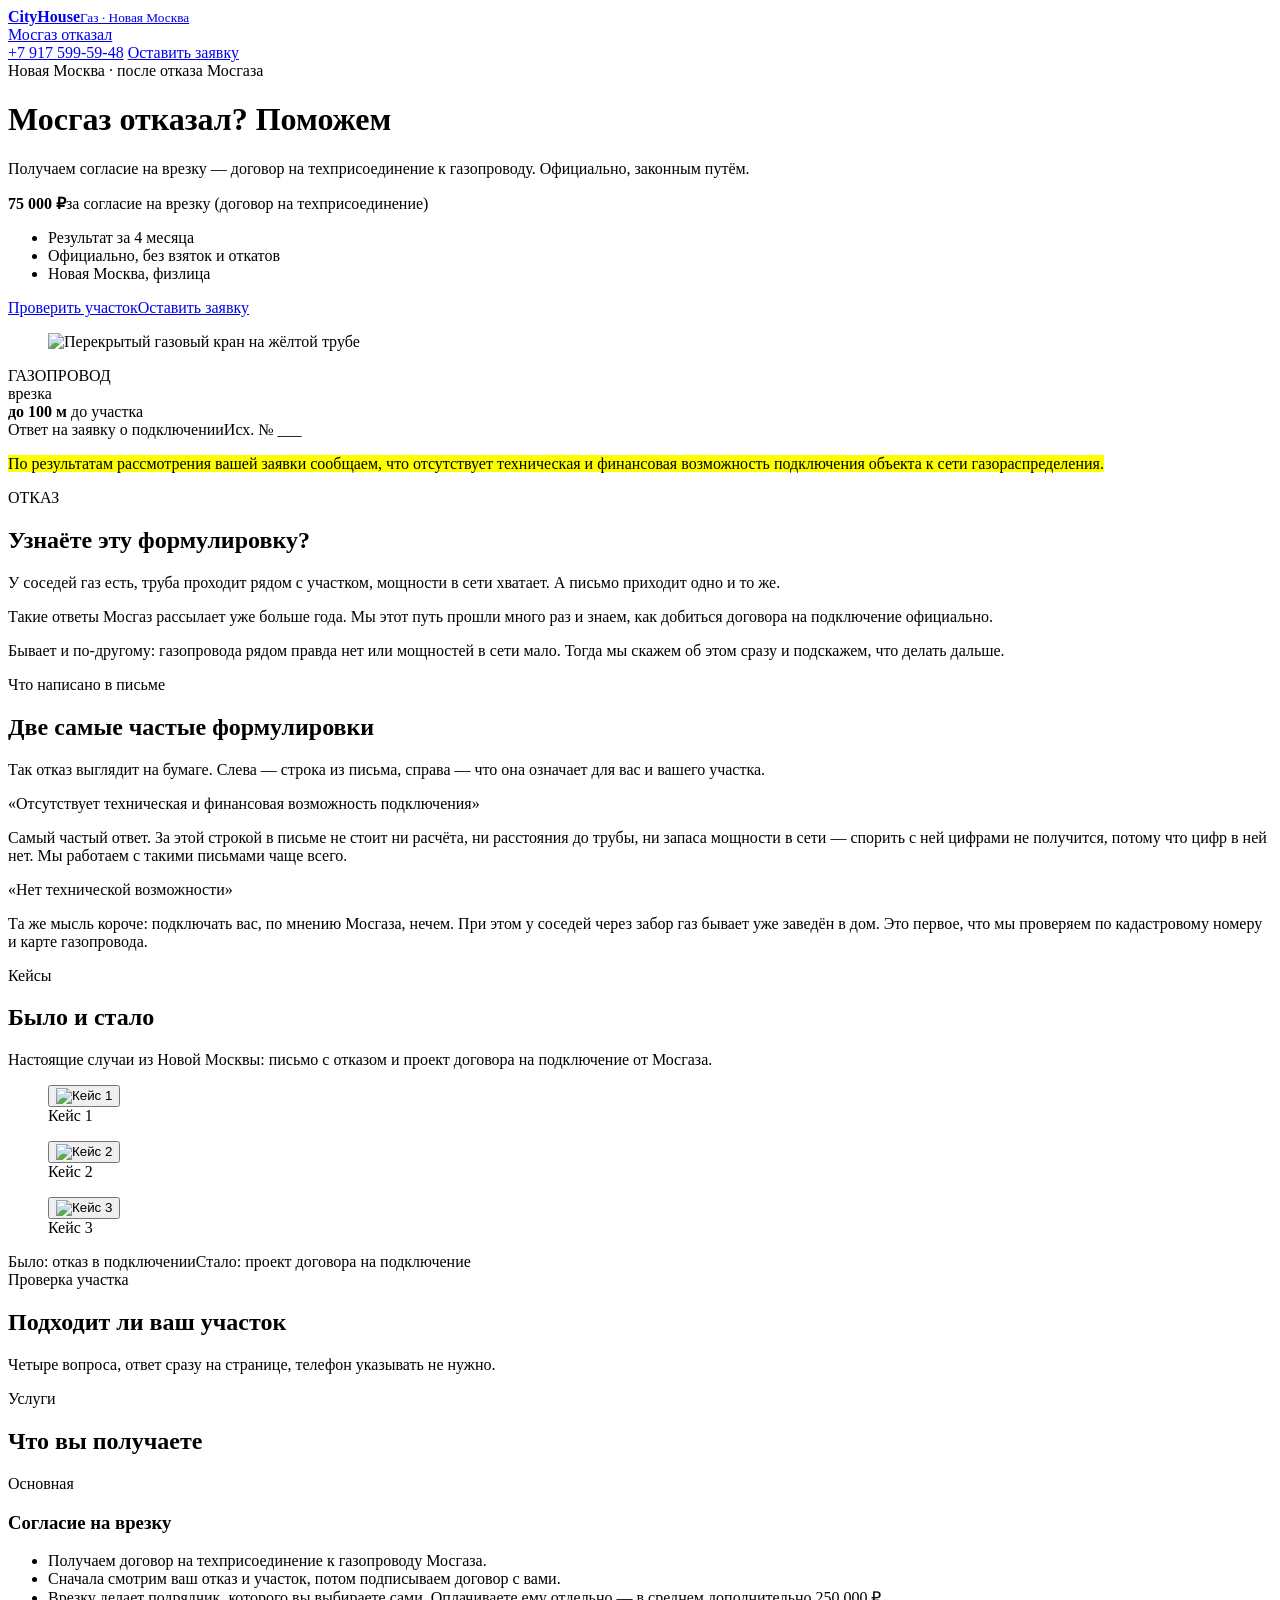
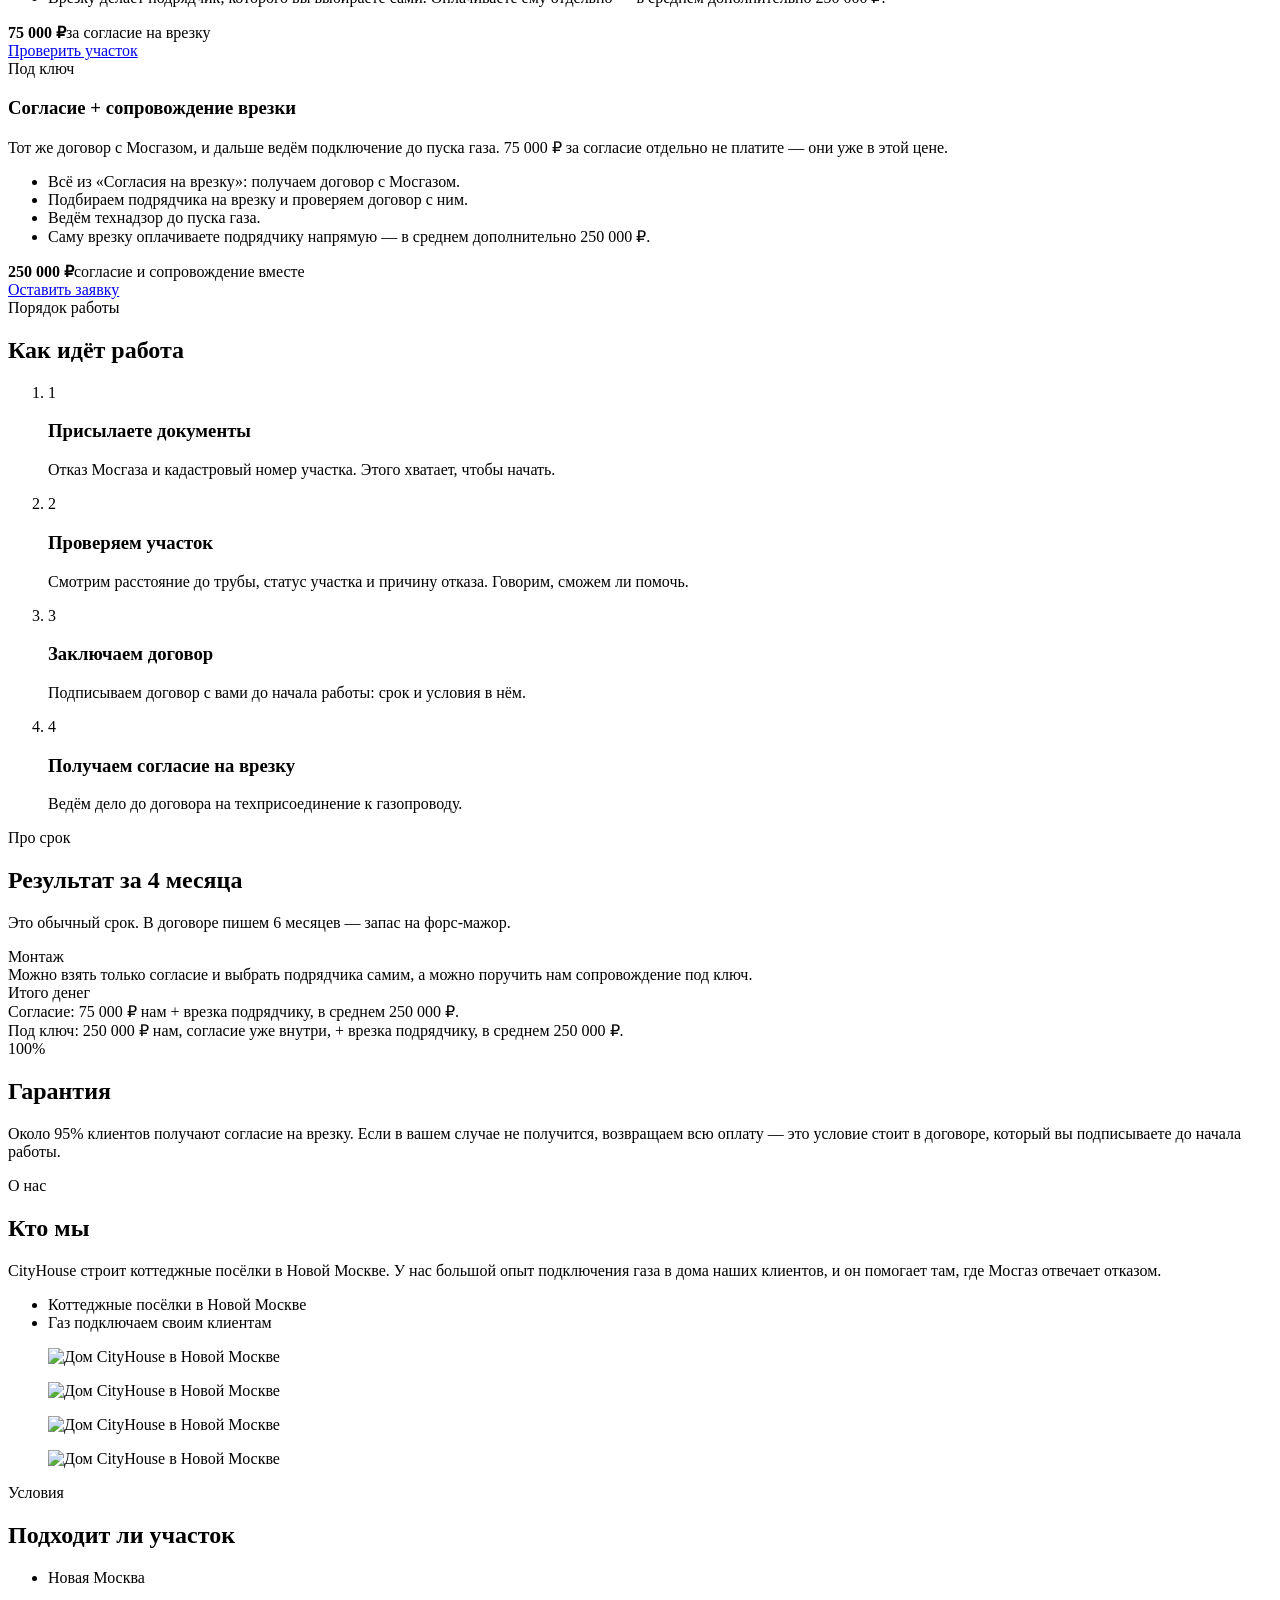
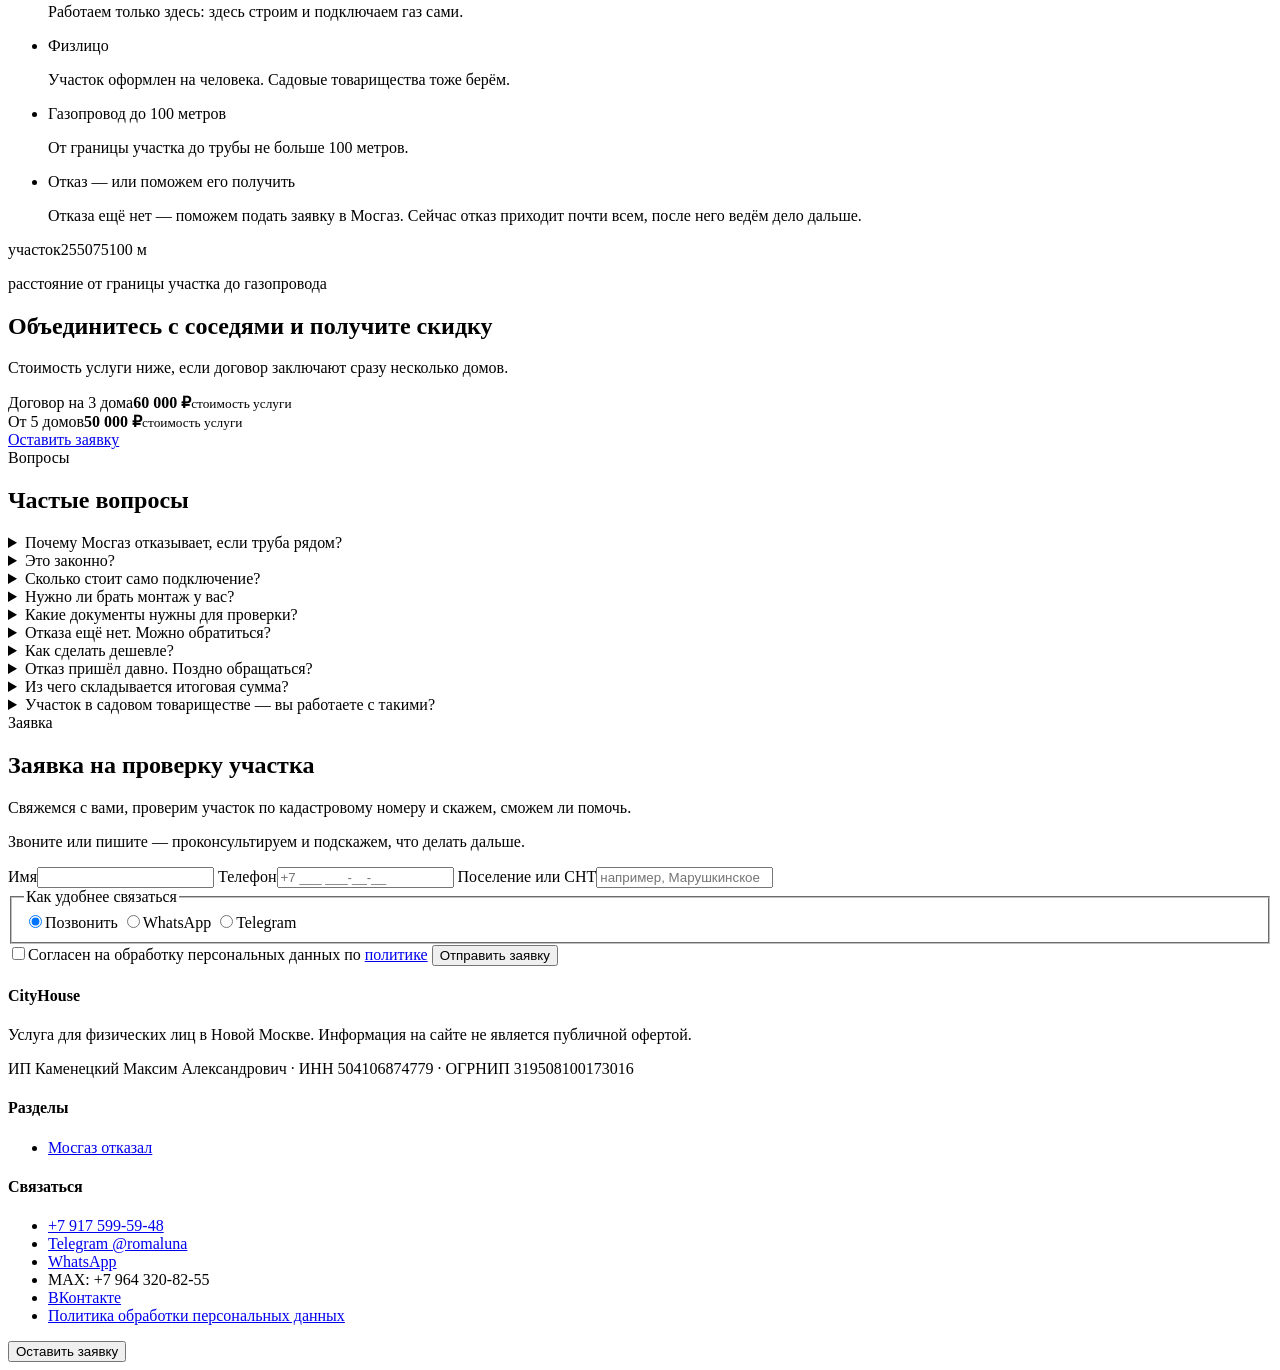
==== index.html @ 1eb1ba2c "Суммы не рвутся по строкам, итог денег в две строки" ====
<!doctype html>
<html lang="ru">
<head>
<meta charset="utf-8">
<meta name="viewport" content="width=device-width, initial-scale=1, viewport-fit=cover">
<title>Мосгаз отказал в подключении газа? Поможем получить договор | Новая Москва</title>
<meta name="description" content="Мосгаз отказал в подключении газа? Поможем получить согласие на врезку — договор на техприсоединение в Новой Москве за 75 000 ₽. Результат за 4 месяца.">
<meta name="robots" content="noindex, nofollow">
<link rel="canonical" href="https://example.ru/">
<meta property="og:type" content="website">
<meta property="og:locale" content="ru_RU">
<meta property="og:title" content="Мосгаз отказал в подключении газа? Поможем получить договор | Новая Москва">
<meta property="og:description" content="Мосгаз отказал в подключении газа? Поможем получить согласие на врезку — договор на техприсоединение в Новой Москве за 75 000 ₽. Результат за 4 месяца.">
<meta property="og:url" content="https://example.ru/">
<meta property="og:image" content="https://example.ru/img/hero.jpg">
<link rel="preconnect" href="https://fonts.googleapis.com">
<link rel="preconnect" href="https://fonts.gstatic.com" crossorigin>
<link rel="stylesheet" href="https://fonts.googleapis.com/css2?family=Unbounded:wght@500;700&family=Golos+Text:wght@400;500;600&family=IBM+Plex+Mono:wght@400;500&display=swap">
<link rel="stylesheet" href="/gaz-landing/assets/site.css">
<script type="application/ld+json">
{
 "@context": "https://schema.org",
 "@graph": [
  {
   "@type": "Organization",
   "@id": "https://example.ru/#org",
   "name": "CityHouse",
   "url": "https://example.ru/",
   "areaServed": "Новая Москва",
   "taxID": "504106874779",
   "telephone": "+7 917 599-59-48",
   "legalName": "ИП Каменецкий Максим Александрович",
   "address": "г. Москва",
   "email": "max-kamen@yandex.ru"
  },
  {
   "@type": "FAQPage",
   "mainEntity": [
    {
     "@type": "Question",
     "name": "Почему Мосгаз отказывает, если труба рядом?",
     "acceptedAnswer": {
      "@type": "Answer",
      "text": "Тариф на подключение частного дома не покрывает расходы Мосгаза на работы, поэтому на подключении физлиц они экономят — отказ приходит даже там, где газопровод рядом. Мы добиваемся договора законным путём: никаких взяток и откатов."
     }
    },
    {
     "@type": "Question",
     "name": "Это законно?",
     "acceptedAnswer": {
      "@type": "Answer",
      "text": "Да, всё официально. Мы добиваемся, чтобы заявку рассмотрели по существу и заключили договор на подключение."
     }
    },
    {
     "@type": "Question",
     "name": "Сколько стоит само подключение?",
     "acceptedAnswer": {
      "@type": "Answer",
      "text": "Саму врезку делает подрядчик, в Новой Москве в среднем 250 000 ₽. Платите ему напрямую, наша услуга в эту сумму не входит. В Подмосковье суммы начинаются от 500-600 тыс ₽."
     }
    },
    {
     "@type": "Question",
     "name": "Нужно ли брать монтаж у вас?",
     "acceptedAnswer": {
      "@type": "Answer",
      "text": "Нет. Можно взять только согласие за 75 000 ₽ и выбрать подрядчика самим. Можно под ключ за 250 000 ₽: согласие уже внутри, плюс подберём подрядчика, проверим договор с ним и проведём технадзор. Врезку в обоих случаях оплачиваете подрядчику — в среднем дополнительно 250 000 ₽."
     }
    },
    {
     "@type": "Question",
     "name": "Какие документы нужны для проверки?",
     "acceptedAnswer": {
      "@type": "Answer",
      "text": "Отказ Мосгаза и кадастровый номер участка."
     }
    },
    {
     "@type": "Question",
     "name": "Отказа ещё нет. Можно обратиться?",
     "acceptedAnswer": {
      "@type": "Answer",
      "text": "Да. Поможем подать заявку в Мосгаз — сейчас отказ приходит почти всем. После ответа ведём дело до согласия на врезку."
     }
    },
    {
     "@type": "Question",
     "name": "Как сделать дешевле?",
     "acceptedAnswer": {
      "@type": "Answer",
      "text": "Объединиться с соседями. Когда договор заключают сразу 3-5 домов, цена за дом ниже, а работу ведём одним пакетом. Условия на 3 дома и на 5 домов и больше назовём при разговоре."
     }
    },
    {
     "@type": "Question",
     "name": "Отказ пришёл давно. Поздно обращаться?",
     "acceptedAnswer": {
      "@type": "Answer",
      "text": "Присылайте письмо, посмотрим. С тех пор могли измениться и ваш участок, и сеть рядом с ним, поэтому разбираем каждый случай заново по кадастровому номеру."
     }
    },
    {
     "@type": "Question",
     "name": "Из чего складывается итоговая сумма?",
     "acceptedAnswer": {
      "@type": "Answer",
      "text": "Из платы Мосгазу по тарифу, проекта, работ на участке и нашей услуги. Точную сумму по вашему участку назовём после проверки документов."
     }
    },
    {
     "@type": "Question",
     "name": "Участок в садовом товариществе — вы работаете с такими?",
     "acceptedAnswer": {
      "@type": "Answer",
      "text": "Да, СНТ берём. Соседям в товариществе выгоднее идти одной заявкой — цена за дом ниже."
     }
    }
   ]
  },
  {
   "@type": "Service",
   "name": "Договор на подключение газа после отказа Мосгаза",
   "description": "Получаем согласие на врезку — договор на техприсоединение к газопроводу. Официально, законным путём.",
   "areaServed": "Новая Москва",
   "provider": {
    "@id": "https://example.ru/#org"
   },
   "url": "https://example.ru/",
   "offers": {
    "@type": "Offer",
    "price": 75000,
    "priceCurrency": "RUB",
    "availability": "https://schema.org/InStock",
    "url": "https://example.ru/"
   }
  }
 ]
}
</script>
</head>
<body>

<!-- ШАПКА: общая для всех страниц -->
<div class="site-head">
  <div class="wrap sh-row">
    <a class="brand" href="/gaz-landing/"><b>CityHouse</b><small>Газ · Новая Москва</small></a>
    <nav class="nav" aria-label="Разделы"><a href="/gaz-landing/" aria-current=page>Мосгаз отказал</a></nav>
    <a class="sh-phone" href="tel:+79175995948">+7 917 599-59-48</a>
    <a class="btn btn-pipe sh-cta" href="#form" data-open-lead>Оставить заявку</a>
  </div>
</div>

<header class="hero" id="top"><div class="wrap"><div class="hero-grid"><div class="hero-body"><span class="eyebrow">Новая Москва · после отказа Мосгаза</span><h1>Мосгаз отказал? Поможем</h1><p class="hero-sub">Получаем согласие на врезку — договор на техприсоединение к газопроводу. Официально, законным путём.</p><p class="hero-price"><b>75 000 ₽</b><span>за согласие на врезку (договор на техприсоединение)</span></p><ul class="chips"><li>Результат за 4 месяца</li><li>Официально, без взяток и откатов</li><li>Новая Москва, физлица</li></ul><div class="hero-cta"><a class="btn btn-pipe" href="#check">Проверить участок</a><a class="btn btn-ghost" href="#form" data-open-lead>Оставить заявку</a></div></div><figure class="hero-img"><img src="/gaz-landing/img/hero.jpg" alt="Перекрытый газовый кран на жёлтой трубе" width="1000" height="1000"></figure></div></div><div class="pipe-line" aria-hidden="true"><span class="pipe-mark">ГАЗОПРОВОД</span><div class="pipe-main"></div><div class="pipe-tap"></div><span class="pipe-label">врезка<br><b>до 100 м</b> до участка</span></div></header>

<!-- refusal -->
<section id="refusal"><div class="wrap"><div class="refusal-grid"><div class="letter" role="img" aria-label="Фрагмент письма с отказом"><div class="letter-head"><span>Ответ на заявку о подключении</span><span>Исх. № ___</span></div><p><mark>По результатам рассмотрения вашей заявки сообщаем, что отсутствует техническая и финансовая возможность подключения объекта к сети газораспределения.</mark></p><span class="stamp">ОТКАЗ</span></div><div class="refusal-text"><h2>Узнаёте эту формулировку?</h2><p>У соседей газ есть, труба проходит рядом с участком, мощности в сети хватает. А письмо приходит одно и то же.</p><p>Такие ответы Мосгаз рассылает уже больше года. Мы этот путь прошли много раз и знаем, как добиться договора на подключение официально.</p><p>Бывает и по-другому: газопровода рядом правда нет или мощностей в сети мало. Тогда мы скажем об этом сразу и подскажем, что делать дальше.</p></div></div></div></section>

<!-- quotes -->
<section id="quotes"><div class="wrap"><div class="sec-head"><span class="eyebrow">Что написано в письме</span><h2>Две самые частые формулировки</h2><p class="lead">Так отказ выглядит на бумаге. Слева — строка из письма, справа — что она означает для вас и вашего участка.</p></div><div class="quotes"><div class="quote"><q>Отсутствует техническая и финансовая возможность подключения</q><p>Самый частый ответ. За этой строкой в письме не стоит ни расчёта, ни расстояния до трубы, ни запаса мощности в сети — спорить с ней цифрами не получится, потому что цифр в ней нет. Мы работаем с такими письмами чаще всего.</p></div><div class="quote"><q>Нет технической возможности</q><p>Та же мысль короче: подключать вас, по мнению Мосгаза, нечем. При этом у соседей через забор газ бывает уже заведён в дом. Это первое, что мы проверяем по кадастровому номеру и карте газопровода.</p></div></div></div></section>

<!-- cases -->
<section id="cases" class="tint"><div class="wrap"><div class="sec-head"><span class="eyebrow">Кейсы</span><h2>Было и стало</h2><p class="lead">Настоящие случаи из Новой Москвы: письмо с отказом и проект договора на подключение от Мосгаза.</p></div><div class="cases"><figure class="case"><button type="button" class="case-open" data-src="/gaz-landing/img/case1.jpg" aria-label="Открыть крупно: Кейс 1"><img src="/gaz-landing/img/case1.jpg" alt="Кейс 1" loading="lazy" width="1000" height="1000"></button><figcaption>Кейс 1</figcaption></figure><figure class="case"><button type="button" class="case-open" data-src="/gaz-landing/img/case2.jpg" aria-label="Открыть крупно: Кейс 2"><img src="/gaz-landing/img/case2.jpg" alt="Кейс 2" loading="lazy" width="1000" height="1000"></button><figcaption>Кейс 2</figcaption></figure><figure class="case"><button type="button" class="case-open" data-src="/gaz-landing/img/case3.jpg" aria-label="Открыть крупно: Кейс 3"><img src="/gaz-landing/img/case3.jpg" alt="Кейс 3" loading="lazy" width="1000" height="1000"></button><figcaption>Кейс 3</figcaption></figure></div><div class="legend"><span class="w">Было: отказ в подключении</span><span class="n">Стало: проект договора на подключение</span></div></div></section>

<!-- quiz -->
<section id="check"><div class="wrap"><div class="sec-head"><span class="eyebrow">Проверка участка</span><h2>Подходит ли ваш участок</h2><p class="lead">Четыре вопроса, ответ сразу на странице, телефон указывать не нужно.</p></div><div class="quiz" id="quiz" aria-live="polite"></div><script type="application/json" id="quiz-data">{"q": [{"q": "Участок в Новой Москве?", "yes": "Да", "no": "Нет"}, {"q": "Участок оформлен на физическое лицо?", "yes": "Да, на человека", "no": "Нет, на компанию"}, {"q": "Газопровод ближе 100 метров от границы участка?", "yes": "Да, ближе", "no": "Нет, дальше", "unsure": "Не знаю"}, {"q": "Отказ Мосгаза у вас на руках?", "yes": "Да, есть", "no": "Пока нет"}], "ok": ["Ваш случай подходит", "Участок проходит по всем условиям. Оставьте заявку: посмотрим ваш отказ, назовём стоимость и подпишем договор."], "maybe": ["Уточним расстояние", "Остальные условия выполнены. Расстояние до газопровода посмотрим сами по кадастровому номеру и скажем, сможем ли помочь."], "no": ["Похоже, это не наш случай", "По ответам видно, что здесь мы вряд ли будем полезны. Напишите нам всё равно — подскажем, что делать дальше. И если данные по участку изменятся, посмотрим ещё раз."], "reasons": {"geo": "Мы работаем только в Новой Москве.", "legal": "Работаем с участками, которые оформлены на человека.", "distance": "До газопровода больше 100 метров — это уже другая задача, её мы не ведём."}, "noref": "Отказа ещё нет — это тоже наш случай: сейчас отказ приходит почти всем. Поможем подать заявку в Мосгаз, а после ответа доведём до согласия на врезку.", "noref_title": "Поможем подать заявку"}</script></div></section>

<!-- cards -->
<section id="offer" class="tint"><div class="wrap"><div class="sec-head"><span class="eyebrow">Услуги</span><h2>Что вы получаете</h2></div><div class="cards offer-grid n2"><article class="offer-card offer-main"><span class="tag">Основная</span><h3>Согласие на врезку</h3><ul><li>Получаем договор на техприсоединение к газопроводу Мосгаза.</li><li>Сначала смотрим ваш отказ и участок, потом подписываем договор с вами.</li><li>Врезку делает подрядчик, которого вы выбираете сами. Оплачиваете ему отдельно — в среднем дополнительно 250 000 ₽.</li></ul><div class="price-row"><b>75 000 ₽</b><span>за согласие на врезку</span></div><a class="btn btn-pipe" href="#check">Проверить участок</a></article><article class="offer-card"><span class="tag">Под ключ</span><h3>Согласие + сопровождение врезки</h3><p>Тот же договор с Мосгазом, и дальше ведём подключение до пуска газа. 75 000 ₽ за согласие отдельно не платите — они уже в этой цене.</p><ul><li>Всё из «Согласия на врезку»: получаем договор с Мосгазом.</li><li>Подбираем подрядчика на врезку и проверяем договор с ним.</li><li>Ведём технадзор до пуска газа.</li><li>Саму врезку оплачиваете подрядчику напрямую — в среднем дополнительно 250 000 ₽.</li></ul><div class="price-row"><b>250 000 ₽</b><span>согласие и сопровождение вместе</span></div><a class="btn btn-ghost" href="#form" data-open-lead>Оставить заявку</a></article></div></div></section>

<!-- steps -->
<section id="steps"><div class="wrap"><div class="sec-head"><span class="eyebrow">Порядок работы</span><h2>Как идёт работа</h2></div><ol class="steps"><li class="step"><span class="step-n">1</span><div><h3>Присылаете документы</h3><p>Отказ Мосгаза и кадастровый номер участка. Этого хватает, чтобы начать.</p></div></li><li class="step"><span class="step-n">2</span><div><h3>Проверяем участок</h3><p>Смотрим расстояние до трубы, статус участка и причину отказа. Говорим, сможем ли помочь.</p></div></li><li class="step"><span class="step-n">3</span><div><h3>Заключаем договор</h3><p>Подписываем договор с вами до начала работы: срок и условия в нём.</p></div></li><li class="step"><span class="step-n">4</span><div><h3>Получаем согласие на врезку</h3><p>Ведём дело до договора на техприсоединение к газопроводу.</p></div></li></ol></div></section>

<!-- term -->
<section id="term" class="tint"><div class="wrap"><div class="sec-head"><span class="eyebrow">Про срок</span><h2>Результат за 4 месяца</h2><p class="lead">Это обычный срок. В договоре пишем 6 месяцев — запас на форс-мажор.</p></div><div class="cmp"><div class="cmp-row"><div class="cmp-label">Монтаж</div><div class="cmp-us">Можно взять только согласие и выбрать подрядчика самим, а можно поручить нам сопровождение под ключ.</div></div><div class="cmp-row"><div class="cmp-label">Итого денег</div><div class="cmp-us">Согласие: 75 000 ₽ нам + врезка подрядчику, в среднем 250 000 ₽.<br>Под ключ: 250 000 ₽ нам, согласие уже внутри, + врезка подрядчику, в среднем 250 000 ₽.</div></div></div></div></section>

<!-- guarantee -->
<section class="guarantee" id="guarantee"><div class="g-band"><div class="wrap g-inner"><span class="g-big">100%</span><h2>Гарантия</h2><p>Около 95% клиентов получают согласие на врезку. Если в вашем случае не получится, возвращаем всю оплату — это условие стоит в договоре, который вы подписываете до начала работы.</p></div></div></section>

<!-- about -->
<section id="about"><div class="wrap"><div class="sec-head"><span class="eyebrow">О нас</span><h2>Кто мы</h2></div><div class="about-grid"><div class="prose"><p>CityHouse строит коттеджные посёлки в Новой Москве. У нас большой опыт подключения газа в дома наших клиентов, и он помогает там, где Мосгаз отвечает отказом.</p></div><ul class="facts"><li>Коттеджные посёлки в Новой Москве</li><li>Газ подключаем своим клиентам</li></ul></div><div class="about-photos"><figure><img src="/gaz-landing/img/dom1.jpg" alt="Дом CityHouse в Новой Москве" loading="lazy"></figure><figure><img src="/gaz-landing/img/dom2.jpg" alt="Дом CityHouse в Новой Москве" loading="lazy"></figure><figure><img src="/gaz-landing/img/dom3.jpg" alt="Дом CityHouse в Новой Москве" loading="lazy"></figure><figure><img src="/gaz-landing/img/dom4.jpg" alt="Дом CityHouse в Новой Москве" loading="lazy"></figure></div></div></section>

<!-- limits -->
<section id="limits" class="tint"><div class="wrap"><div class="sec-head"><span class="eyebrow">Условия</span><h2>Подходит ли участок</h2></div><ul class="limits"><li class="limit"><span class="limit-k">Новая Москва</span><p>Работаем только здесь: здесь строим и подключаем газ сами.</p></li><li class="limit"><span class="limit-k">Физлицо</span><p>Участок оформлен на человека. Садовые товарищества тоже берём.</p></li><li class="limit"><span class="limit-k">Газопровод до 100 метров</span><p>От границы участка до трубы не больше 100 метров.</p></li><li class="limit"><span class="limit-k">Отказ — или поможем его получить</span><p>Отказа ещё нет — поможем подать заявку в Мосгаз. Сейчас отказ приходит почти всем, после него ведём дело дальше.</p></li></ul><div class="scale" aria-hidden="true"><div class="scale-bar"></div><div class="scale-ticks"><span>участок</span><span>25</span><span>50</span><span>75</span><span>100 м</span></div><p class="scale-cap">расстояние от границы участка до газопровода</p></div></div></section>

<!-- neighbors -->
<section class="nb-sec" id="neighbors"><div class="wrap"><div class="nb"><div class="nb-head"><div class="houses" aria-hidden="true"><i></i><i></i><i></i><i></i><i></i></div><h2>Объединитесь с соседями и получите скидку</h2><p class="lead">Стоимость услуги ниже, если договор заключают сразу несколько домов.</p></div><div class="tiers"><div class="tier"><span>Договор на 3 дома</span><b>60 000 ₽</b><small>стоимость услуги</small></div><div class="tier"><span>От 5 домов</span><b>50 000 ₽</b><small>стоимость услуги</small></div></div><a class="btn btn-pipe" href="#form" data-open-lead>Оставить заявку</a></div></div></section>

<!-- faq -->
<section id="faq"><div class="wrap"><div class="sec-head"><span class="eyebrow">Вопросы</span><h2>Частые вопросы</h2></div><div class="faq"><details class="faq-item"><summary>Почему Мосгаз отказывает, если труба рядом?</summary><p>Тариф на подключение частного дома не покрывает расходы Мосгаза на работы, поэтому на подключении физлиц они экономят — отказ приходит даже там, где газопровод рядом. Мы добиваемся договора законным путём: никаких взяток и откатов.</p></details><details class="faq-item"><summary>Это законно?</summary><p>Да, всё официально. Мы добиваемся, чтобы заявку рассмотрели по существу и заключили договор на подключение.</p></details><details class="faq-item"><summary>Сколько стоит само подключение?</summary><p>Саму врезку делает подрядчик, в Новой Москве в среднем 250 000 ₽. Платите ему напрямую, наша услуга в эту сумму не входит. В Подмосковье суммы начинаются от 500-600 тыс ₽.</p></details><details class="faq-item"><summary>Нужно ли брать монтаж у вас?</summary><p>Нет. Можно взять только согласие за 75 000 ₽ и выбрать подрядчика самим. Можно под ключ за 250 000 ₽: согласие уже внутри, плюс подберём подрядчика, проверим договор с ним и проведём технадзор. Врезку в обоих случаях оплачиваете подрядчику — в среднем дополнительно 250 000 ₽.</p></details><details class="faq-item"><summary>Какие документы нужны для проверки?</summary><p>Отказ Мосгаза и кадастровый номер участка.</p></details><details class="faq-item"><summary>Отказа ещё нет. Можно обратиться?</summary><p>Да. Поможем подать заявку в Мосгаз — сейчас отказ приходит почти всем. После ответа ведём дело до согласия на врезку.</p></details><details class="faq-item"><summary>Как сделать дешевле?</summary><p>Объединиться с соседями. Когда договор заключают сразу 3-5 домов, цена за дом ниже, а работу ведём одним пакетом. Условия на 3 дома и на 5 домов и больше назовём при разговоре.</p></details><details class="faq-item"><summary>Отказ пришёл давно. Поздно обращаться?</summary><p>Присылайте письмо, посмотрим. С тех пор могли измениться и ваш участок, и сеть рядом с ним, поэтому разбираем каждый случай заново по кадастровому номеру.</p></details><details class="faq-item"><summary>Из чего складывается итоговая сумма?</summary><p>Из платы Мосгазу по тарифу, проекта, работ на участке и нашей услуги. Точную сумму по вашему участку назовём после проверки документов.</p></details><details class="faq-item"><summary>Участок в садовом товариществе — вы работаете с такими?</summary><p>Да, СНТ берём. Соседям в товариществе выгоднее идти одной заявкой — цена за дом ниже.</p></details></div></div></section>

<!-- form -->
<section class="tint" id="form">
  <div class="wrap form-grid">
    <div class="sec-head" style="margin:0"><span class="eyebrow">Заявка</span><h2>Заявка на проверку участка</h2><p class="lead">Свяжемся с вами, проверим участок по кадастровому номеру и скажем, сможем ли помочь.</p><p class="consult">Звоните или пишите — проконсультируем и подскажем, что делать дальше.</p></div>
    <div>
      <form id="lead" novalidate data-endpoint="" data-ym="" data-goal="lead">
        <input type="hidden" name="page" value="/gaz-landing/"><input type="hidden" name="src" value=""><input type="hidden" name="quiz" value="">
        <label class="f" for="f-name">Имя<input id="f-name" name="name" type="text" autocomplete="given-name" required></label>
        <label class="f" for="f-phone">Телефон<input id="f-phone" name="phone" type="tel" inputmode="tel" autocomplete="tel" placeholder="+7 ___ ___-__-__" required></label>
        <label class="f" for="f-place">Поселение или СНТ<input id="f-place" name="place" type="text" placeholder="например, Марушкинское"></label>
        <fieldset><legend>Как удобнее связаться</legend>
          <div class="seg">
            <label><input type="radio" name="via" id="f-via-call" value="Позвонить" checked><span>Позвонить</span></label>
            <label><input type="radio" name="via" id="f-via-wa" value="WhatsApp"><span>WhatsApp</span></label>
            <label><input type="radio" name="via" id="f-via-tg" value="Telegram"><span>Telegram</span></label>
          </div>
        </fieldset>
        <label class="f" for="f-tg" id="f-tg-wrap" hidden>Ник в Telegram<input id="f-tg" name="telegram" type="text" autocomplete="off" placeholder="@username"></label>
        <p class="q-badge" id="q-badge" hidden></p>
        <label class="consent" for="f-ok"><input id="f-ok" type="checkbox" required>Согласен на обработку персональных данных по&nbsp;<a href="/gaz-landing/politika/">политике</a></label>
        <button class="btn btn-pipe" type="submit">Отправить заявку</button>
        <p id="f-err" class="consent" hidden style="color:var(--was)">Укажите имя, телефон, отметьте согласие и, если выбрали Telegram, ник — чтобы мы могли связаться.</p>
      </form>
      <div class="form-done" id="f-done" hidden><h3>Заявка принята</h3><p>Напишем или позвоним и попросим отказ Мосгаза и кадастровый номер участка, если вы их ещё не приложили.</p></div>
    </div>
  </div>
</section>

<!-- ПОДВАЛ: общий для всех страниц. Ссылки на сайт Макса здесь нет — только в блоках страниц (7в). -->
<footer class="site-foot">
  <div class="wrap sf-grid">
    <div>
      <h4>CityHouse</h4>
      <p>Услуга для физических лиц в Новой Москве. Информация на сайте не является публичной офертой.</p>
      <p>ИП Каменецкий Максим Александрович · ИНН 504106874779 · ОГРНИП 319508100173016</p>
    </div>
    <div><h4>Разделы</h4><ul><li><a href="/gaz-landing/">Мосгаз отказал</a></li></ul></div>
    <div><h4>Связаться</h4><ul>
      <li><a href="tel:+79175995948">+7 917 599-59-48</a></li>
      <li><a href="https://t.me/romaluna">Telegram @romaluna</a></li>
      <li><a href="https://wa.me/79643208255">WhatsApp</a></li><li>MAX: +7 964 320-82-55</li><li><a href="https://vk.ru/roma.luno">ВКонтакте</a></li>
      <li><a href="/gaz-landing/politika/">Политика обработки персональных данных</a></li>
    </ul></div>
  </div>
</footer>
<div class="sticky" id="sticky"><button type="button" class="btn btn-pipe" data-open-lead>Оставить заявку</button></div>

<!-- Окно заявки -->
<dialog class="lead-modal" id="lead-modal" aria-labelledby="lm-title">
  <button type="button" class="lm-close" aria-label="Закрыть" data-close-lead>×</button>
  <div class="lm-head"><h3 id="lm-title">Пришлите отказ Мосгаза — ответим, можно ли получить согласие на врезку</h3><p>Свяжемся с вами, проверим участок по кадастровому номеру и скажем, сможем ли помочь.</p></div>
  <form id="lead2" novalidate data-endpoint="" data-ym="" data-goal="lead">
    <input type="hidden" name="page" value="/gaz-landing/"><input type="hidden" name="src" value=""><input type="hidden" name="quiz" value="">
    <label class="f" for="m-name">Имя<input id="m-name" name="name" type="text" autocomplete="given-name" required></label>
    <label class="f" for="m-phone">Телефон<input id="m-phone" name="phone" type="tel" inputmode="tel" autocomplete="tel" placeholder="+7 ___ ___-__-__" required></label>
    <fieldset><legend>Как удобнее связаться</legend>
      <div class="seg">
        <label><input type="radio" name="via" id="m-via-call" value="Позвонить" checked><span>Позвонить</span></label>
        <label><input type="radio" name="via" id="m-via-wa" value="WhatsApp"><span>WhatsApp</span></label>
        <label><input type="radio" name="via" id="m-via-tg" value="Telegram"><span>Telegram</span></label>
      </div>
    </fieldset>
    <label class="f" for="m-tg" id="m-tg-wrap" hidden>Ник в Telegram<input id="m-tg" name="telegram" type="text" autocomplete="off" placeholder="@username"></label>
    <label class="consent" for="m-ok"><input id="m-ok" type="checkbox" required>Согласен на обработку персональных данных по&nbsp;<a href="/gaz-landing/politika/">политике</a></label>
    <button class="btn btn-pipe" type="submit">Отправить заявку</button>
    <p id="m-err" class="consent" hidden style="color:var(--was)">Укажите имя, телефон, отметьте согласие и, если выбрали Telegram, ник — чтобы мы могли связаться.</p>
  </form>
  <div class="form-done" id="m-done" hidden><h3>Заявка принята</h3><p>Напишем или позвоним и попросим отказ Мосгаза и кадастровый номер участка, если вы их ещё не приложили.</p></div>
</dialog>

<dialog class="zoom" id="zoom"><form method="dialog"><button aria-label="Закрыть">×</button></form><img id="zoom-img" alt=""></dialog>
<script src="/gaz-landing/assets/site.js" defer></script>
</body>
</html>
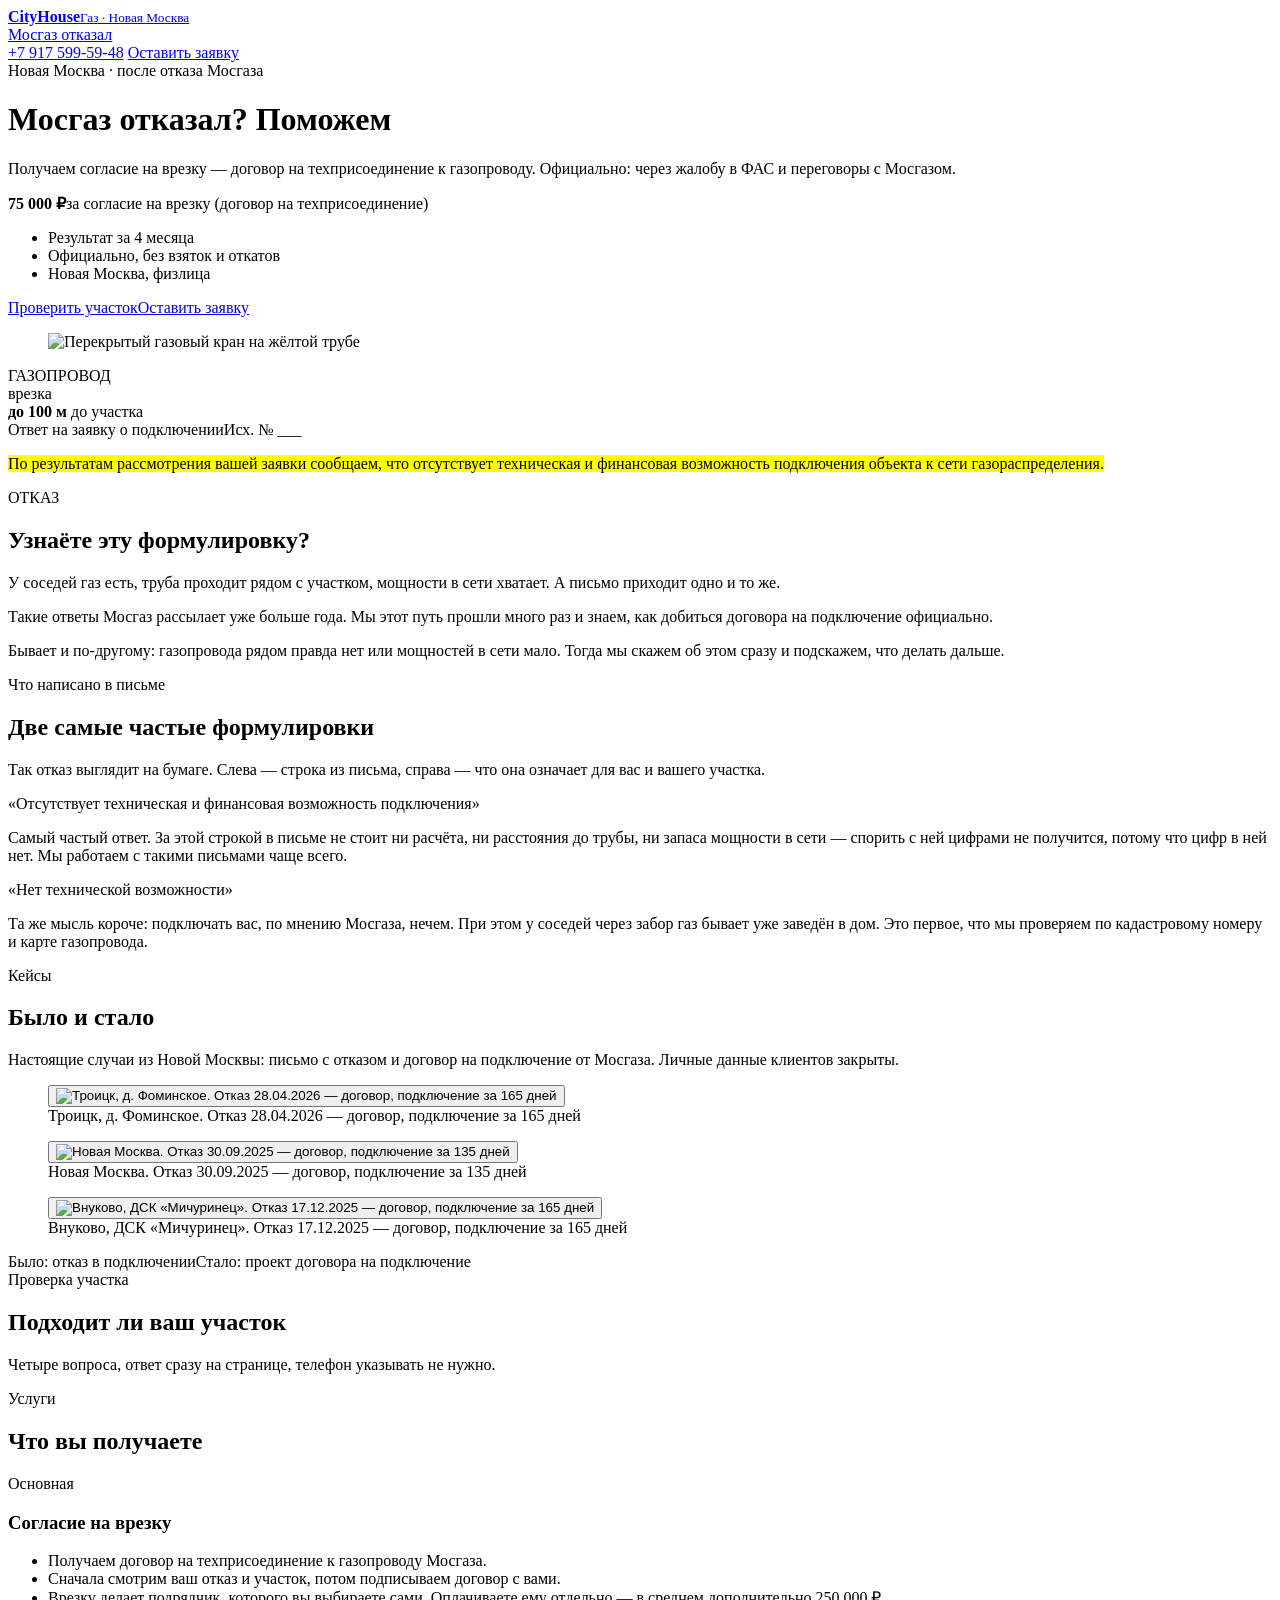
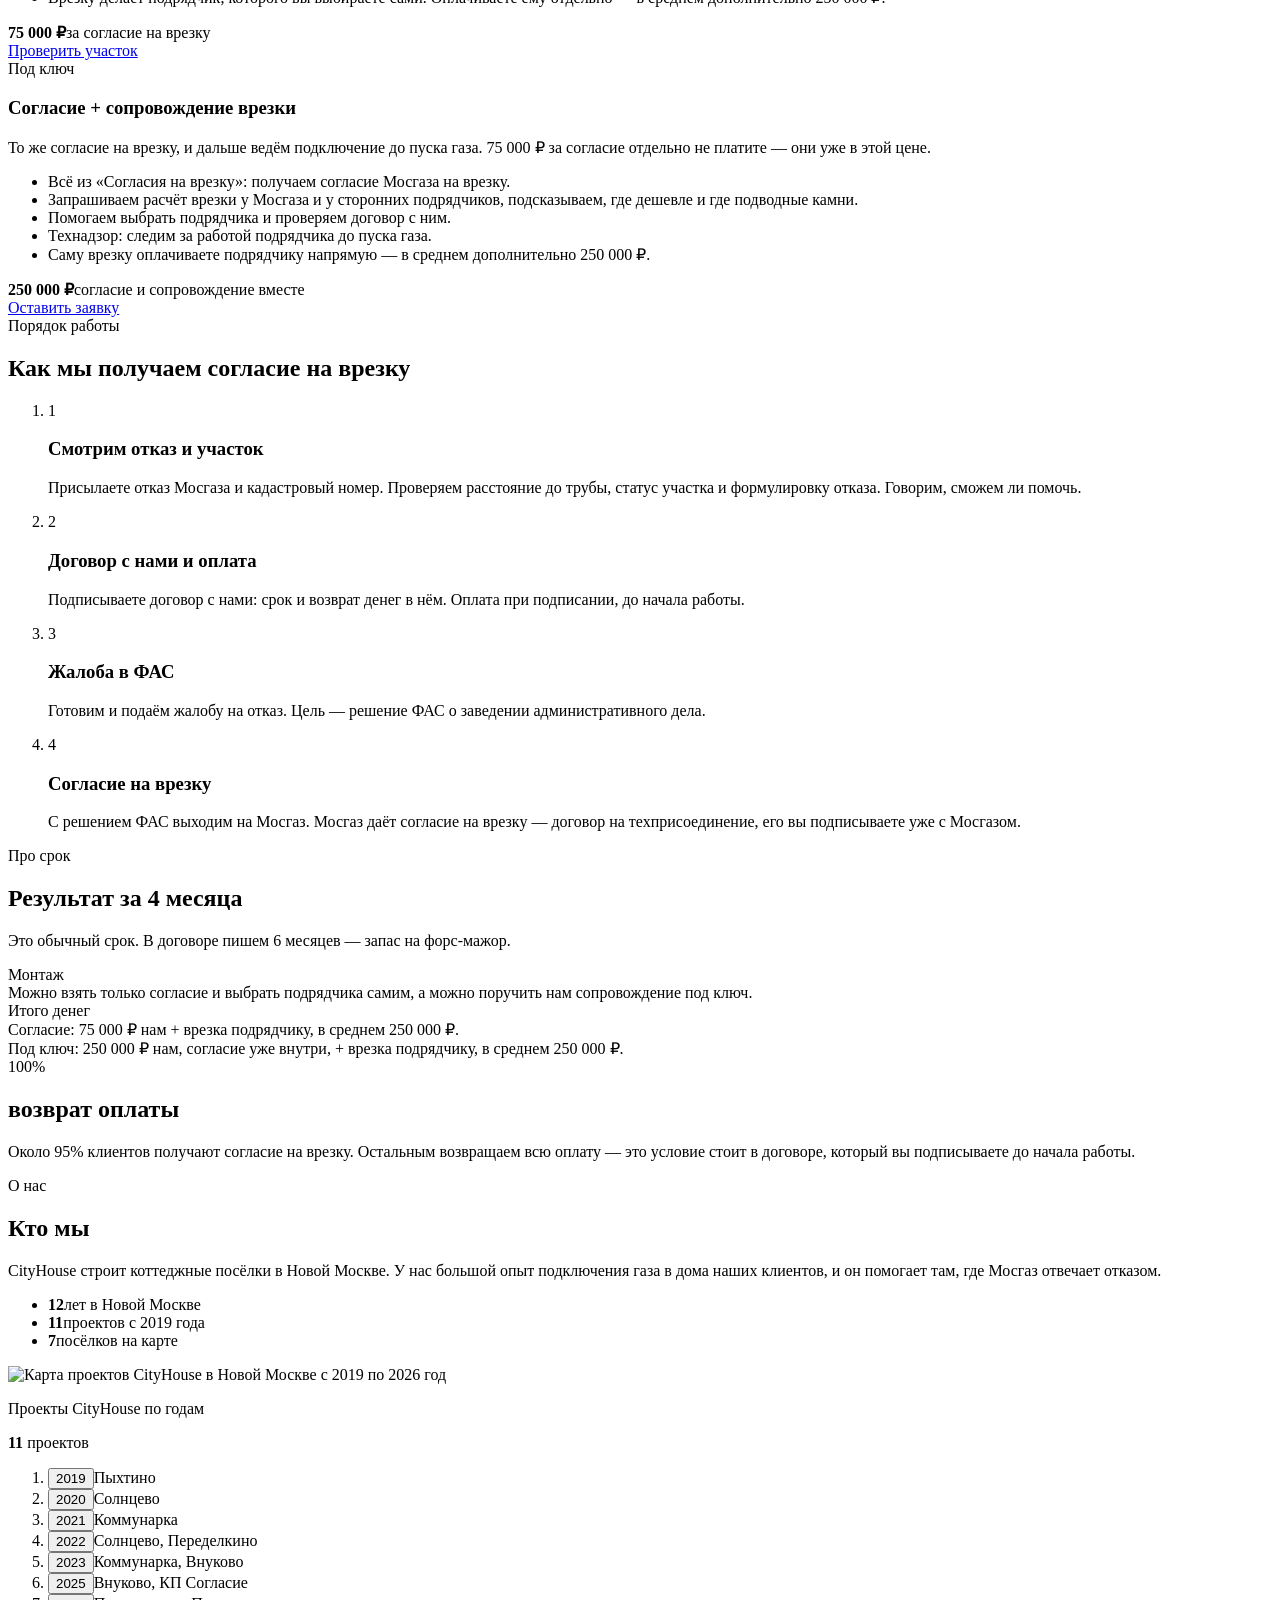
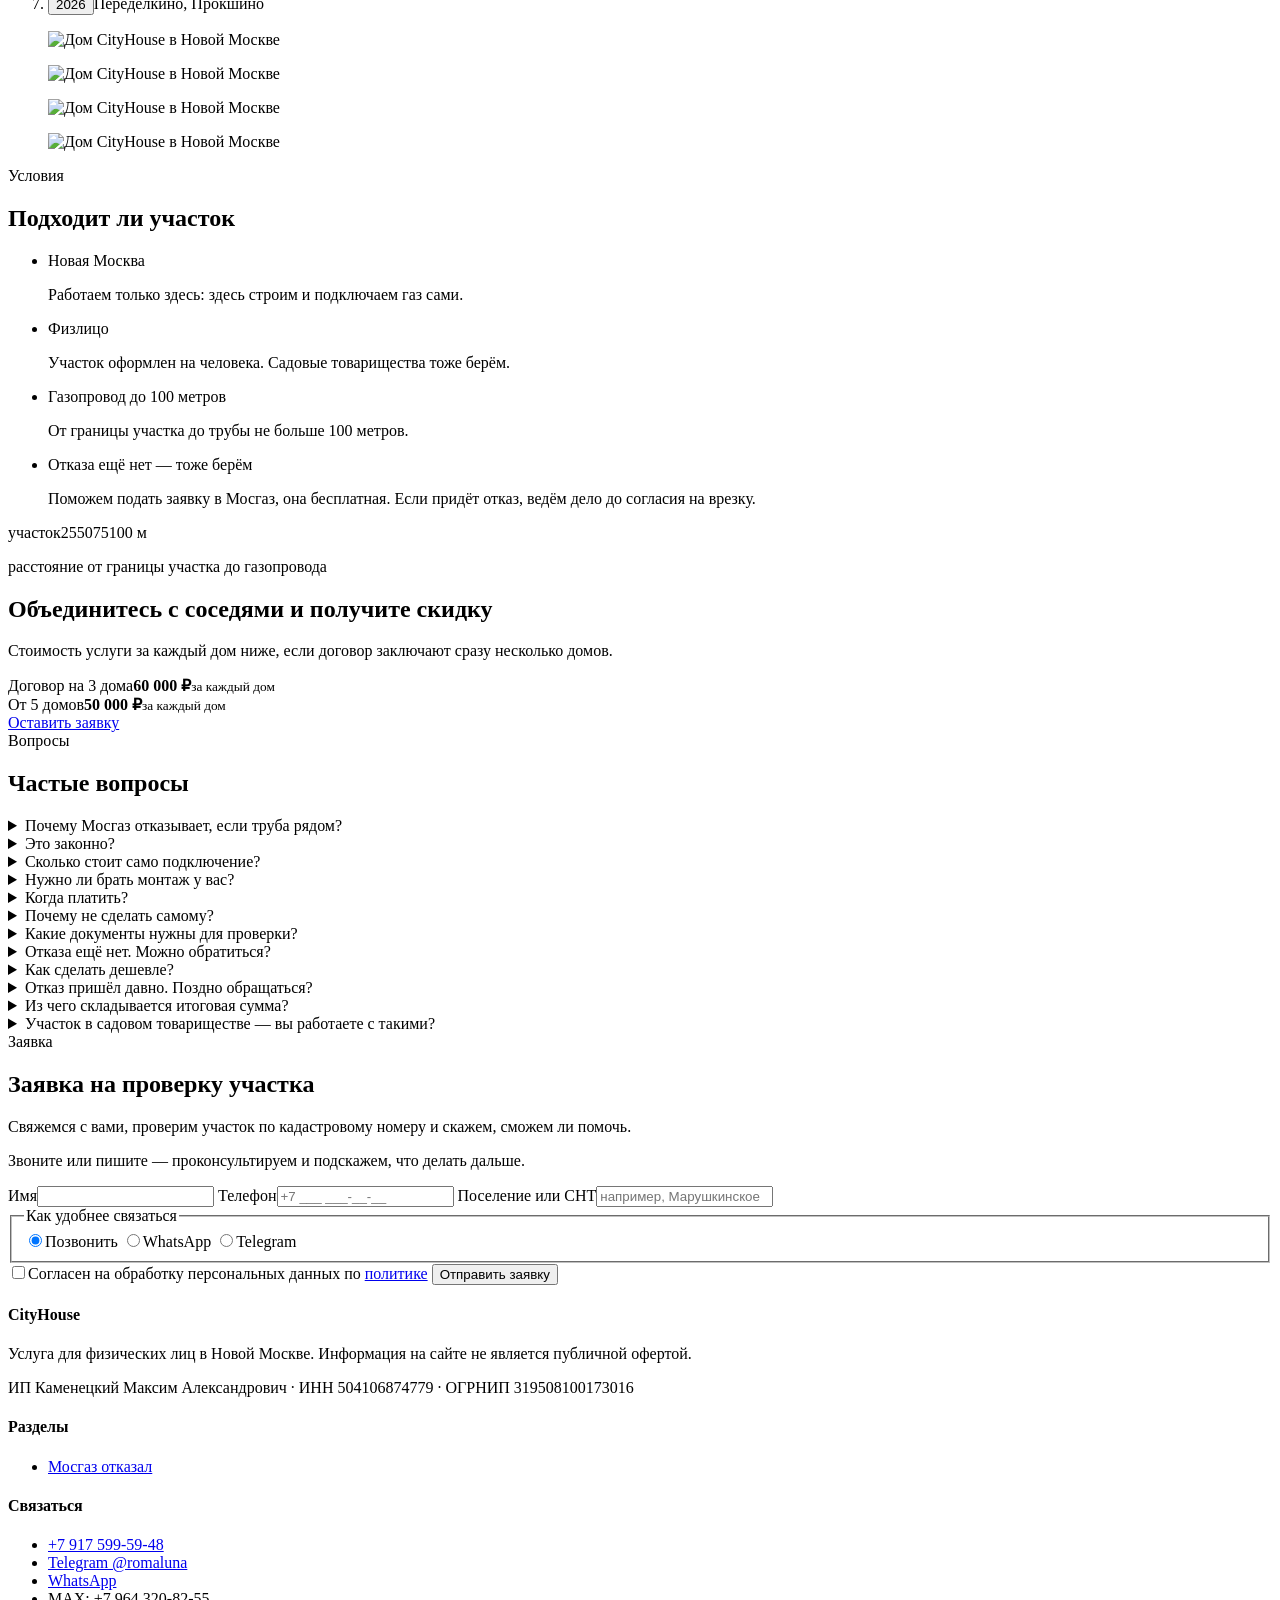
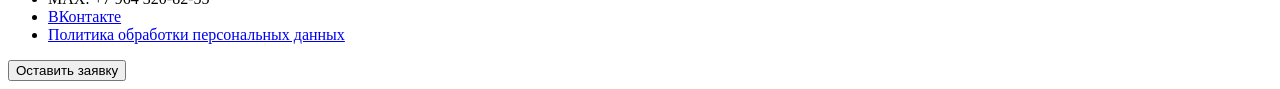
==== commit 5d40dbc2: "SEO-страницы: правки 07.10, нормы 1547 для СНТ" ====
--- a/index.html
+++ b/index.html
@@ -6,26 +6,30 @@
 <title>Мосгаз отказал в подключении газа? Поможем получить договор | Новая Москва</title>
 <meta name="description" content="Мосгаз отказал в подключении газа? Поможем получить согласие на врезку — договор на техприсоединение в Новой Москве за 75 000 ₽. Результат за 4 месяца.">
 <meta name="robots" content="noindex, nofollow">
-<link rel="canonical" href="https://example.ru/">
+<link rel="canonical" href="https://gaz-otkaz.ru/">
 <meta property="og:type" content="website">
 <meta property="og:locale" content="ru_RU">
 <meta property="og:title" content="Мосгаз отказал в подключении газа? Поможем получить договор | Новая Москва">
 <meta property="og:description" content="Мосгаз отказал в подключении газа? Поможем получить согласие на врезку — договор на техприсоединение в Новой Москве за 75 000 ₽. Результат за 4 месяца.">
-<meta property="og:url" content="https://example.ru/">
-<meta property="og:image" content="https://example.ru/img/hero.jpg">
+<meta property="og:url" content="https://gaz-otkaz.ru/">
+<meta property="og:image" content="https://gaz-otkaz.ru/img/hero.jpg">
 <link rel="preconnect" href="https://fonts.googleapis.com">
 <link rel="preconnect" href="https://fonts.gstatic.com" crossorigin>
 <link rel="stylesheet" href="https://fonts.googleapis.com/css2?family=Unbounded:wght@500;700&family=Golos+Text:wght@400;500;600&family=IBM+Plex+Mono:wght@400;500&display=swap">
-<link rel="stylesheet" href="/gaz-landing/assets/site.css">
+<link rel="stylesheet" href="/gaz-landing/assets/site.css?v=689a3309">
+<link rel="icon" href="/gaz-landing/img/favicon.svg" type="image/svg+xml">
+<link rel="icon" href="/gaz-landing/img/favicon-120.png" sizes="120x120" type="image/png">
+<link rel="apple-touch-icon" href="/gaz-landing/img/favicon-120.png">
+<meta name="yandex-verification" content="cb1853f3357a638d">
 <script type="application/ld+json">
 {
  "@context": "https://schema.org",
  "@graph": [
   {
    "@type": "Organization",
-   "@id": "https://example.ru/#org",
+   "@id": "https://gaz-otkaz.ru/#org",
    "name": "CityHouse",
-   "url": "https://example.ru/",
+   "url": "https://gaz-otkaz.ru/",
    "areaServed": "Новая Москва",
    "taxID": "504106874779",
    "telephone": "+7 917 599-59-48",
@@ -41,7 +45,7 @@
      "name": "Почему Мосгаз отказывает, если труба рядом?",
      "acceptedAnswer": {
       "@type": "Answer",
-      "text": "Тариф на подключение частного дома не покрывает расходы Мосгаза на работы, поэтому на подключении физлиц они экономят — отказ приходит даже там, где газопровод рядом. Мы добиваемся договора законным путём: никаких взяток и откатов."
+      "text": "Тариф на подключение частного дома не покрывает расходы Мосгаза на работы, поэтому на подключении физлиц они экономят — отказ приходит даже там, где газопровод рядом. Мы добиваемся согласия на врезку законным путём: никаких взяток и откатов."
      }
     },
     {
@@ -49,7 +53,7 @@
      "name": "Это законно?",
      "acceptedAnswer": {
       "@type": "Answer",
-      "text": "Да, всё официально. Мы добиваемся, чтобы заявку рассмотрели по существу и заключили договор на подключение."
+      "text": "Да, всё официально. Отказ без расчёта обжалуем через ФАС, с решением ФАС выходим на Мосгаз — и заявку рассматривают по существу. Никаких взяток и откатов."
      }
     },
     {
@@ -57,7 +61,7 @@
      "name": "Сколько стоит само подключение?",
      "acceptedAnswer": {
       "@type": "Answer",
-      "text": "Саму врезку делает подрядчик, в Новой Москве в среднем 250 000 ₽. Платите ему напрямую, наша услуга в эту сумму не входит. В Подмосковье суммы начинаются от 500-600 тыс ₽."
+      "text": "Врезку делает Мосгаз по официальному договору или сторонний подрядчик — на ваш выбор. В Новой Москве в среднем 250 000 ₽, точную сумму считают на месте: зависит от длины трубы до дома и того, что подключаете в доме. Платите им напрямую, наша услуга в эту сумму не входит. В Подмосковье суммы начинаются от 500-600 тыс ₽."
      }
     },
     {
@@ -70,6 +74,22 @@
     },
     {
      "@type": "Question",
+     "name": "Когда платить?",
+     "acceptedAnswer": {
+      "@type": "Answer",
+      "text": "При подписании договора, до начала работы. Если согласие на врезку получить не удастся, возвращаем всю оплату — это записано в договоре."
+     }
+    },
+    {
+     "@type": "Question",
+     "name": "Почему не сделать самому?",
+     "acceptedAnswer": {
+      "@type": "Answer",
+      "text": "Можно: жалобу в ФАС подаёт любой. Но жалобу без опыта легко составить так, что дело не заведут, и время уйдёт на второй круг. Мы этот путь прошли и на своих домах, и с клиентами, тексты и порядок у нас отработаны."
+     }
+    },
+    {
+     "@type": "Question",
      "name": "Какие документы нужны для проверки?",
      "acceptedAnswer": {
       "@type": "Answer",
@@ -81,7 +101,7 @@
      "name": "Отказа ещё нет. Можно обратиться?",
      "acceptedAnswer": {
       "@type": "Answer",
-      "text": "Да. Поможем подать заявку в Мосгаз — сейчас отказ приходит почти всем. После ответа ведём дело до согласия на врезку."
+      "text": "Да. Поможем подать заявку в Мосгаз, она бесплатная. Если придёт отказ, ведём дело до согласия на врезку."
      }
     },
     {
@@ -89,7 +109,7 @@
      "name": "Как сделать дешевле?",
      "acceptedAnswer": {
       "@type": "Answer",
-      "text": "Объединиться с соседями. Когда договор заключают сразу 3-5 домов, цена за дом ниже, а работу ведём одним пакетом. Условия на 3 дома и на 5 домов и больше назовём при разговоре."
+      "text": "Объединиться с соседями. Договор на 3 дома — 60 000 ₽ за каждый дом, от 5 домов — 50 000 ₽ за дом вместо 75 000 ₽. Работу ведём одним пакетом."
      }
     },
     {
@@ -105,7 +125,7 @@
      "name": "Из чего складывается итоговая сумма?",
      "acceptedAnswer": {
       "@type": "Answer",
-      "text": "Из платы Мосгазу по тарифу, проекта, работ на участке и нашей услуги. Точную сумму по вашему участку назовём после проверки документов."
+      "text": "Из двух частей. Наша услуга: 75 000 ₽ за согласие на врезку или 250 000 ₽ под ключ. И сама врезка: её делает Мосгаз или подрядчик, в среднем 250 000 ₽, точную сумму он считает по вашему участку."
      }
     },
     {
@@ -121,18 +141,18 @@
   {
    "@type": "Service",
    "name": "Договор на подключение газа после отказа Мосгаза",
-   "description": "Получаем согласие на врезку — договор на техприсоединение к газопроводу. Официально, законным путём.",
+   "description": "Получаем согласие на врезку — договор на техприсоединение к газопроводу. Официально: через жалобу в ФАС и переговоры с Мосгазом.",
    "areaServed": "Новая Москва",
    "provider": {
-    "@id": "https://example.ru/#org"
+    "@id": "https://gaz-otkaz.ru/#org"
    },
-   "url": "https://example.ru/",
+   "url": "https://gaz-otkaz.ru/",
    "offers": {
     "@type": "Offer",
     "price": 75000,
     "priceCurrency": "RUB",
     "availability": "https://schema.org/InStock",
-    "url": "https://example.ru/"
+    "url": "https://gaz-otkaz.ru/"
    }
   }
  ]
@@ -151,7 +171,7 @@
   </div>
 </div>
 
-<header class="hero" id="top"><div class="wrap"><div class="hero-grid"><div class="hero-body"><span class="eyebrow">Новая Москва · после отказа Мосгаза</span><h1>Мосгаз отказал? Поможем</h1><p class="hero-sub">Получаем согласие на врезку — договор на техприсоединение к газопроводу. Официально, законным путём.</p><p class="hero-price"><b>75 000 ₽</b><span>за согласие на врезку (договор на техприсоединение)</span></p><ul class="chips"><li>Результат за 4 месяца</li><li>Официально, без взяток и откатов</li><li>Новая Москва, физлица</li></ul><div class="hero-cta"><a class="btn btn-pipe" href="#check">Проверить участок</a><a class="btn btn-ghost" href="#form" data-open-lead>Оставить заявку</a></div></div><figure class="hero-img"><img src="/gaz-landing/img/hero.jpg" alt="Перекрытый газовый кран на жёлтой трубе" width="1000" height="1000"></figure></div></div><div class="pipe-line" aria-hidden="true"><span class="pipe-mark">ГАЗОПРОВОД</span><div class="pipe-main"></div><div class="pipe-tap"></div><span class="pipe-label">врезка<br><b>до 100 м</b> до участка</span></div></header>
+<header class="hero" id="top"><div class="wrap"><div class="hero-grid"><div class="hero-body"><span class="eyebrow">Новая Москва · после отказа Мосгаза</span><h1>Мосгаз отказал? Поможем</h1><p class="hero-sub">Получаем согласие на врезку — договор на техприсоединение к газопроводу. Официально: через жалобу в ФАС и переговоры с Мосгазом.</p><p class="hero-price"><b>75 000 ₽</b><span>за согласие на врезку (договор на техприсоединение)</span></p><ul class="chips"><li>Результат за 4 месяца</li><li>Официально, без взяток и откатов</li><li>Новая Москва, физлица</li></ul><div class="hero-cta"><a class="btn btn-pipe" href="#check">Проверить участок</a><a class="btn btn-ghost" href="#form" data-open-lead>Оставить заявку</a></div></div><figure class="hero-img"><img src="/gaz-landing/img/hero.jpg" alt="Перекрытый газовый кран на жёлтой трубе" width="1000" height="1000"></figure></div></div><div class="pipe-line" aria-hidden="true"><span class="pipe-mark">ГАЗОПРОВОД</span><div class="pipe-main"></div><div class="pipe-tap"></div><span class="pipe-label">врезка<br><b>до 100 м</b> до участка</span></div></header>
 
 <!-- refusal -->
 <section id="refusal"><div class="wrap"><div class="refusal-grid"><div class="letter" role="img" aria-label="Фрагмент письма с отказом"><div class="letter-head"><span>Ответ на заявку о подключении</span><span>Исх. № ___</span></div><p><mark>По результатам рассмотрения вашей заявки сообщаем, что отсутствует техническая и финансовая возможность подключения объекта к сети газораспределения.</mark></p><span class="stamp">ОТКАЗ</span></div><div class="refusal-text"><h2>Узнаёте эту формулировку?</h2><p>У соседей газ есть, труба проходит рядом с участком, мощности в сети хватает. А письмо приходит одно и то же.</p><p>Такие ответы Мосгаз рассылает уже больше года. Мы этот путь прошли много раз и знаем, как добиться договора на подключение официально.</p><p>Бывает и по-другому: газопровода рядом правда нет или мощностей в сети мало. Тогда мы скажем об этом сразу и подскажем, что делать дальше.</p></div></div></div></section>
@@ -160,41 +180,41 @@
 <section id="quotes"><div class="wrap"><div class="sec-head"><span class="eyebrow">Что написано в письме</span><h2>Две самые частые формулировки</h2><p class="lead">Так отказ выглядит на бумаге. Слева — строка из письма, справа — что она означает для вас и вашего участка.</p></div><div class="quotes"><div class="quote"><q>Отсутствует техническая и финансовая возможность подключения</q><p>Самый частый ответ. За этой строкой в письме не стоит ни расчёта, ни расстояния до трубы, ни запаса мощности в сети — спорить с ней цифрами не получится, потому что цифр в ней нет. Мы работаем с такими письмами чаще всего.</p></div><div class="quote"><q>Нет технической возможности</q><p>Та же мысль короче: подключать вас, по мнению Мосгаза, нечем. При этом у соседей через забор газ бывает уже заведён в дом. Это первое, что мы проверяем по кадастровому номеру и карте газопровода.</p></div></div></div></section>
 
 <!-- cases -->
-<section id="cases" class="tint"><div class="wrap"><div class="sec-head"><span class="eyebrow">Кейсы</span><h2>Было и стало</h2><p class="lead">Настоящие случаи из Новой Москвы: письмо с отказом и проект договора на подключение от Мосгаза.</p></div><div class="cases"><figure class="case"><button type="button" class="case-open" data-src="/gaz-landing/img/case1.jpg" aria-label="Открыть крупно: Кейс 1"><img src="/gaz-landing/img/case1.jpg" alt="Кейс 1" loading="lazy" width="1000" height="1000"></button><figcaption>Кейс 1</figcaption></figure><figure class="case"><button type="button" class="case-open" data-src="/gaz-landing/img/case2.jpg" aria-label="Открыть крупно: Кейс 2"><img src="/gaz-landing/img/case2.jpg" alt="Кейс 2" loading="lazy" width="1000" height="1000"></button><figcaption>Кейс 2</figcaption></figure><figure class="case"><button type="button" class="case-open" data-src="/gaz-landing/img/case3.jpg" aria-label="Открыть крупно: Кейс 3"><img src="/gaz-landing/img/case3.jpg" alt="Кейс 3" loading="lazy" width="1000" height="1000"></button><figcaption>Кейс 3</figcaption></figure></div><div class="legend"><span class="w">Было: отказ в подключении</span><span class="n">Стало: проект договора на подключение</span></div></div></section>
+<section id="cases" class="tint"><div class="wrap"><div class="sec-head"><span class="eyebrow">Кейсы</span><h2>Было и стало</h2><p class="lead">Настоящие случаи из Новой Москвы: письмо с отказом и договор на подключение от Мосгаза. Личные данные клиентов закрыты.</p></div><div class="cases"><figure class="case"><button type="button" class="case-open" data-src="/gaz-landing/img/case1.jpg" aria-label="Открыть крупно: Троицк, д. Фоминское. Отказ 28.04.2026 — договор, подключение за 165 дней"><img src="/gaz-landing/img/case1.jpg" alt="Троицк, д. Фоминское. Отказ 28.04.2026 — договор, подключение за 165 дней" loading="lazy" width="1000" height="1000"></button><figcaption>Троицк, д. Фоминское. Отказ 28.04.2026 — договор, подключение за 165 дней</figcaption></figure><figure class="case"><button type="button" class="case-open" data-src="/gaz-landing/img/case2.jpg" aria-label="Открыть крупно: Новая Москва. Отказ 30.09.2025 — договор, подключение за 135 дней"><img src="/gaz-landing/img/case2.jpg" alt="Новая Москва. Отказ 30.09.2025 — договор, подключение за 135 дней" loading="lazy" width="1000" height="1000"></button><figcaption>Новая Москва. Отказ 30.09.2025 — договор, подключение за 135 дней</figcaption></figure><figure class="case"><button type="button" class="case-open" data-src="/gaz-landing/img/case3.jpg" aria-label="Открыть крупно: Внуково, ДСК «Мичуринец». Отказ 17.12.2025 — договор, подключение за 165 дней"><img src="/gaz-landing/img/case3.jpg" alt="Внуково, ДСК «Мичуринец». Отказ 17.12.2025 — договор, подключение за 165 дней" loading="lazy" width="1000" height="1000"></button><figcaption>Внуково, ДСК «Мичуринец». Отказ 17.12.2025 — договор, подключение за 165 дней</figcaption></figure></div><div class="legend"><span class="w">Было: отказ в подключении</span><span class="n">Стало: проект договора на подключение</span></div></div></section>
 
 <!-- quiz -->
-<section id="check"><div class="wrap"><div class="sec-head"><span class="eyebrow">Проверка участка</span><h2>Подходит ли ваш участок</h2><p class="lead">Четыре вопроса, ответ сразу на странице, телефон указывать не нужно.</p></div><div class="quiz" id="quiz" aria-live="polite"></div><script type="application/json" id="quiz-data">{"q": [{"q": "Участок в Новой Москве?", "yes": "Да", "no": "Нет"}, {"q": "Участок оформлен на физическое лицо?", "yes": "Да, на человека", "no": "Нет, на компанию"}, {"q": "Газопровод ближе 100 метров от границы участка?", "yes": "Да, ближе", "no": "Нет, дальше", "unsure": "Не знаю"}, {"q": "Отказ Мосгаза у вас на руках?", "yes": "Да, есть", "no": "Пока нет"}], "ok": ["Ваш случай подходит", "Участок проходит по всем условиям. Оставьте заявку: посмотрим ваш отказ, назовём стоимость и подпишем договор."], "maybe": ["Уточним расстояние", "Остальные условия выполнены. Расстояние до газопровода посмотрим сами по кадастровому номеру и скажем, сможем ли помочь."], "no": ["Похоже, это не наш случай", "По ответам видно, что здесь мы вряд ли будем полезны. Напишите нам всё равно — подскажем, что делать дальше. И если данные по участку изменятся, посмотрим ещё раз."], "reasons": {"geo": "Мы работаем только в Новой Москве.", "legal": "Работаем с участками, которые оформлены на человека.", "distance": "До газопровода больше 100 метров — это уже другая задача, её мы не ведём."}, "noref": "Отказа ещё нет — это тоже наш случай: сейчас отказ приходит почти всем. Поможем подать заявку в Мосгаз, а после ответа доведём до согласия на врезку.", "noref_title": "Поможем подать заявку"}</script></div></section>
+<section id="check"><div class="wrap"><div class="sec-head"><span class="eyebrow">Проверка участка</span><h2>Подходит ли ваш участок</h2><p class="lead">Четыре вопроса, ответ сразу на странице, телефон указывать не нужно.</p></div><div class="quiz" id="quiz" aria-live="polite"></div><script type="application/json" id="quiz-data">{"q": [{"q": "Участок в Новой Москве?", "yes": "Да", "no": "Нет"}, {"q": "Участок оформлен на физическое лицо?", "yes": "Да, на человека", "no": "Нет, на компанию"}, {"q": "Газопровод ближе 100 метров от границы участка?", "yes": "Да, ближе", "no": "Нет, дальше", "unsure": "Не знаю"}, {"q": "Отказ Мосгаза у вас на руках?", "yes": "Да, есть", "no": "Пока нет"}], "ok": ["Ваш случай подходит", "Участок проходит по всем условиям. Оставьте заявку: посмотрим ваш отказ, назовём стоимость и подпишем договор."], "maybe": ["Уточним расстояние", "Остальные условия выполнены. Расстояние до газопровода посмотрим сами по кадастровому номеру и скажем, сможем ли помочь."], "no": ["Похоже, это не наш случай", "По ответам видно, что здесь мы вряд ли будем полезны. Напишите нам всё равно — подскажем, что делать дальше. И если данные по участку изменятся, посмотрим ещё раз."], "reasons": {"geo": "Мы работаем только в Новой Москве.", "legal": "Работаем с участками, которые оформлены на человека.", "distance": "До газопровода больше 100 метров — это уже другая задача, её мы не ведём."}, "noref": "Отказа ещё нет — это тоже наш случай. Поможем подать заявку в Мосгаз, а если придёт отказ, доведём до согласия на врезку.", "noref_title": "Поможем подать заявку"}</script></div></section>
 
 <!-- cards -->
-<section id="offer" class="tint"><div class="wrap"><div class="sec-head"><span class="eyebrow">Услуги</span><h2>Что вы получаете</h2></div><div class="cards offer-grid n2"><article class="offer-card offer-main"><span class="tag">Основная</span><h3>Согласие на врезку</h3><ul><li>Получаем договор на техприсоединение к газопроводу Мосгаза.</li><li>Сначала смотрим ваш отказ и участок, потом подписываем договор с вами.</li><li>Врезку делает подрядчик, которого вы выбираете сами. Оплачиваете ему отдельно — в среднем дополнительно 250 000 ₽.</li></ul><div class="price-row"><b>75 000 ₽</b><span>за согласие на врезку</span></div><a class="btn btn-pipe" href="#check">Проверить участок</a></article><article class="offer-card"><span class="tag">Под ключ</span><h3>Согласие + сопровождение врезки</h3><p>Тот же договор с Мосгазом, и дальше ведём подключение до пуска газа. 75 000 ₽ за согласие отдельно не платите — они уже в этой цене.</p><ul><li>Всё из «Согласия на врезку»: получаем договор с Мосгазом.</li><li>Подбираем подрядчика на врезку и проверяем договор с ним.</li><li>Ведём технадзор до пуска газа.</li><li>Саму врезку оплачиваете подрядчику напрямую — в среднем дополнительно 250 000 ₽.</li></ul><div class="price-row"><b>250 000 ₽</b><span>согласие и сопровождение вместе</span></div><a class="btn btn-ghost" href="#form" data-open-lead>Оставить заявку</a></article></div></div></section>
+<section id="offer" class="tint"><div class="wrap"><div class="sec-head"><span class="eyebrow">Услуги</span><h2>Что вы получаете</h2></div><div class="cards offer-grid n2"><article class="offer-card offer-main"><span class="tag">Основная</span><h3>Согласие на врезку</h3><ul><li>Получаем договор на техприсоединение к газопроводу Мосгаза.</li><li>Сначала смотрим ваш отказ и участок, потом подписываем договор с вами.</li><li>Врезку делает подрядчик, которого вы выбираете сами. Оплачиваете ему отдельно — в среднем дополнительно 250 000 ₽.</li></ul><div class="price-row"><b>75 000 ₽</b><span>за согласие на врезку</span></div><a class="btn btn-pipe" href="#check">Проверить участок</a></article><article class="offer-card"><span class="tag">Под ключ</span><h3>Согласие + сопровождение врезки</h3><p>То же согласие на врезку, и дальше ведём подключение до пуска газа. 75 000 ₽ за согласие отдельно не платите — они уже в этой цене.</p><ul><li>Всё из «Согласия на врезку»: получаем согласие Мосгаза на врезку.</li><li>Запрашиваем расчёт врезки у Мосгаза и у сторонних подрядчиков, подсказываем, где дешевле и где подводные камни.</li><li>Помогаем выбрать подрядчика и проверяем договор с ним.</li><li>Технадзор: следим за работой подрядчика до пуска газа.</li><li>Саму врезку оплачиваете подрядчику напрямую — в среднем дополнительно 250 000 ₽.</li></ul><div class="price-row"><b>250 000 ₽</b><span>согласие и сопровождение вместе</span></div><a class="btn btn-ghost" href="#form" data-open-lead>Оставить заявку</a></article></div></div></section>
 
 <!-- steps -->
-<section id="steps"><div class="wrap"><div class="sec-head"><span class="eyebrow">Порядок работы</span><h2>Как идёт работа</h2></div><ol class="steps"><li class="step"><span class="step-n">1</span><div><h3>Присылаете документы</h3><p>Отказ Мосгаза и кадастровый номер участка. Этого хватает, чтобы начать.</p></div></li><li class="step"><span class="step-n">2</span><div><h3>Проверяем участок</h3><p>Смотрим расстояние до трубы, статус участка и причину отказа. Говорим, сможем ли помочь.</p></div></li><li class="step"><span class="step-n">3</span><div><h3>Заключаем договор</h3><p>Подписываем договор с вами до начала работы: срок и условия в нём.</p></div></li><li class="step"><span class="step-n">4</span><div><h3>Получаем согласие на врезку</h3><p>Ведём дело до договора на техприсоединение к газопроводу.</p></div></li></ol></div></section>
+<section id="steps"><div class="wrap"><div class="sec-head"><span class="eyebrow">Порядок работы</span><h2>Как мы получаем согласие на врезку</h2></div><ol class="steps"><li class="step"><span class="step-n">1</span><div><h3>Смотрим отказ и участок</h3><p>Присылаете отказ Мосгаза и кадастровый номер. Проверяем расстояние до трубы, статус участка и формулировку отказа. Говорим, сможем ли помочь.</p></div></li><li class="step"><span class="step-n">2</span><div><h3>Договор с нами и оплата</h3><p>Подписываете договор с нами: срок и возврат денег в нём. Оплата при подписании, до начала работы.</p></div></li><li class="step"><span class="step-n">3</span><div><h3>Жалоба в ФАС</h3><p>Готовим и подаём жалобу на отказ. Цель — решение ФАС о заведении административного дела.</p></div></li><li class="step"><span class="step-n">4</span><div><h3>Согласие на врезку</h3><p>С решением ФАС выходим на Мосгаз. Мосгаз даёт согласие на врезку — договор на техприсоединение, его вы подписываете уже с Мосгазом.</p></div></li></ol></div></section>
 
 <!-- term -->
 <section id="term" class="tint"><div class="wrap"><div class="sec-head"><span class="eyebrow">Про срок</span><h2>Результат за 4 месяца</h2><p class="lead">Это обычный срок. В договоре пишем 6 месяцев — запас на форс-мажор.</p></div><div class="cmp"><div class="cmp-row"><div class="cmp-label">Монтаж</div><div class="cmp-us">Можно взять только согласие и выбрать подрядчика самим, а можно поручить нам сопровождение под ключ.</div></div><div class="cmp-row"><div class="cmp-label">Итого денег</div><div class="cmp-us">Согласие: 75 000 ₽ нам + врезка подрядчику, в среднем 250 000 ₽.<br>Под ключ: 250 000 ₽ нам, согласие уже внутри, + врезка подрядчику, в среднем 250 000 ₽.</div></div></div></div></section>
 
 <!-- guarantee -->
-<section class="guarantee" id="guarantee"><div class="g-band"><div class="wrap g-inner"><span class="g-big">100%</span><h2>Гарантия</h2><p>Около 95% клиентов получают согласие на врезку. Если в вашем случае не получится, возвращаем всю оплату — это условие стоит в договоре, который вы подписываете до начала работы.</p></div></div></section>
+<section class="guarantee" id="guarantee"><div class="g-band"><div class="wrap g-inner"><span class="g-big">100%</span><h2>возврат оплаты</h2><p>Около 95% клиентов получают согласие на врезку. Остальным возвращаем всю оплату — это условие стоит в договоре, который вы подписываете до начала работы.</p></div></div></section>
 
 <!-- about -->
-<section id="about"><div class="wrap"><div class="sec-head"><span class="eyebrow">О нас</span><h2>Кто мы</h2></div><div class="about-grid"><div class="prose"><p>CityHouse строит коттеджные посёлки в Новой Москве. У нас большой опыт подключения газа в дома наших клиентов, и он помогает там, где Мосгаз отвечает отказом.</p></div><ul class="facts"><li>Коттеджные посёлки в Новой Москве</li><li>Газ подключаем своим клиентам</li></ul></div><div class="about-photos"><figure><img src="/gaz-landing/img/dom1.jpg" alt="Дом CityHouse в Новой Москве" loading="lazy"></figure><figure><img src="/gaz-landing/img/dom2.jpg" alt="Дом CityHouse в Новой Москве" loading="lazy"></figure><figure><img src="/gaz-landing/img/dom3.jpg" alt="Дом CityHouse в Новой Москве" loading="lazy"></figure><figure><img src="/gaz-landing/img/dom4.jpg" alt="Дом CityHouse в Новой Москве" loading="lazy"></figure></div></div></section>
+<section id="about"><div class="wrap"><div class="sec-head"><span class="eyebrow">О нас</span><h2>Кто мы</h2></div><div class="about-grid"><div class="prose"><p>CityHouse строит коттеджные посёлки в Новой Москве. У нас большой опыт подключения газа в дома наших клиентов, и он помогает там, где Мосгаз отвечает отказом.</p></div><ul class="stats"><li><b class="stat-n" data-n="12">12</b><span>лет в Новой Москве</span></li><li><b class="stat-n" data-n="11">11</b><span>проектов с 2019 года</span></li><li><b class="stat-n" data-n="7">7</b><span>посёлков на карте</span></li></ul></div><div class="map" data-map><div class="map-frame"><div class="map-img"><img src="/gaz-landing/img/karta.jpg" alt="Карта проектов CityHouse в Новой Москве с 2019 по 2026 год" loading="lazy" width="1400" height="1310"><span class="map-pt" style="left:15.6%;top:36.3%" data-year="2019" title="Пыхтино 2019"></span><span class="map-pt" style="left:49.6%;top:22.6%" data-year="2020" title="Солнцево 2020"></span><span class="map-pt" style="left:72.7%;top:72.8%" data-year="2021" title="Коммунарка 2021"></span><span class="map-pt" style="left:50.3%;top:27.0%" data-year="2022" title="Солнцево 2022"></span><span class="map-pt" style="left:22.9%;top:22.6%" data-year="2022" title="Переделкино 2022"></span><span class="map-pt" style="left:74.2%;top:77.3%" data-year="2023" title="Коммунарка 2023"></span><span class="map-pt" style="left:3.6%;top:40.8%" data-year="2023" title="Внуково 2023"></span><span class="map-pt" style="left:3.6%;top:40.8%" data-year="2025" title="Внуково 2025"></span><span class="map-pt" style="left:47.1%;top:86.5%" data-year="2025" title="КП Согласие 2025"></span><span class="map-pt" style="left:22.9%;top:22.6%" data-year="2026" title="Переделкино 2026"></span><span class="map-pt" style="left:47.1%;top:63.1%" data-year="2026" title="Прокшино 2026"></span></div></div><div class="map-side"><p class="eyebrow">Проекты CityHouse по годам</p><p class="map-count"><b data-map-count>11</b> проектов</p><ol class="map-years"><li><button type="button" data-year="2019">2019</button><span>Пыхтино</span></li><li><button type="button" data-year="2020">2020</button><span>Солнцево</span></li><li><button type="button" data-year="2021">2021</button><span>Коммунарка</span></li><li><button type="button" data-year="2022">2022</button><span>Солнцево, Переделкино</span></li><li><button type="button" data-year="2023">2023</button><span>Коммунарка, Внуково</span></li><li><button type="button" data-year="2025">2025</button><span>Внуково, КП Согласие</span></li><li><button type="button" data-year="2026">2026</button><span>Переделкино, Прокшино</span></li></ol></div></div><div class="about-photos"><figure><img src="/gaz-landing/img/dom1.jpg" alt="Дом CityHouse в Новой Москве" loading="lazy"></figure><figure><img src="/gaz-landing/img/dom2.jpg" alt="Дом CityHouse в Новой Москве" loading="lazy"></figure><figure><img src="/gaz-landing/img/dom3.jpg" alt="Дом CityHouse в Новой Москве" loading="lazy"></figure><figure><img src="/gaz-landing/img/dom4.jpg" alt="Дом CityHouse в Новой Москве" loading="lazy"></figure></div></div></section>
 
 <!-- limits -->
-<section id="limits" class="tint"><div class="wrap"><div class="sec-head"><span class="eyebrow">Условия</span><h2>Подходит ли участок</h2></div><ul class="limits"><li class="limit"><span class="limit-k">Новая Москва</span><p>Работаем только здесь: здесь строим и подключаем газ сами.</p></li><li class="limit"><span class="limit-k">Физлицо</span><p>Участок оформлен на человека. Садовые товарищества тоже берём.</p></li><li class="limit"><span class="limit-k">Газопровод до 100 метров</span><p>От границы участка до трубы не больше 100 метров.</p></li><li class="limit"><span class="limit-k">Отказ — или поможем его получить</span><p>Отказа ещё нет — поможем подать заявку в Мосгаз. Сейчас отказ приходит почти всем, после него ведём дело дальше.</p></li></ul><div class="scale" aria-hidden="true"><div class="scale-bar"></div><div class="scale-ticks"><span>участок</span><span>25</span><span>50</span><span>75</span><span>100 м</span></div><p class="scale-cap">расстояние от границы участка до газопровода</p></div></div></section>
+<section id="limits" class="tint"><div class="wrap"><div class="sec-head"><span class="eyebrow">Условия</span><h2>Подходит ли участок</h2></div><ul class="limits"><li class="limit"><span class="limit-k">Новая Москва</span><p>Работаем только здесь: здесь строим и подключаем газ сами.</p></li><li class="limit"><span class="limit-k">Физлицо</span><p>Участок оформлен на человека. Садовые товарищества тоже берём.</p></li><li class="limit"><span class="limit-k">Газопровод до 100 метров</span><p>От границы участка до трубы не больше 100 метров.</p></li><li class="limit"><span class="limit-k">Отказа ещё нет — тоже берём</span><p>Поможем подать заявку в Мосгаз, она бесплатная. Если придёт отказ, ведём дело до согласия на врезку.</p></li></ul><div class="scale" aria-hidden="true"><div class="scale-bar"></div><div class="scale-ticks"><span>участок</span><span>25</span><span>50</span><span>75</span><span>100 м</span></div><p class="scale-cap">расстояние от границы участка до газопровода</p></div></div></section>
 
 <!-- neighbors -->
-<section class="nb-sec" id="neighbors"><div class="wrap"><div class="nb"><div class="nb-head"><div class="houses" aria-hidden="true"><i></i><i></i><i></i><i></i><i></i></div><h2>Объединитесь с соседями и получите скидку</h2><p class="lead">Стоимость услуги ниже, если договор заключают сразу несколько домов.</p></div><div class="tiers"><div class="tier"><span>Договор на 3 дома</span><b>60 000 ₽</b><small>стоимость услуги</small></div><div class="tier"><span>От 5 домов</span><b>50 000 ₽</b><small>стоимость услуги</small></div></div><a class="btn btn-pipe" href="#form" data-open-lead>Оставить заявку</a></div></div></section>
+<section class="nb-sec" id="neighbors"><div class="wrap"><div class="nb"><div class="nb-head"><div class="houses" aria-hidden="true"><i></i><i></i><i></i><i></i><i></i></div><h2>Объединитесь с соседями и получите скидку</h2><p class="lead">Стоимость услуги за каждый дом ниже, если договор заключают сразу несколько домов.</p></div><div class="tiers"><div class="tier"><span>Договор на 3 дома</span><b>60 000 ₽</b><small>за каждый дом</small></div><div class="tier"><span>От 5 домов</span><b>50 000 ₽</b><small>за каждый дом</small></div></div><a class="btn btn-pipe" href="#form" data-open-lead>Оставить заявку</a></div></div></section>
 
 <!-- faq -->
-<section id="faq"><div class="wrap"><div class="sec-head"><span class="eyebrow">Вопросы</span><h2>Частые вопросы</h2></div><div class="faq"><details class="faq-item"><summary>Почему Мосгаз отказывает, если труба рядом?</summary><p>Тариф на подключение частного дома не покрывает расходы Мосгаза на работы, поэтому на подключении физлиц они экономят — отказ приходит даже там, где газопровод рядом. Мы добиваемся договора законным путём: никаких взяток и откатов.</p></details><details class="faq-item"><summary>Это законно?</summary><p>Да, всё официально. Мы добиваемся, чтобы заявку рассмотрели по существу и заключили договор на подключение.</p></details><details class="faq-item"><summary>Сколько стоит само подключение?</summary><p>Саму врезку делает подрядчик, в Новой Москве в среднем 250 000 ₽. Платите ему напрямую, наша услуга в эту сумму не входит. В Подмосковье суммы начинаются от 500-600 тыс ₽.</p></details><details class="faq-item"><summary>Нужно ли брать монтаж у вас?</summary><p>Нет. Можно взять только согласие за 75 000 ₽ и выбрать подрядчика самим. Можно под ключ за 250 000 ₽: согласие уже внутри, плюс подберём подрядчика, проверим договор с ним и проведём технадзор. Врезку в обоих случаях оплачиваете подрядчику — в среднем дополнительно 250 000 ₽.</p></details><details class="faq-item"><summary>Какие документы нужны для проверки?</summary><p>Отказ Мосгаза и кадастровый номер участка.</p></details><details class="faq-item"><summary>Отказа ещё нет. Можно обратиться?</summary><p>Да. Поможем подать заявку в Мосгаз — сейчас отказ приходит почти всем. После ответа ведём дело до согласия на врезку.</p></details><details class="faq-item"><summary>Как сделать дешевле?</summary><p>Объединиться с соседями. Когда договор заключают сразу 3-5 домов, цена за дом ниже, а работу ведём одним пакетом. Условия на 3 дома и на 5 домов и больше назовём при разговоре.</p></details><details class="faq-item"><summary>Отказ пришёл давно. Поздно обращаться?</summary><p>Присылайте письмо, посмотрим. С тех пор могли измениться и ваш участок, и сеть рядом с ним, поэтому разбираем каждый случай заново по кадастровому номеру.</p></details><details class="faq-item"><summary>Из чего складывается итоговая сумма?</summary><p>Из платы Мосгазу по тарифу, проекта, работ на участке и нашей услуги. Точную сумму по вашему участку назовём после проверки документов.</p></details><details class="faq-item"><summary>Участок в садовом товариществе — вы работаете с такими?</summary><p>Да, СНТ берём. Соседям в товариществе выгоднее идти одной заявкой — цена за дом ниже.</p></details></div></div></section>
+<section id="faq"><div class="wrap"><div class="sec-head"><span class="eyebrow">Вопросы</span><h2>Частые вопросы</h2></div><div class="faq"><details class="faq-item"><summary>Почему Мосгаз отказывает, если труба рядом?</summary><p>Тариф на подключение частного дома не покрывает расходы Мосгаза на работы, поэтому на подключении физлиц они экономят — отказ приходит даже там, где газопровод рядом. Мы добиваемся согласия на врезку законным путём: никаких взяток и откатов.</p></details><details class="faq-item"><summary>Это законно?</summary><p>Да, всё официально. Отказ без расчёта обжалуем через ФАС, с решением ФАС выходим на Мосгаз — и заявку рассматривают по существу. Никаких взяток и откатов.</p></details><details class="faq-item"><summary>Сколько стоит само подключение?</summary><p>Врезку делает Мосгаз по официальному договору или сторонний подрядчик — на ваш выбор. В Новой Москве в среднем 250 000 ₽, точную сумму считают на месте: зависит от длины трубы до дома и того, что подключаете в доме. Платите им напрямую, наша услуга в эту сумму не входит. В Подмосковье суммы начинаются от 500-600 тыс ₽.</p></details><details class="faq-item"><summary>Нужно ли брать монтаж у вас?</summary><p>Нет. Можно взять только согласие за 75 000 ₽ и выбрать подрядчика самим. Можно под ключ за 250 000 ₽: согласие уже внутри, плюс подберём подрядчика, проверим договор с ним и проведём технадзор. Врезку в обоих случаях оплачиваете подрядчику — в среднем дополнительно 250 000 ₽.</p></details><details class="faq-item"><summary>Когда платить?</summary><p>При подписании договора, до начала работы. Если согласие на врезку получить не удастся, возвращаем всю оплату — это записано в договоре.</p></details><details class="faq-item"><summary>Почему не сделать самому?</summary><p>Можно: жалобу в ФАС подаёт любой. Но жалобу без опыта легко составить так, что дело не заведут, и время уйдёт на второй круг. Мы этот путь прошли и на своих домах, и с клиентами, тексты и порядок у нас отработаны.</p></details><details class="faq-item"><summary>Какие документы нужны для проверки?</summary><p>Отказ Мосгаза и кадастровый номер участка.</p></details><details class="faq-item"><summary>Отказа ещё нет. Можно обратиться?</summary><p>Да. Поможем подать заявку в Мосгаз, она бесплатная. Если придёт отказ, ведём дело до согласия на врезку.</p></details><details class="faq-item"><summary>Как сделать дешевле?</summary><p>Объединиться с соседями. Договор на 3 дома — 60 000 ₽ за каждый дом, от 5 домов — 50 000 ₽ за дом вместо 75 000 ₽. Работу ведём одним пакетом.</p></details><details class="faq-item"><summary>Отказ пришёл давно. Поздно обращаться?</summary><p>Присылайте письмо, посмотрим. С тех пор могли измениться и ваш участок, и сеть рядом с ним, поэтому разбираем каждый случай заново по кадастровому номеру.</p></details><details class="faq-item"><summary>Из чего складывается итоговая сумма?</summary><p>Из двух частей. Наша услуга: 75 000 ₽ за согласие на врезку или 250 000 ₽ под ключ. И сама врезка: её делает Мосгаз или подрядчик, в среднем 250 000 ₽, точную сумму он считает по вашему участку.</p></details><details class="faq-item"><summary>Участок в садовом товариществе — вы работаете с такими?</summary><p>Да, СНТ берём. Соседям в товариществе выгоднее идти одной заявкой — цена за дом ниже.</p></details></div></div></section>
 
 <!-- form -->
 <section class="tint" id="form">
   <div class="wrap form-grid">
     <div class="sec-head" style="margin:0"><span class="eyebrow">Заявка</span><h2>Заявка на проверку участка</h2><p class="lead">Свяжемся с вами, проверим участок по кадастровому номеру и скажем, сможем ли помочь.</p><p class="consult">Звоните или пишите — проконсультируем и подскажем, что делать дальше.</p></div>
     <div>
-      <form id="lead" novalidate data-endpoint="" data-ym="" data-goal="lead">
+      <form id="lead" novalidate data-endpoint="/send.php" data-ym="113493938" data-goal="lead">
         <input type="hidden" name="page" value="/gaz-landing/"><input type="hidden" name="src" value=""><input type="hidden" name="quiz" value="">
         <label class="f" for="f-name">Имя<input id="f-name" name="name" type="text" autocomplete="given-name" required></label>
         <label class="f" for="f-phone">Телефон<input id="f-phone" name="phone" type="tel" inputmode="tel" autocomplete="tel" placeholder="+7 ___ ___-__-__" required></label>
@@ -240,7 +260,7 @@
 <dialog class="lead-modal" id="lead-modal" aria-labelledby="lm-title">
   <button type="button" class="lm-close" aria-label="Закрыть" data-close-lead>×</button>
   <div class="lm-head"><h3 id="lm-title">Пришлите отказ Мосгаза — ответим, можно ли получить согласие на врезку</h3><p>Свяжемся с вами, проверим участок по кадастровому номеру и скажем, сможем ли помочь.</p></div>
-  <form id="lead2" novalidate data-endpoint="" data-ym="" data-goal="lead">
+  <form id="lead2" novalidate data-endpoint="/send.php" data-ym="113493938" data-goal="lead">
     <input type="hidden" name="page" value="/gaz-landing/"><input type="hidden" name="src" value=""><input type="hidden" name="quiz" value="">
     <label class="f" for="m-name">Имя<input id="m-name" name="name" type="text" autocomplete="given-name" required></label>
     <label class="f" for="m-phone">Телефон<input id="m-phone" name="phone" type="tel" inputmode="tel" autocomplete="tel" placeholder="+7 ___ ___-__-__" required></label>
@@ -260,6 +280,6 @@
 </dialog>
 
 <dialog class="zoom" id="zoom"><form method="dialog"><button aria-label="Закрыть">×</button></form><img id="zoom-img" alt=""></dialog>
-<script src="/gaz-landing/assets/site.js" defer></script>
+<script src="/gaz-landing/assets/site.js?v=689a3309" defer></script>
 </body>
 </html>
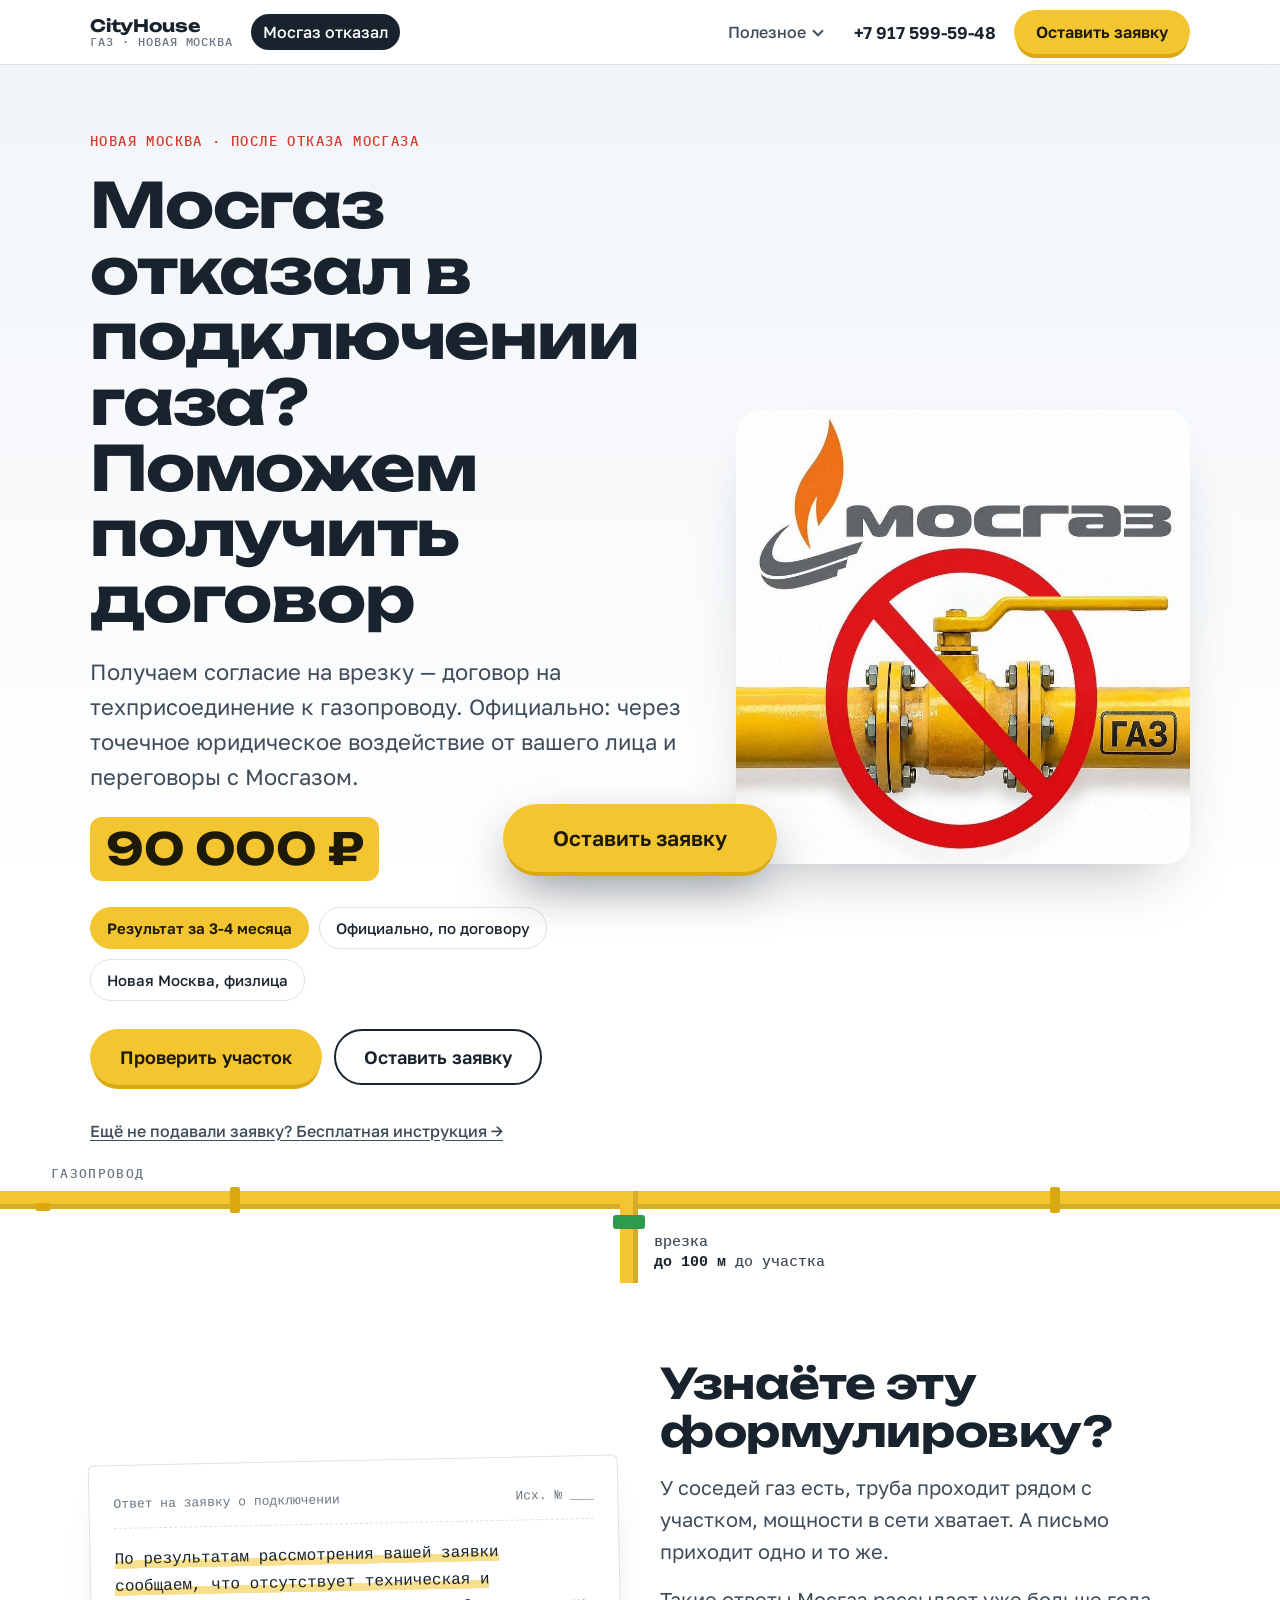
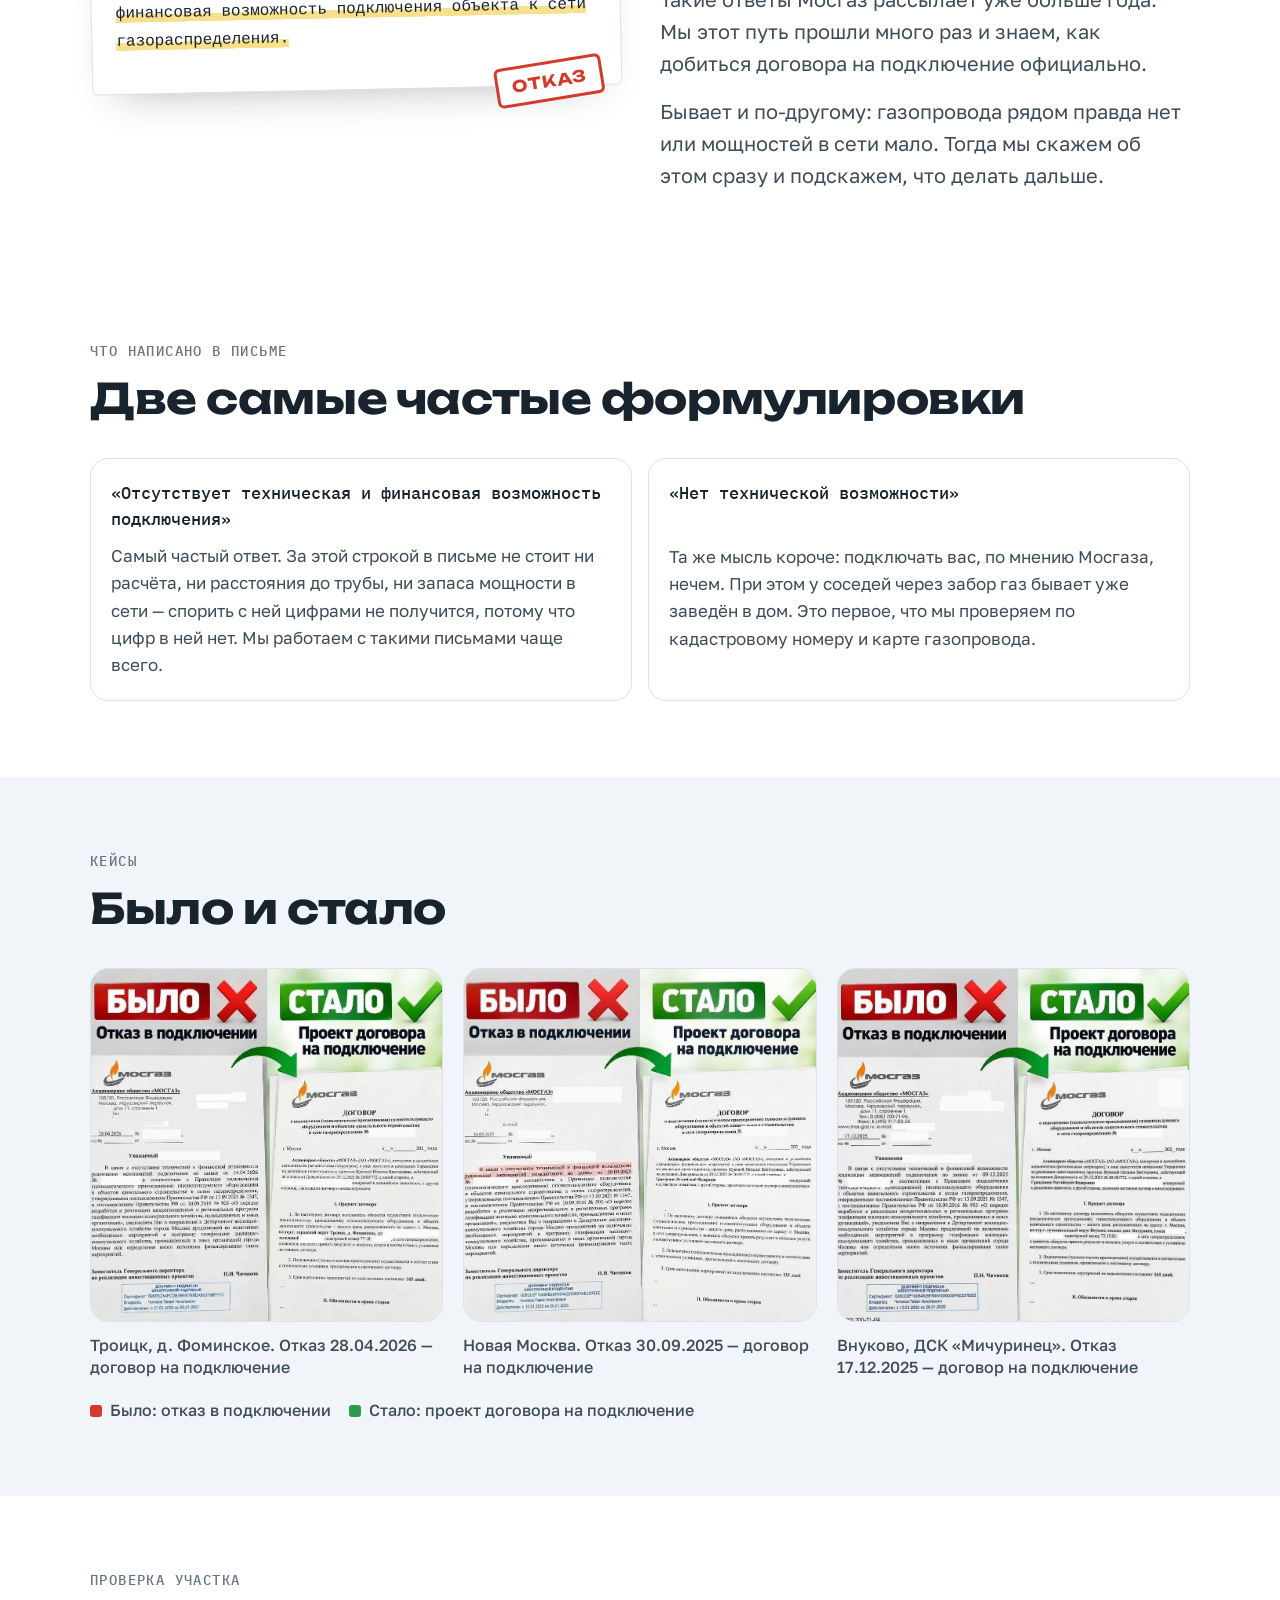
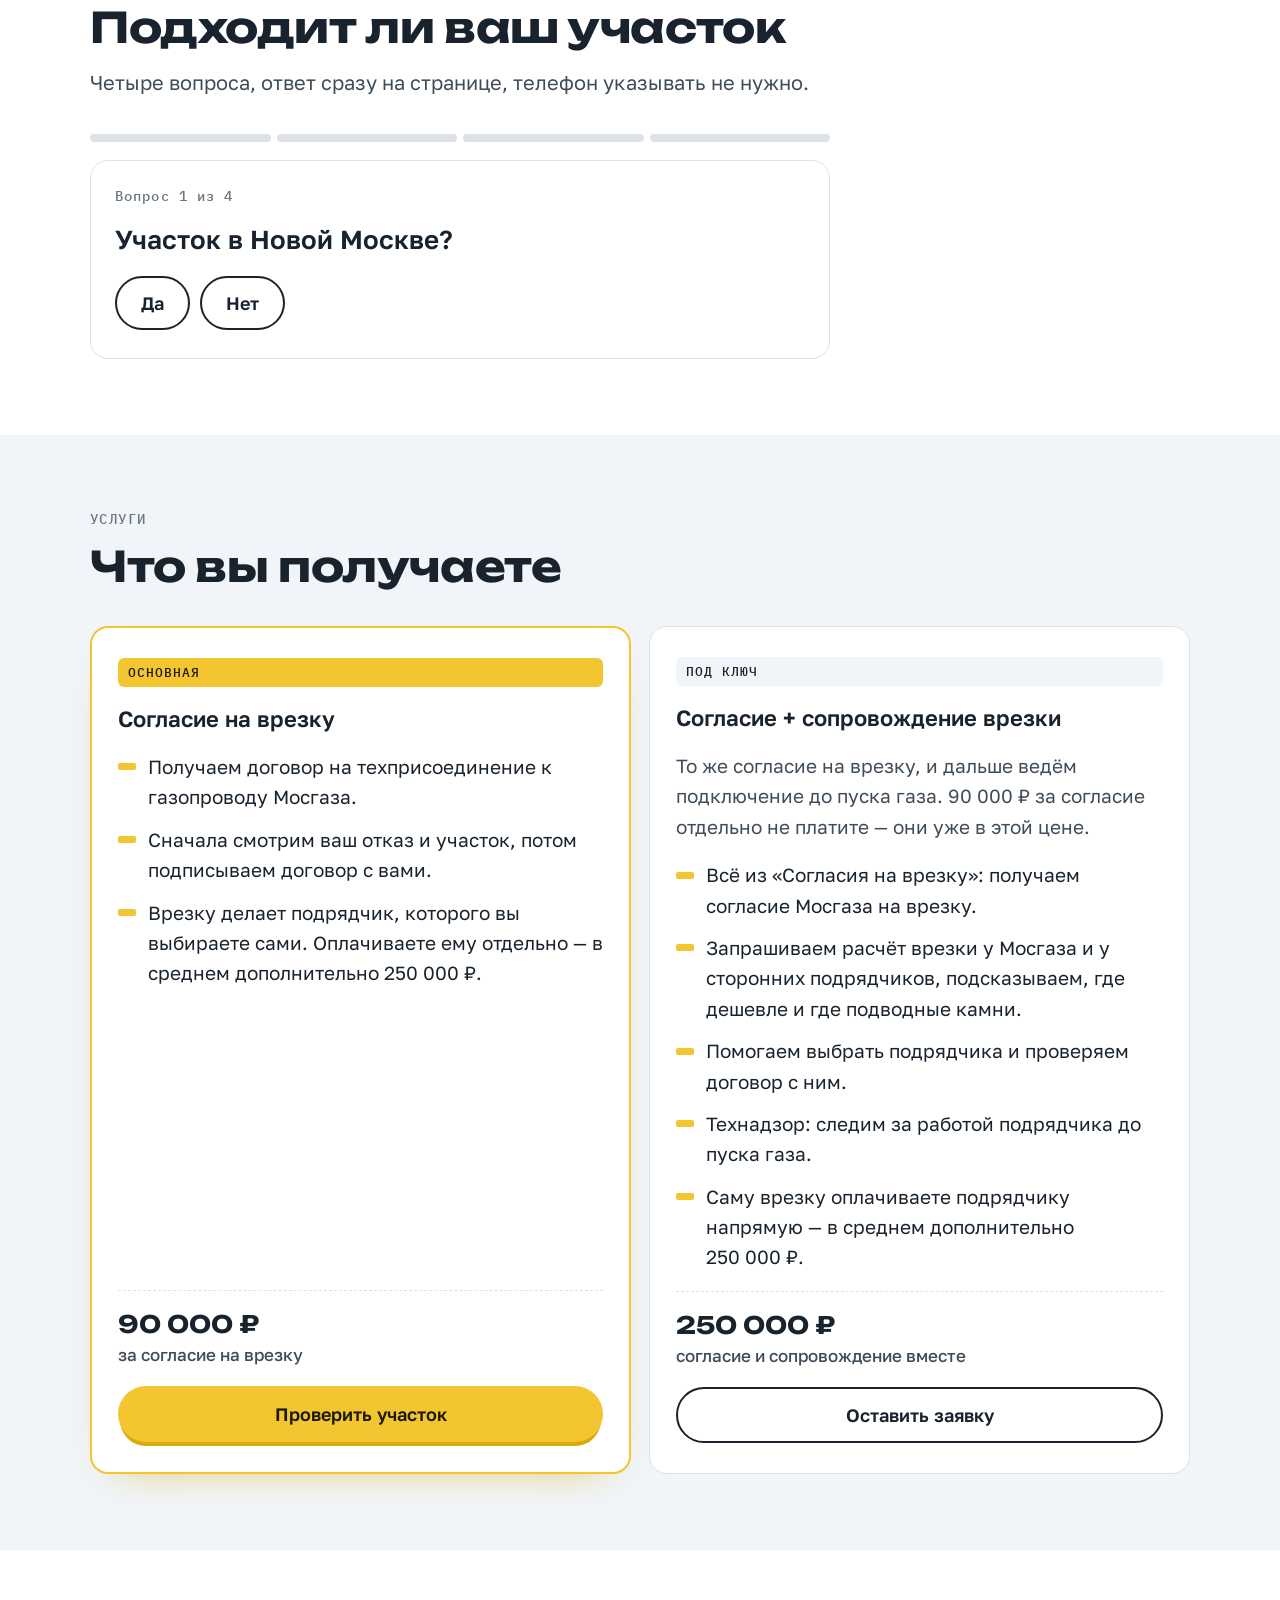
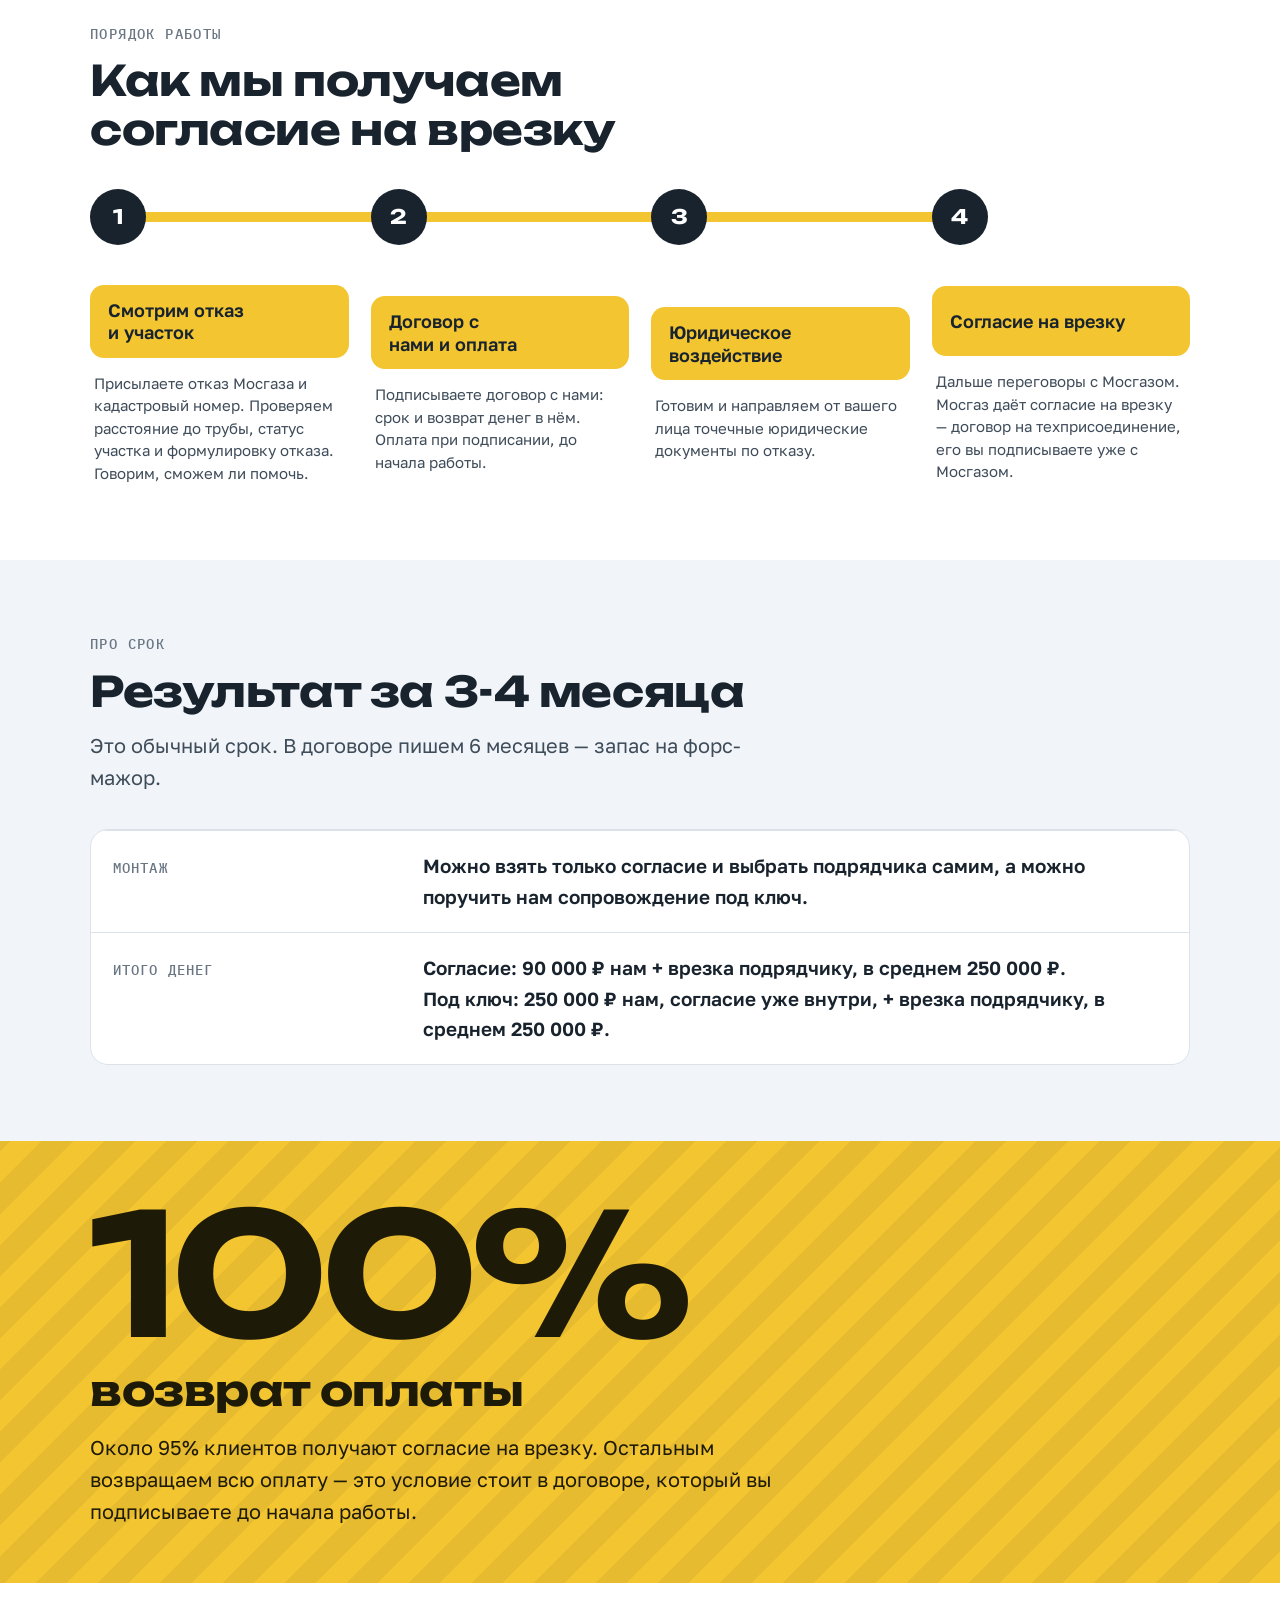
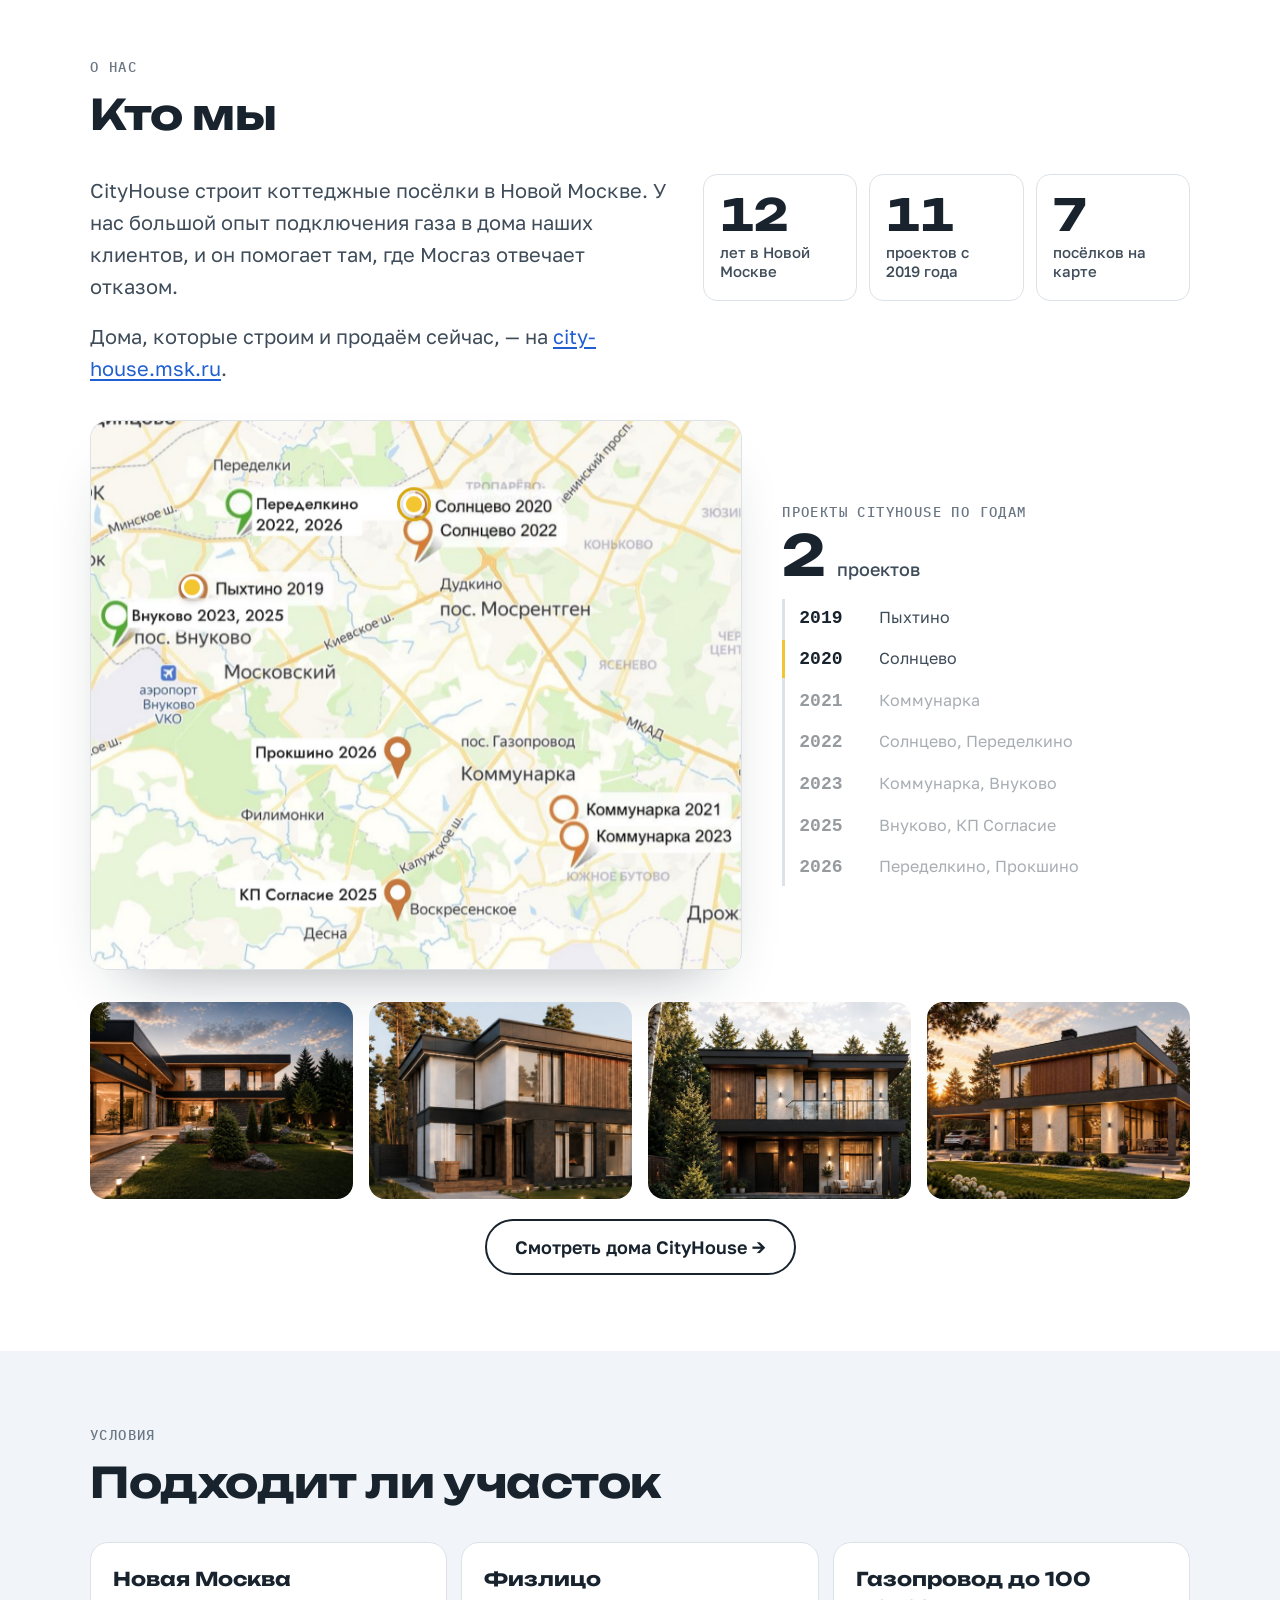
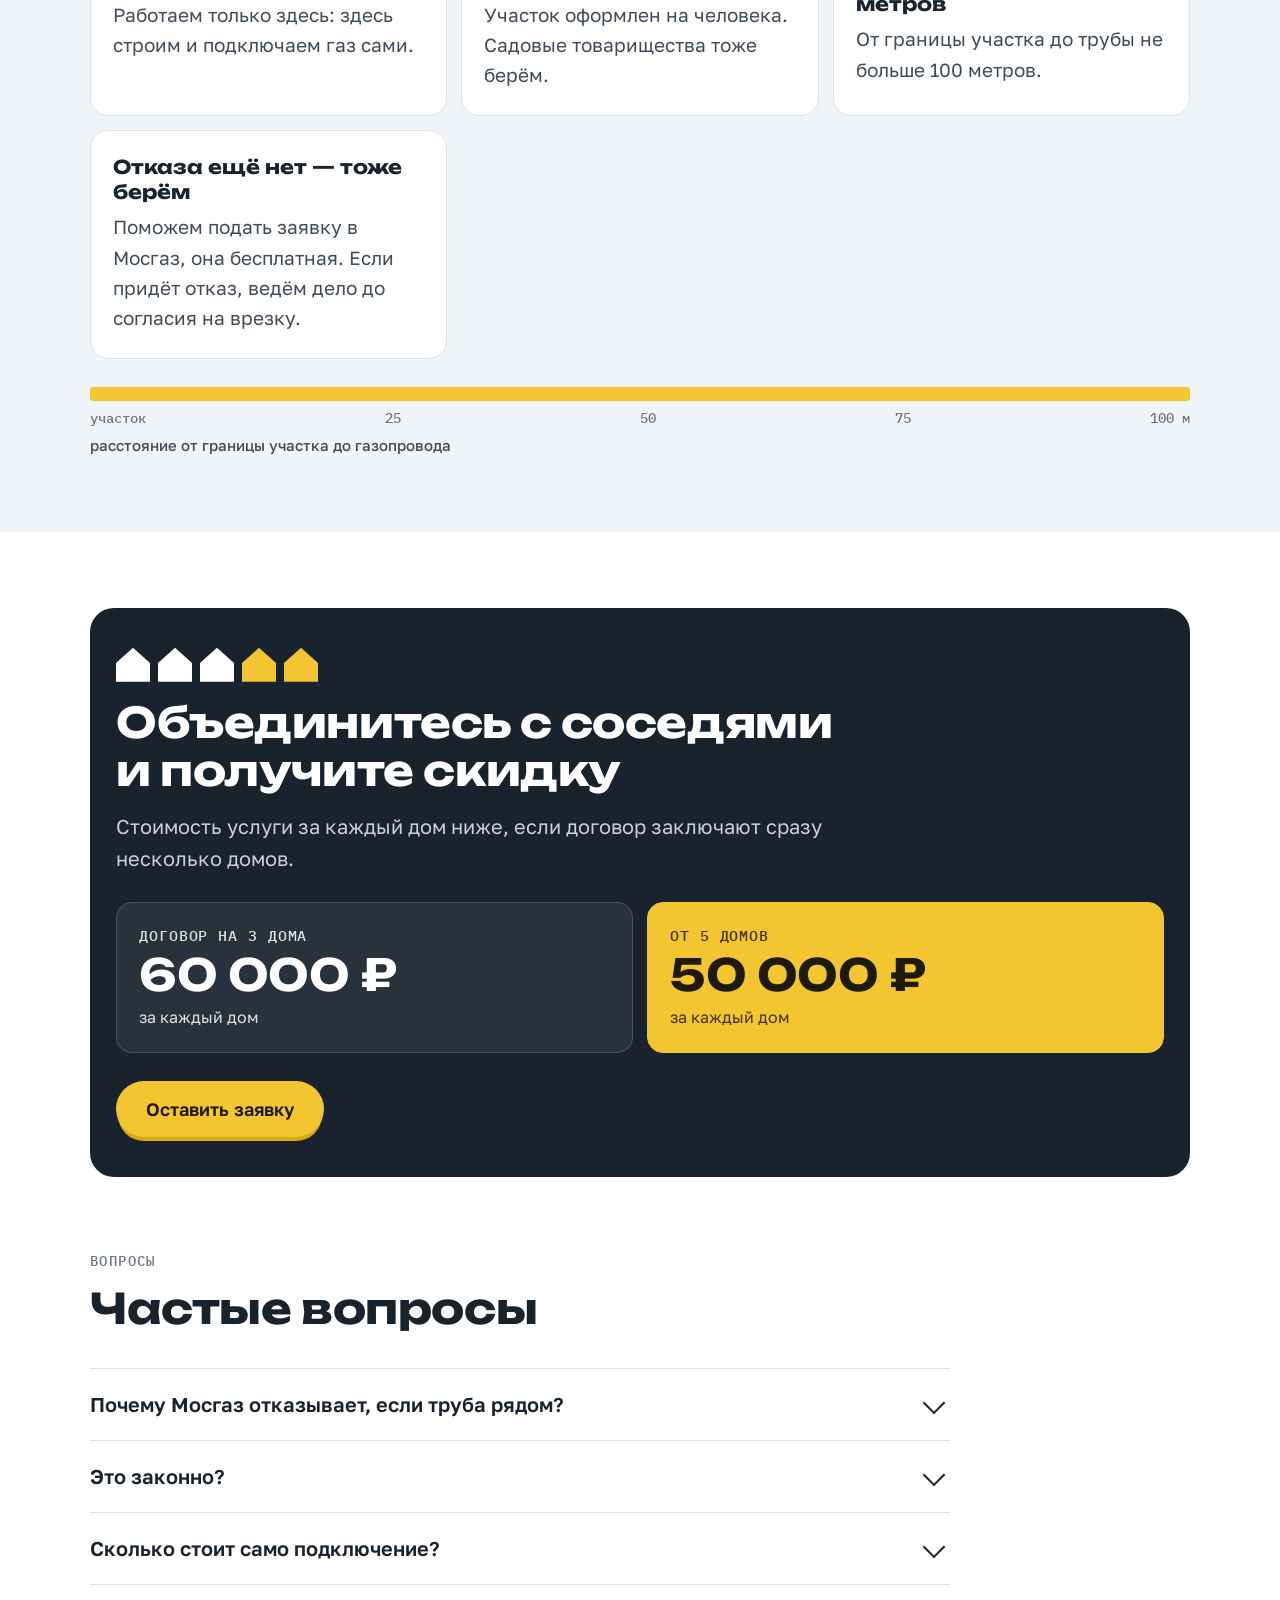
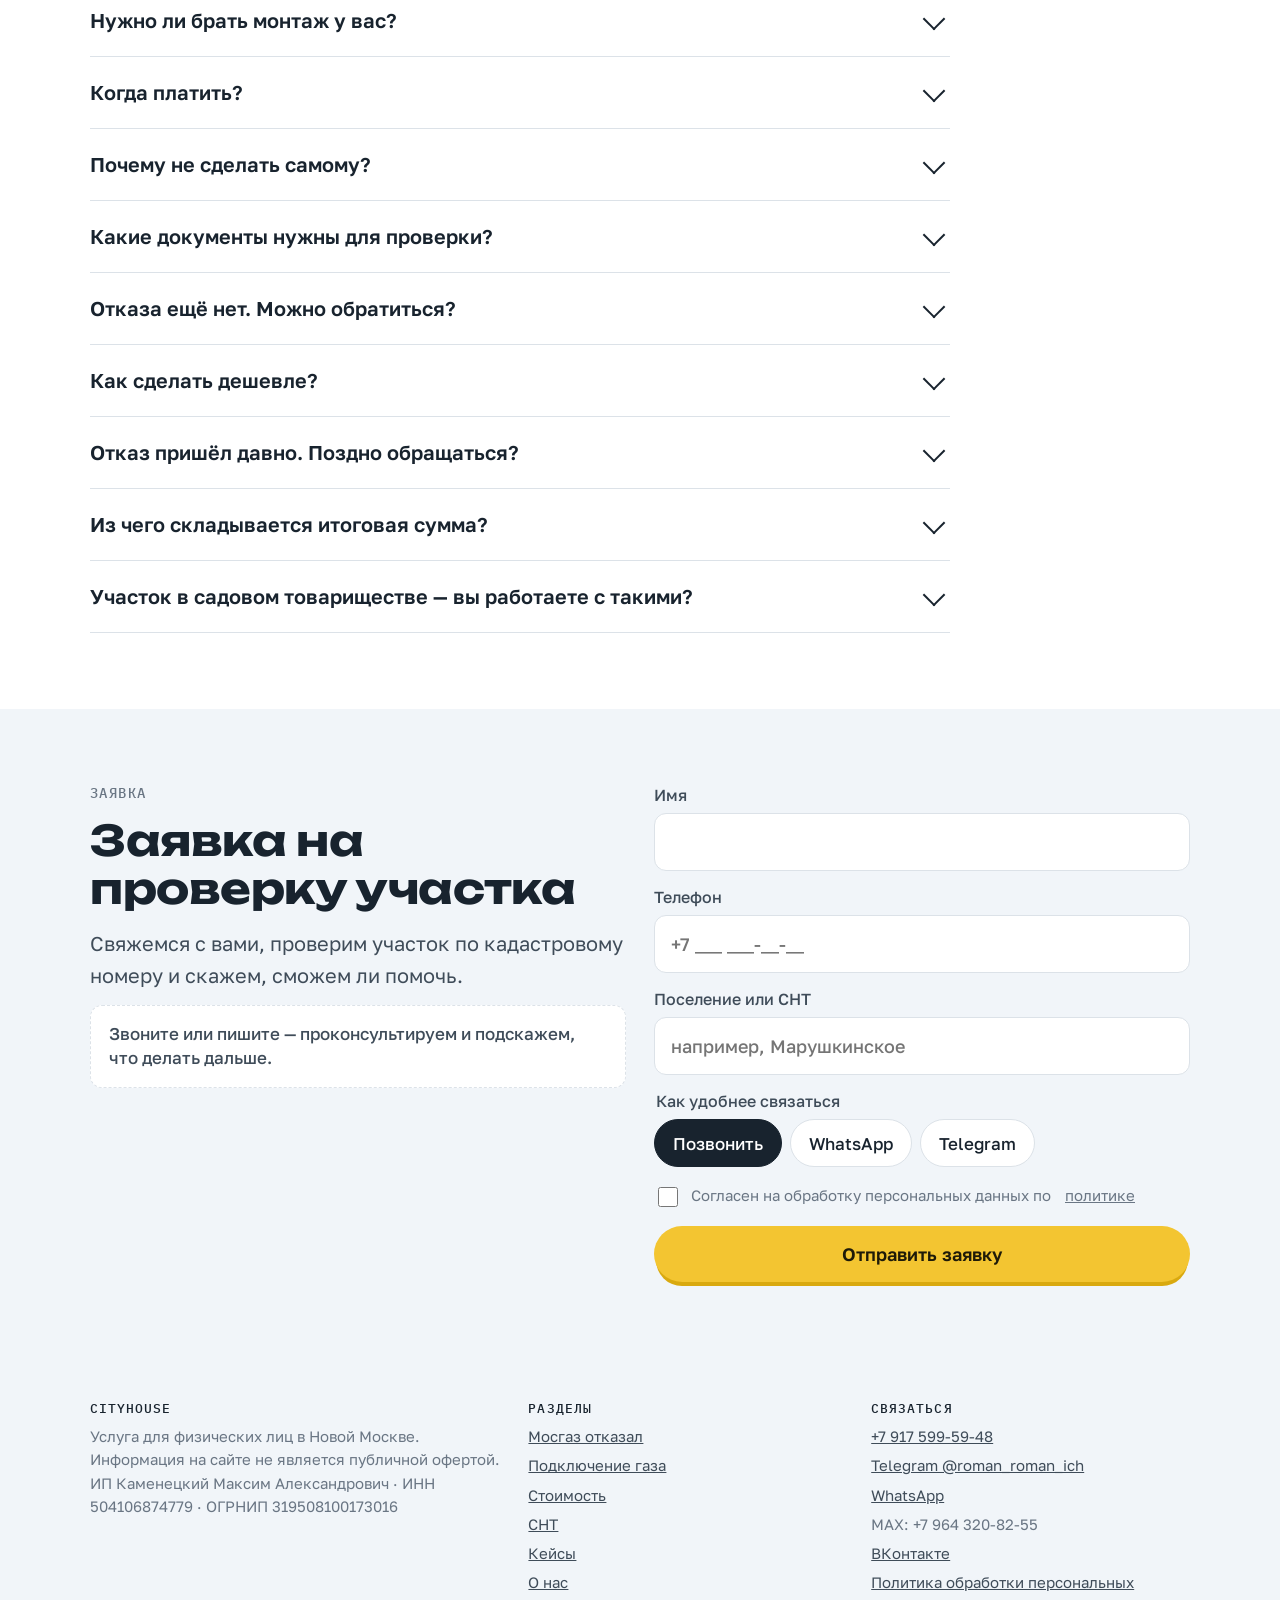
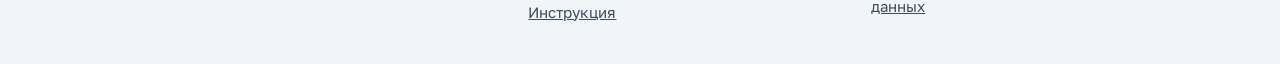
==== commit efc5dd64: "Цена услуги 90 000 ₽" ====
--- a/index.html
+++ b/index.html
@@ -4,23 +4,24 @@
 <meta charset="utf-8">
 <meta name="viewport" content="width=device-width, initial-scale=1, viewport-fit=cover">
 <title>Мосгаз отказал в подключении газа? Поможем получить договор | Новая Москва</title>
-<meta name="description" content="Мосгаз отказал в подключении газа? Поможем получить согласие на врезку — договор на техприсоединение в Новой Москве за 75 000 ₽. Результат за 4 месяца.">
+<meta name="description" content="Мосгаз отказал в подключении газа? Поможем получить согласие на врезку — договор на техприсоединение в Новой Москве за 90 000 ₽. Результат за 3-4 месяца.">
 <meta name="robots" content="noindex, nofollow">
 <link rel="canonical" href="https://gaz-otkaz.ru/">
 <meta property="og:type" content="website">
 <meta property="og:locale" content="ru_RU">
 <meta property="og:title" content="Мосгаз отказал в подключении газа? Поможем получить договор | Новая Москва">
-<meta property="og:description" content="Мосгаз отказал в подключении газа? Поможем получить согласие на врезку — договор на техприсоединение в Новой Москве за 75 000 ₽. Результат за 4 месяца.">
+<meta property="og:description" content="Мосгаз отказал в подключении газа? Поможем получить согласие на врезку — договор на техприсоединение в Новой Москве за 90 000 ₽. Результат за 3-4 месяца.">
 <meta property="og:url" content="https://gaz-otkaz.ru/">
 <meta property="og:image" content="https://gaz-otkaz.ru/img/hero.jpg">
 <link rel="preconnect" href="https://fonts.googleapis.com">
 <link rel="preconnect" href="https://fonts.gstatic.com" crossorigin>
 <link rel="stylesheet" href="https://fonts.googleapis.com/css2?family=Unbounded:wght@500;700&family=Golos+Text:wght@400;500;600&family=IBM+Plex+Mono:wght@400;500&display=swap">
-<link rel="stylesheet" href="/gaz-landing/assets/site.css?v=689a3309">
-<link rel="icon" href="/gaz-landing/img/favicon.svg" type="image/svg+xml">
-<link rel="icon" href="/gaz-landing/img/favicon-120.png" sizes="120x120" type="image/png">
-<link rel="apple-touch-icon" href="/gaz-landing/img/favicon-120.png">
+<link rel="stylesheet" href="/assets/site.css?v=bbb513cd">
+<link rel="icon" href="/img/favicon.svg" type="image/svg+xml">
+<link rel="icon" href="/img/favicon-120.png" sizes="120x120" type="image/png">
+<link rel="apple-touch-icon" href="/img/favicon-120.png">
 <meta name="yandex-verification" content="cb1853f3357a638d">
+<meta name="google-site-verification" content="L_f5THGJOwdWVX1sTrfUOz_JEtpVM194dY_ABzDGJFU">
 <script type="application/ld+json">
 {
  "@context": "https://schema.org",
@@ -45,7 +46,7 @@
      "name": "Почему Мосгаз отказывает, если труба рядом?",
      "acceptedAnswer": {
       "@type": "Answer",
-      "text": "Тариф на подключение частного дома не покрывает расходы Мосгаза на работы, поэтому на подключении физлиц они экономят — отказ приходит даже там, где газопровод рядом. Мы добиваемся согласия на врезку законным путём: никаких взяток и откатов."
+      "text": "Тариф на подключение частного дома не покрывает расходы Мосгаза на работы, поэтому на подключении физлиц они экономят — отказ приходит даже там, где газопровод рядом. Мы добиваемся согласия на врезку законным путём."
      }
     },
     {
@@ -53,7 +54,7 @@
      "name": "Это законно?",
      "acceptedAnswer": {
       "@type": "Answer",
-      "text": "Да, всё официально. Отказ без расчёта обжалуем через ФАС, с решением ФАС выходим на Мосгаз — и заявку рассматривают по существу. Никаких взяток и откатов."
+      "text": "Да, всё официально. Отказ без расчёта оспариваем юридически от вашего лица и ведём переговоры с Мосгазом — и заявку рассматривают по существу."
      }
     },
     {
@@ -69,7 +70,7 @@
      "name": "Нужно ли брать монтаж у вас?",
      "acceptedAnswer": {
       "@type": "Answer",
-      "text": "Нет. Можно взять только согласие за 75 000 ₽ и выбрать подрядчика самим. Можно под ключ за 250 000 ₽: согласие уже внутри, плюс подберём подрядчика, проверим договор с ним и проведём технадзор. Врезку в обоих случаях оплачиваете подрядчику — в среднем дополнительно 250 000 ₽."
+      "text": "Нет. Можно взять только согласие за 90 000 ₽ и выбрать подрядчика самим. Можно под ключ за 250 000 ₽: согласие уже внутри, плюс подберём подрядчика, проверим договор с ним и проведём технадзор. Врезку в обоих случаях оплачиваете подрядчику — в среднем дополнительно 250 000 ₽."
      }
     },
     {
@@ -85,7 +86,7 @@
      "name": "Почему не сделать самому?",
      "acceptedAnswer": {
       "@type": "Answer",
-      "text": "Можно: жалобу в ФАС подаёт любой. Но жалобу без опыта легко составить так, что дело не заведут, и время уйдёт на второй круг. Мы этот путь прошли и на своих домах, и с клиентами, тексты и порядок у нас отработаны."
+      "text": "Можно: оспорить отказ вправе любой. Но без опыта документы легко составить так, что они не сработают, и время уйдёт на второй круг. Мы этот путь прошли и на своих домах, и с клиентами, тексты и порядок у нас отработаны."
      }
     },
     {
@@ -101,7 +102,7 @@
      "name": "Отказа ещё нет. Можно обратиться?",
      "acceptedAnswer": {
       "@type": "Answer",
-      "text": "Да. Поможем подать заявку в Мосгаз, она бесплатная. Если придёт отказ, ведём дело до согласия на врезку."
+      "text": "Да. Поможем подать заявку в Мосгаз, она бесплатная — вот инструкция по подаче без ошибок. Если придёт отказ, ведём дело до согласия на врезку."
      }
     },
     {
@@ -109,7 +110,7 @@
      "name": "Как сделать дешевле?",
      "acceptedAnswer": {
       "@type": "Answer",
-      "text": "Объединиться с соседями. Договор на 3 дома — 60 000 ₽ за каждый дом, от 5 домов — 50 000 ₽ за дом вместо 75 000 ₽. Работу ведём одним пакетом."
+      "text": "Объединиться с соседями. Договор на 3 дома — 60 000 ₽ за каждый дом, от 5 домов — 50 000 ₽ за дом вместо 90 000 ₽. Работу ведём одним пакетом."
      }
     },
     {
@@ -125,7 +126,7 @@
      "name": "Из чего складывается итоговая сумма?",
      "acceptedAnswer": {
       "@type": "Answer",
-      "text": "Из двух частей. Наша услуга: 75 000 ₽ за согласие на врезку или 250 000 ₽ под ключ. И сама врезка: её делает Мосгаз или подрядчик, в среднем 250 000 ₽, точную сумму он считает по вашему участку."
+      "text": "Из двух частей. Наша услуга: 90 000 ₽ за согласие на врезку или 250 000 ₽ под ключ. И сама врезка: её делает Мосгаз или подрядчик, в среднем 250 000 ₽, точную сумму он считает по вашему участку."
      }
     },
     {
@@ -141,7 +142,7 @@
   {
    "@type": "Service",
    "name": "Договор на подключение газа после отказа Мосгаза",
-   "description": "Получаем согласие на врезку — договор на техприсоединение к газопроводу. Официально: через жалобу в ФАС и переговоры с Мосгазом.",
+   "description": "Получаем согласие на врезку — договор на техприсоединение к газопроводу. Официально: через точечное юридическое воздействие от вашего лица и переговоры с Мосгазом.",
    "areaServed": "Новая Москва",
    "provider": {
     "@id": "https://gaz-otkaz.ru/#org"
@@ -149,7 +150,7 @@
    "url": "https://gaz-otkaz.ru/",
    "offers": {
     "@type": "Offer",
-    "price": 75000,
+    "price": 90000,
     "priceCurrency": "RUB",
     "availability": "https://schema.org/InStock",
     "url": "https://gaz-otkaz.ru/"
@@ -164,41 +165,42 @@
 <!-- ШАПКА: общая для всех страниц -->
 <div class="site-head">
   <div class="wrap sh-row">
-    <a class="brand" href="/gaz-landing/"><b>CityHouse</b><small>Газ · Новая Москва</small></a>
-    <nav class="nav" aria-label="Разделы"><a href="/gaz-landing/" aria-current=page>Мосгаз отказал</a></nav>
+    <a class="brand" href="/"><b>CityHouse</b><small>Газ · Новая Москва</small></a>
+    <nav class="nav" aria-label="Разделы"><a href="/" aria-current=page>Мосгаз отказал</a></nav>
+    <details class="more"><summary>Полезное</summary><div class="more-list"><a href="/podklyuchenie-gaza/">Подключение газа</a><a href="/stoimost/">Стоимость</a><a href="/snt/">СНТ</a><a href="/kejsy/">Кейсы</a><a href="/o-nas/">О нас</a></div></details>
     <a class="sh-phone" href="tel:+79175995948">+7 917 599-59-48</a>
     <a class="btn btn-pipe sh-cta" href="#form" data-open-lead>Оставить заявку</a>
   </div>
 </div>
 
-<header class="hero" id="top"><div class="wrap"><div class="hero-grid"><div class="hero-body"><span class="eyebrow">Новая Москва · после отказа Мосгаза</span><h1>Мосгаз отказал? Поможем</h1><p class="hero-sub">Получаем согласие на врезку — договор на техприсоединение к газопроводу. Официально: через жалобу в ФАС и переговоры с Мосгазом.</p><p class="hero-price"><b>75 000 ₽</b><span>за согласие на врезку (договор на техприсоединение)</span></p><ul class="chips"><li>Результат за 4 месяца</li><li>Официально, без взяток и откатов</li><li>Новая Москва, физлица</li></ul><div class="hero-cta"><a class="btn btn-pipe" href="#check">Проверить участок</a><a class="btn btn-ghost" href="#form" data-open-lead>Оставить заявку</a></div></div><figure class="hero-img"><img src="/gaz-landing/img/hero.jpg" alt="Перекрытый газовый кран на жёлтой трубе" width="1000" height="1000"></figure></div></div><div class="pipe-line" aria-hidden="true"><span class="pipe-mark">ГАЗОПРОВОД</span><div class="pipe-main"></div><div class="pipe-tap"></div><span class="pipe-label">врезка<br><b>до 100 м</b> до участка</span></div></header>
+<header class="hero" id="top"><div class="wrap"><div class="hero-grid"><div class="hero-body"><span class="eyebrow">Новая Москва · после отказа Мосгаза</span><h1>Мосгаз отказал в подключении газа? Поможем получить договор</h1><p class="hero-sub">Получаем согласие на врезку — договор на техприсоединение к газопроводу. Официально: через точечное юридическое воздействие от вашего лица и переговоры с Мосгазом.</p><p class="hero-price"><b>90 000 ₽</b></p><ul class="chips"><li>Результат за 3-4 месяца</li><li>Официально, по договору</li><li>Новая Москва, физлица</li></ul><div class="hero-cta"><a class="btn btn-pipe" href="#check">Проверить участок</a><a class="btn btn-ghost" href="#form" data-open-lead>Оставить заявку</a></div><p class="hero-alt"><a href="/instrukciya/" data-goal="instrukciya_link">Ещё не подавали заявку? Бесплатная инструкция →</a></p></div><figure class="hero-img"><img src="/img/hero.jpg" alt="Перекрытый газовый кран на жёлтой трубе" width="1000" height="1000"></figure></div></div><div class="pipe-line" aria-hidden="true"><span class="pipe-mark">ГАЗОПРОВОД</span><div class="pipe-main"></div><div class="pipe-tap"></div><span class="pipe-label">врезка<br><b>до 100 м</b> до участка</span></div></header>
 
 <!-- refusal -->
 <section id="refusal"><div class="wrap"><div class="refusal-grid"><div class="letter" role="img" aria-label="Фрагмент письма с отказом"><div class="letter-head"><span>Ответ на заявку о подключении</span><span>Исх. № ___</span></div><p><mark>По результатам рассмотрения вашей заявки сообщаем, что отсутствует техническая и финансовая возможность подключения объекта к сети газораспределения.</mark></p><span class="stamp">ОТКАЗ</span></div><div class="refusal-text"><h2>Узнаёте эту формулировку?</h2><p>У соседей газ есть, труба проходит рядом с участком, мощности в сети хватает. А письмо приходит одно и то же.</p><p>Такие ответы Мосгаз рассылает уже больше года. Мы этот путь прошли много раз и знаем, как добиться договора на подключение официально.</p><p>Бывает и по-другому: газопровода рядом правда нет или мощностей в сети мало. Тогда мы скажем об этом сразу и подскажем, что делать дальше.</p></div></div></div></section>
 
 <!-- quotes -->
-<section id="quotes"><div class="wrap"><div class="sec-head"><span class="eyebrow">Что написано в письме</span><h2>Две самые частые формулировки</h2><p class="lead">Так отказ выглядит на бумаге. Слева — строка из письма, справа — что она означает для вас и вашего участка.</p></div><div class="quotes"><div class="quote"><q>Отсутствует техническая и финансовая возможность подключения</q><p>Самый частый ответ. За этой строкой в письме не стоит ни расчёта, ни расстояния до трубы, ни запаса мощности в сети — спорить с ней цифрами не получится, потому что цифр в ней нет. Мы работаем с такими письмами чаще всего.</p></div><div class="quote"><q>Нет технической возможности</q><p>Та же мысль короче: подключать вас, по мнению Мосгаза, нечем. При этом у соседей через забор газ бывает уже заведён в дом. Это первое, что мы проверяем по кадастровому номеру и карте газопровода.</p></div></div></div></section>
+<section id="quotes"><div class="wrap"><div class="sec-head"><span class="eyebrow">Что написано в письме</span><h2>Две самые частые формулировки</h2></div><div class="quotes"><div class="quote"><q>Отсутствует техническая и финансовая возможность подключения</q><p>Самый частый ответ. За этой строкой в письме не стоит ни расчёта, ни расстояния до трубы, ни запаса мощности в сети — спорить с ней цифрами не получится, потому что цифр в ней нет. Мы работаем с такими письмами чаще всего.</p></div><div class="quote"><q>Нет технической возможности</q><p>Та же мысль короче: подключать вас, по мнению Мосгаза, нечем. При этом у соседей через забор газ бывает уже заведён в дом. Это первое, что мы проверяем по кадастровому номеру и карте газопровода.</p></div></div></div></section>
 
 <!-- cases -->
-<section id="cases" class="tint"><div class="wrap"><div class="sec-head"><span class="eyebrow">Кейсы</span><h2>Было и стало</h2><p class="lead">Настоящие случаи из Новой Москвы: письмо с отказом и договор на подключение от Мосгаза. Личные данные клиентов закрыты.</p></div><div class="cases"><figure class="case"><button type="button" class="case-open" data-src="/gaz-landing/img/case1.jpg" aria-label="Открыть крупно: Троицк, д. Фоминское. Отказ 28.04.2026 — договор, подключение за 165 дней"><img src="/gaz-landing/img/case1.jpg" alt="Троицк, д. Фоминское. Отказ 28.04.2026 — договор, подключение за 165 дней" loading="lazy" width="1000" height="1000"></button><figcaption>Троицк, д. Фоминское. Отказ 28.04.2026 — договор, подключение за 165 дней</figcaption></figure><figure class="case"><button type="button" class="case-open" data-src="/gaz-landing/img/case2.jpg" aria-label="Открыть крупно: Новая Москва. Отказ 30.09.2025 — договор, подключение за 135 дней"><img src="/gaz-landing/img/case2.jpg" alt="Новая Москва. Отказ 30.09.2025 — договор, подключение за 135 дней" loading="lazy" width="1000" height="1000"></button><figcaption>Новая Москва. Отказ 30.09.2025 — договор, подключение за 135 дней</figcaption></figure><figure class="case"><button type="button" class="case-open" data-src="/gaz-landing/img/case3.jpg" aria-label="Открыть крупно: Внуково, ДСК «Мичуринец». Отказ 17.12.2025 — договор, подключение за 165 дней"><img src="/gaz-landing/img/case3.jpg" alt="Внуково, ДСК «Мичуринец». Отказ 17.12.2025 — договор, подключение за 165 дней" loading="lazy" width="1000" height="1000"></button><figcaption>Внуково, ДСК «Мичуринец». Отказ 17.12.2025 — договор, подключение за 165 дней</figcaption></figure></div><div class="legend"><span class="w">Было: отказ в подключении</span><span class="n">Стало: проект договора на подключение</span></div></div></section>
+<section id="cases" class="tint"><div class="wrap"><div class="sec-head"><span class="eyebrow">Кейсы</span><h2>Было и стало</h2></div><div class="cases"><figure class="case"><button type="button" class="case-open" data-src="/img/case1.jpg" aria-label="Открыть крупно: Троицк, д. Фоминское. Отказ 28.04.2026 — договор на подключение"><img src="/img/case1.jpg" alt="Троицк, д. Фоминское. Отказ 28.04.2026 — договор на подключение" loading="lazy" width="1000" height="1000"></button><figcaption>Троицк, д. Фоминское. Отказ 28.04.2026 — договор на подключение</figcaption></figure><figure class="case"><button type="button" class="case-open" data-src="/img/case2.jpg" aria-label="Открыть крупно: Новая Москва. Отказ 30.09.2025 — договор на подключение"><img src="/img/case2.jpg" alt="Новая Москва. Отказ 30.09.2025 — договор на подключение" loading="lazy" width="1000" height="1000"></button><figcaption>Новая Москва. Отказ 30.09.2025 — договор на подключение</figcaption></figure><figure class="case"><button type="button" class="case-open" data-src="/img/case3.jpg" aria-label="Открыть крупно: Внуково, ДСК «Мичуринец». Отказ 17.12.2025 — договор на подключение"><img src="/img/case3.jpg" alt="Внуково, ДСК «Мичуринец». Отказ 17.12.2025 — договор на подключение" loading="lazy" width="1000" height="1000"></button><figcaption>Внуково, ДСК «Мичуринец». Отказ 17.12.2025 — договор на подключение</figcaption></figure></div><div class="legend"><span class="w">Было: отказ в подключении</span><span class="n">Стало: проект договора на подключение</span></div></div></section>
 
 <!-- quiz -->
 <section id="check"><div class="wrap"><div class="sec-head"><span class="eyebrow">Проверка участка</span><h2>Подходит ли ваш участок</h2><p class="lead">Четыре вопроса, ответ сразу на странице, телефон указывать не нужно.</p></div><div class="quiz" id="quiz" aria-live="polite"></div><script type="application/json" id="quiz-data">{"q": [{"q": "Участок в Новой Москве?", "yes": "Да", "no": "Нет"}, {"q": "Участок оформлен на физическое лицо?", "yes": "Да, на человека", "no": "Нет, на компанию"}, {"q": "Газопровод ближе 100 метров от границы участка?", "yes": "Да, ближе", "no": "Нет, дальше", "unsure": "Не знаю"}, {"q": "Отказ Мосгаза у вас на руках?", "yes": "Да, есть", "no": "Пока нет"}], "ok": ["Ваш случай подходит", "Участок проходит по всем условиям. Оставьте заявку: посмотрим ваш отказ, назовём стоимость и подпишем договор."], "maybe": ["Уточним расстояние", "Остальные условия выполнены. Расстояние до газопровода посмотрим сами по кадастровому номеру и скажем, сможем ли помочь."], "no": ["Похоже, это не наш случай", "По ответам видно, что здесь мы вряд ли будем полезны. Напишите нам всё равно — подскажем, что делать дальше. И если данные по участку изменятся, посмотрим ещё раз."], "reasons": {"geo": "Мы работаем только в Новой Москве.", "legal": "Работаем с участками, которые оформлены на человека.", "distance": "До газопровода больше 100 метров — это уже другая задача, её мы не ведём."}, "noref": "Отказа ещё нет — это тоже наш случай. Поможем подать заявку в Мосгаз, а если придёт отказ, доведём до согласия на врезку.", "noref_title": "Поможем подать заявку"}</script></div></section>
 
 <!-- cards -->
-<section id="offer" class="tint"><div class="wrap"><div class="sec-head"><span class="eyebrow">Услуги</span><h2>Что вы получаете</h2></div><div class="cards offer-grid n2"><article class="offer-card offer-main"><span class="tag">Основная</span><h3>Согласие на врезку</h3><ul><li>Получаем договор на техприсоединение к газопроводу Мосгаза.</li><li>Сначала смотрим ваш отказ и участок, потом подписываем договор с вами.</li><li>Врезку делает подрядчик, которого вы выбираете сами. Оплачиваете ему отдельно — в среднем дополнительно 250 000 ₽.</li></ul><div class="price-row"><b>75 000 ₽</b><span>за согласие на врезку</span></div><a class="btn btn-pipe" href="#check">Проверить участок</a></article><article class="offer-card"><span class="tag">Под ключ</span><h3>Согласие + сопровождение врезки</h3><p>То же согласие на врезку, и дальше ведём подключение до пуска газа. 75 000 ₽ за согласие отдельно не платите — они уже в этой цене.</p><ul><li>Всё из «Согласия на врезку»: получаем согласие Мосгаза на врезку.</li><li>Запрашиваем расчёт врезки у Мосгаза и у сторонних подрядчиков, подсказываем, где дешевле и где подводные камни.</li><li>Помогаем выбрать подрядчика и проверяем договор с ним.</li><li>Технадзор: следим за работой подрядчика до пуска газа.</li><li>Саму врезку оплачиваете подрядчику напрямую — в среднем дополнительно 250 000 ₽.</li></ul><div class="price-row"><b>250 000 ₽</b><span>согласие и сопровождение вместе</span></div><a class="btn btn-ghost" href="#form" data-open-lead>Оставить заявку</a></article></div></div></section>
+<section id="offer" class="tint"><div class="wrap"><div class="sec-head"><span class="eyebrow">Услуги</span><h2>Что вы получаете</h2></div><div class="cards offer-grid n2"><article class="offer-card offer-main"><span class="tag">Основная</span><h3>Согласие на врезку</h3><ul><li>Получаем договор на техприсоединение к газопроводу Мосгаза.</li><li>Сначала смотрим ваш отказ и участок, потом подписываем договор с вами.</li><li>Врезку делает подрядчик, которого вы выбираете сами. Оплачиваете ему отдельно — в среднем дополнительно 250 000 ₽.</li></ul><div class="price-row"><b>90 000 ₽</b><span>за согласие на врезку</span></div><a class="btn btn-pipe" href="#check">Проверить участок</a></article><article class="offer-card"><span class="tag">Под ключ</span><h3>Согласие + сопровождение врезки</h3><p>То же согласие на врезку, и дальше ведём подключение до пуска газа. 90 000 ₽ за согласие отдельно не платите — они уже в этой цене.</p><ul><li>Всё из «Согласия на врезку»: получаем согласие Мосгаза на врезку.</li><li>Запрашиваем расчёт врезки у Мосгаза и у сторонних подрядчиков, подсказываем, где дешевле и где подводные камни.</li><li>Помогаем выбрать подрядчика и проверяем договор с ним.</li><li>Технадзор: следим за работой подрядчика до пуска газа.</li><li>Саму врезку оплачиваете подрядчику напрямую — в среднем дополнительно 250 000 ₽.</li></ul><div class="price-row"><b>250 000 ₽</b><span>согласие и сопровождение вместе</span></div><a class="btn btn-ghost" href="#form" data-open-lead>Оставить заявку</a></article></div></div></section>
 
 <!-- steps -->
-<section id="steps"><div class="wrap"><div class="sec-head"><span class="eyebrow">Порядок работы</span><h2>Как мы получаем согласие на врезку</h2></div><ol class="steps"><li class="step"><span class="step-n">1</span><div><h3>Смотрим отказ и участок</h3><p>Присылаете отказ Мосгаза и кадастровый номер. Проверяем расстояние до трубы, статус участка и формулировку отказа. Говорим, сможем ли помочь.</p></div></li><li class="step"><span class="step-n">2</span><div><h3>Договор с нами и оплата</h3><p>Подписываете договор с нами: срок и возврат денег в нём. Оплата при подписании, до начала работы.</p></div></li><li class="step"><span class="step-n">3</span><div><h3>Жалоба в ФАС</h3><p>Готовим и подаём жалобу на отказ. Цель — решение ФАС о заведении административного дела.</p></div></li><li class="step"><span class="step-n">4</span><div><h3>Согласие на врезку</h3><p>С решением ФАС выходим на Мосгаз. Мосгаз даёт согласие на врезку — договор на техприсоединение, его вы подписываете уже с Мосгазом.</p></div></li></ol></div></section>
+<section id="steps"><div class="wrap"><div class="sec-head"><span class="eyebrow">Порядок работы</span><h2>Как мы получаем согласие на врезку</h2></div><ol class="steps"><li class="step"><span class="step-n">1</span><div><h3>Смотрим отказ и участок</h3><p>Присылаете отказ Мосгаза и кадастровый номер. Проверяем расстояние до трубы, статус участка и формулировку отказа. Говорим, сможем ли помочь.</p></div></li><li class="step"><span class="step-n">2</span><div><h3>Договор с нами и оплата</h3><p>Подписываете договор с нами: срок и возврат денег в нём. Оплата при подписании, до начала работы.</p></div></li><li class="step"><span class="step-n">3</span><div><h3>Юридическое воздействие</h3><p>Готовим и направляем от вашего лица точечные юридические документы по отказу.</p></div></li><li class="step"><span class="step-n">4</span><div><h3>Согласие на врезку</h3><p>Дальше переговоры с Мосгазом. Мосгаз даёт согласие на врезку — договор на техприсоединение, его вы подписываете уже с Мосгазом.</p></div></li></ol></div></section>
 
 <!-- term -->
-<section id="term" class="tint"><div class="wrap"><div class="sec-head"><span class="eyebrow">Про срок</span><h2>Результат за 4 месяца</h2><p class="lead">Это обычный срок. В договоре пишем 6 месяцев — запас на форс-мажор.</p></div><div class="cmp"><div class="cmp-row"><div class="cmp-label">Монтаж</div><div class="cmp-us">Можно взять только согласие и выбрать подрядчика самим, а можно поручить нам сопровождение под ключ.</div></div><div class="cmp-row"><div class="cmp-label">Итого денег</div><div class="cmp-us">Согласие: 75 000 ₽ нам + врезка подрядчику, в среднем 250 000 ₽.<br>Под ключ: 250 000 ₽ нам, согласие уже внутри, + врезка подрядчику, в среднем 250 000 ₽.</div></div></div></div></section>
+<section id="term" class="tint"><div class="wrap"><div class="sec-head"><span class="eyebrow">Про срок</span><h2>Результат за 3-4 месяца</h2><p class="lead">Это обычный срок. В договоре пишем 6 месяцев — запас на форс-мажор.</p></div><div class="cmp"><div class="cmp-row"><div class="cmp-label">Монтаж</div><div class="cmp-us">Можно взять только согласие и выбрать подрядчика самим, а можно поручить нам сопровождение под ключ.</div></div><div class="cmp-row"><div class="cmp-label">Итого денег</div><div class="cmp-us">Согласие: 90 000 ₽ нам + врезка подрядчику, в среднем 250 000 ₽.<br>Под ключ: 250 000 ₽ нам, согласие уже внутри, + врезка подрядчику, в среднем 250 000 ₽.</div></div></div></div></section>
 
 <!-- guarantee -->
 <section class="guarantee" id="guarantee"><div class="g-band"><div class="wrap g-inner"><span class="g-big">100%</span><h2>возврат оплаты</h2><p>Около 95% клиентов получают согласие на врезку. Остальным возвращаем всю оплату — это условие стоит в договоре, который вы подписываете до начала работы.</p></div></div></section>
 
 <!-- about -->
-<section id="about"><div class="wrap"><div class="sec-head"><span class="eyebrow">О нас</span><h2>Кто мы</h2></div><div class="about-grid"><div class="prose"><p>CityHouse строит коттеджные посёлки в Новой Москве. У нас большой опыт подключения газа в дома наших клиентов, и он помогает там, где Мосгаз отвечает отказом.</p></div><ul class="stats"><li><b class="stat-n" data-n="12">12</b><span>лет в Новой Москве</span></li><li><b class="stat-n" data-n="11">11</b><span>проектов с 2019 года</span></li><li><b class="stat-n" data-n="7">7</b><span>посёлков на карте</span></li></ul></div><div class="map" data-map><div class="map-frame"><div class="map-img"><img src="/gaz-landing/img/karta.jpg" alt="Карта проектов CityHouse в Новой Москве с 2019 по 2026 год" loading="lazy" width="1400" height="1310"><span class="map-pt" style="left:15.6%;top:36.3%" data-year="2019" title="Пыхтино 2019"></span><span class="map-pt" style="left:49.6%;top:22.6%" data-year="2020" title="Солнцево 2020"></span><span class="map-pt" style="left:72.7%;top:72.8%" data-year="2021" title="Коммунарка 2021"></span><span class="map-pt" style="left:50.3%;top:27.0%" data-year="2022" title="Солнцево 2022"></span><span class="map-pt" style="left:22.9%;top:22.6%" data-year="2022" title="Переделкино 2022"></span><span class="map-pt" style="left:74.2%;top:77.3%" data-year="2023" title="Коммунарка 2023"></span><span class="map-pt" style="left:3.6%;top:40.8%" data-year="2023" title="Внуково 2023"></span><span class="map-pt" style="left:3.6%;top:40.8%" data-year="2025" title="Внуково 2025"></span><span class="map-pt" style="left:47.1%;top:86.5%" data-year="2025" title="КП Согласие 2025"></span><span class="map-pt" style="left:22.9%;top:22.6%" data-year="2026" title="Переделкино 2026"></span><span class="map-pt" style="left:47.1%;top:63.1%" data-year="2026" title="Прокшино 2026"></span></div></div><div class="map-side"><p class="eyebrow">Проекты CityHouse по годам</p><p class="map-count"><b data-map-count>11</b> проектов</p><ol class="map-years"><li><button type="button" data-year="2019">2019</button><span>Пыхтино</span></li><li><button type="button" data-year="2020">2020</button><span>Солнцево</span></li><li><button type="button" data-year="2021">2021</button><span>Коммунарка</span></li><li><button type="button" data-year="2022">2022</button><span>Солнцево, Переделкино</span></li><li><button type="button" data-year="2023">2023</button><span>Коммунарка, Внуково</span></li><li><button type="button" data-year="2025">2025</button><span>Внуково, КП Согласие</span></li><li><button type="button" data-year="2026">2026</button><span>Переделкино, Прокшино</span></li></ol></div></div><div class="about-photos"><figure><img src="/gaz-landing/img/dom1.jpg" alt="Дом CityHouse в Новой Москве" loading="lazy"></figure><figure><img src="/gaz-landing/img/dom2.jpg" alt="Дом CityHouse в Новой Москве" loading="lazy"></figure><figure><img src="/gaz-landing/img/dom3.jpg" alt="Дом CityHouse в Новой Москве" loading="lazy"></figure><figure><img src="/gaz-landing/img/dom4.jpg" alt="Дом CityHouse в Новой Москве" loading="lazy"></figure></div></div></section>
+<section id="about"><div class="wrap"><div class="sec-head"><span class="eyebrow">О нас</span><h2>Кто мы</h2></div><div class="about-grid"><div class="prose"><p>CityHouse строит коттеджные посёлки в Новой Москве. У нас большой опыт подключения газа в дома наших клиентов, и он помогает там, где Мосгаз отвечает отказом.</p><p>Дома, которые строим и продаём сейчас, — на <a href="https://city-house.msk.ru/">city-house.msk.ru</a>.</p></div><ul class="stats"><li><b class="stat-n" data-n="12">12</b><span>лет в Новой Москве</span></li><li><b class="stat-n" data-n="11">11</b><span>проектов с 2019 года</span></li><li><b class="stat-n" data-n="7">7</b><span>посёлков на карте</span></li></ul></div><div class="map" data-map><div class="map-frame"><div class="map-img"><img src="/img/karta.jpg" alt="Карта проектов CityHouse в Новой Москве с 2019 по 2026 год" loading="lazy" width="1400" height="1310"><span class="map-pt" style="left:15.6%;top:36.3%" data-year="2019" title="Пыхтино 2019"></span><span class="map-pt" style="left:49.6%;top:22.6%" data-year="2020" title="Солнцево 2020"></span><span class="map-pt" style="left:72.7%;top:72.8%" data-year="2021" title="Коммунарка 2021"></span><span class="map-pt" style="left:50.3%;top:27.0%" data-year="2022" title="Солнцево 2022"></span><span class="map-pt" style="left:22.9%;top:22.6%" data-year="2022" title="Переделкино 2022"></span><span class="map-pt" style="left:74.2%;top:77.3%" data-year="2023" title="Коммунарка 2023"></span><span class="map-pt" style="left:3.6%;top:40.8%" data-year="2023" title="Внуково 2023"></span><span class="map-pt" style="left:3.6%;top:40.8%" data-year="2025" title="Внуково 2025"></span><span class="map-pt" style="left:47.1%;top:86.5%" data-year="2025" title="КП Согласие 2025"></span><span class="map-pt" style="left:22.9%;top:22.6%" data-year="2026" title="Переделкино 2026"></span><span class="map-pt" style="left:47.1%;top:63.1%" data-year="2026" title="Прокшино 2026"></span></div></div><div class="map-side"><p class="eyebrow">Проекты CityHouse по годам</p><p class="map-count"><b data-map-count>11</b> проектов</p><ol class="map-years"><li><button type="button" data-year="2019">2019</button><span>Пыхтино</span></li><li><button type="button" data-year="2020">2020</button><span>Солнцево</span></li><li><button type="button" data-year="2021">2021</button><span>Коммунарка</span></li><li><button type="button" data-year="2022">2022</button><span>Солнцево, Переделкино</span></li><li><button type="button" data-year="2023">2023</button><span>Коммунарка, Внуково</span></li><li><button type="button" data-year="2025">2025</button><span>Внуково, КП Согласие</span></li><li><button type="button" data-year="2026">2026</button><span>Переделкино, Прокшино</span></li></ol></div></div><a class="about-photos" href="https://city-house.msk.ru/" target="_blank" rel="noopener"><figure><img src="/img/dom1.jpg" alt="Дом CityHouse в Новой Москве" loading="lazy"></figure><figure><img src="/img/dom2.jpg" alt="Дом CityHouse в Новой Москве" loading="lazy"></figure><figure><img src="/img/dom3.jpg" alt="Дом CityHouse в Новой Москве" loading="lazy"></figure><figure><img src="/img/dom4.jpg" alt="Дом CityHouse в Новой Москве" loading="lazy"></figure></a><p class="about-site"><a class="btn btn-ghost" href="https://city-house.msk.ru/" target="_blank" rel="noopener">Смотреть дома CityHouse →</a></p></div></section>
 
 <!-- limits -->
 <section id="limits" class="tint"><div class="wrap"><div class="sec-head"><span class="eyebrow">Условия</span><h2>Подходит ли участок</h2></div><ul class="limits"><li class="limit"><span class="limit-k">Новая Москва</span><p>Работаем только здесь: здесь строим и подключаем газ сами.</p></li><li class="limit"><span class="limit-k">Физлицо</span><p>Участок оформлен на человека. Садовые товарищества тоже берём.</p></li><li class="limit"><span class="limit-k">Газопровод до 100 метров</span><p>От границы участка до трубы не больше 100 метров.</p></li><li class="limit"><span class="limit-k">Отказа ещё нет — тоже берём</span><p>Поможем подать заявку в Мосгаз, она бесплатная. Если придёт отказ, ведём дело до согласия на врезку.</p></li></ul><div class="scale" aria-hidden="true"><div class="scale-bar"></div><div class="scale-ticks"><span>участок</span><span>25</span><span>50</span><span>75</span><span>100 м</span></div><p class="scale-cap">расстояние от границы участка до газопровода</p></div></div></section>
@@ -207,7 +209,7 @@
 <section class="nb-sec" id="neighbors"><div class="wrap"><div class="nb"><div class="nb-head"><div class="houses" aria-hidden="true"><i></i><i></i><i></i><i></i><i></i></div><h2>Объединитесь с соседями и получите скидку</h2><p class="lead">Стоимость услуги за каждый дом ниже, если договор заключают сразу несколько домов.</p></div><div class="tiers"><div class="tier"><span>Договор на 3 дома</span><b>60 000 ₽</b><small>за каждый дом</small></div><div class="tier"><span>От 5 домов</span><b>50 000 ₽</b><small>за каждый дом</small></div></div><a class="btn btn-pipe" href="#form" data-open-lead>Оставить заявку</a></div></div></section>
 
 <!-- faq -->
-<section id="faq"><div class="wrap"><div class="sec-head"><span class="eyebrow">Вопросы</span><h2>Частые вопросы</h2></div><div class="faq"><details class="faq-item"><summary>Почему Мосгаз отказывает, если труба рядом?</summary><p>Тариф на подключение частного дома не покрывает расходы Мосгаза на работы, поэтому на подключении физлиц они экономят — отказ приходит даже там, где газопровод рядом. Мы добиваемся согласия на врезку законным путём: никаких взяток и откатов.</p></details><details class="faq-item"><summary>Это законно?</summary><p>Да, всё официально. Отказ без расчёта обжалуем через ФАС, с решением ФАС выходим на Мосгаз — и заявку рассматривают по существу. Никаких взяток и откатов.</p></details><details class="faq-item"><summary>Сколько стоит само подключение?</summary><p>Врезку делает Мосгаз по официальному договору или сторонний подрядчик — на ваш выбор. В Новой Москве в среднем 250 000 ₽, точную сумму считают на месте: зависит от длины трубы до дома и того, что подключаете в доме. Платите им напрямую, наша услуга в эту сумму не входит. В Подмосковье суммы начинаются от 500-600 тыс ₽.</p></details><details class="faq-item"><summary>Нужно ли брать монтаж у вас?</summary><p>Нет. Можно взять только согласие за 75 000 ₽ и выбрать подрядчика самим. Можно под ключ за 250 000 ₽: согласие уже внутри, плюс подберём подрядчика, проверим договор с ним и проведём технадзор. Врезку в обоих случаях оплачиваете подрядчику — в среднем дополнительно 250 000 ₽.</p></details><details class="faq-item"><summary>Когда платить?</summary><p>При подписании договора, до начала работы. Если согласие на врезку получить не удастся, возвращаем всю оплату — это записано в договоре.</p></details><details class="faq-item"><summary>Почему не сделать самому?</summary><p>Можно: жалобу в ФАС подаёт любой. Но жалобу без опыта легко составить так, что дело не заведут, и время уйдёт на второй круг. Мы этот путь прошли и на своих домах, и с клиентами, тексты и порядок у нас отработаны.</p></details><details class="faq-item"><summary>Какие документы нужны для проверки?</summary><p>Отказ Мосгаза и кадастровый номер участка.</p></details><details class="faq-item"><summary>Отказа ещё нет. Можно обратиться?</summary><p>Да. Поможем подать заявку в Мосгаз, она бесплатная. Если придёт отказ, ведём дело до согласия на врезку.</p></details><details class="faq-item"><summary>Как сделать дешевле?</summary><p>Объединиться с соседями. Договор на 3 дома — 60 000 ₽ за каждый дом, от 5 домов — 50 000 ₽ за дом вместо 75 000 ₽. Работу ведём одним пакетом.</p></details><details class="faq-item"><summary>Отказ пришёл давно. Поздно обращаться?</summary><p>Присылайте письмо, посмотрим. С тех пор могли измениться и ваш участок, и сеть рядом с ним, поэтому разбираем каждый случай заново по кадастровому номеру.</p></details><details class="faq-item"><summary>Из чего складывается итоговая сумма?</summary><p>Из двух частей. Наша услуга: 75 000 ₽ за согласие на врезку или 250 000 ₽ под ключ. И сама врезка: её делает Мосгаз или подрядчик, в среднем 250 000 ₽, точную сумму он считает по вашему участку.</p></details><details class="faq-item"><summary>Участок в садовом товариществе — вы работаете с такими?</summary><p>Да, СНТ берём. Соседям в товариществе выгоднее идти одной заявкой — цена за дом ниже.</p></details></div></div></section>
+<section id="faq"><div class="wrap"><div class="sec-head"><span class="eyebrow">Вопросы</span><h2>Частые вопросы</h2></div><div class="faq"><details class="faq-item"><summary>Почему Мосгаз отказывает, если труба рядом?</summary><p>Тариф на подключение частного дома не покрывает расходы Мосгаза на работы, поэтому на подключении физлиц они экономят — отказ приходит даже там, где газопровод рядом. Мы добиваемся согласия на врезку законным путём.</p></details><details class="faq-item"><summary>Это законно?</summary><p>Да, всё официально. Отказ без расчёта оспариваем юридически от вашего лица и ведём переговоры с Мосгазом — и заявку рассматривают по существу.</p></details><details class="faq-item"><summary>Сколько стоит само подключение?</summary><p>Врезку делает Мосгаз по официальному договору или сторонний подрядчик — на ваш выбор. В Новой Москве в среднем 250 000 ₽, точную сумму считают на месте: зависит от длины трубы до дома и того, что подключаете в доме. Платите им напрямую, наша услуга в эту сумму не входит. В Подмосковье суммы начинаются от 500-600 тыс ₽.</p></details><details class="faq-item"><summary>Нужно ли брать монтаж у вас?</summary><p>Нет. Можно взять только согласие за 90 000 ₽ и выбрать подрядчика самим. Можно под ключ за 250 000 ₽: согласие уже внутри, плюс подберём подрядчика, проверим договор с ним и проведём технадзор. Врезку в обоих случаях оплачиваете подрядчику — в среднем дополнительно 250 000 ₽.</p></details><details class="faq-item"><summary>Когда платить?</summary><p>При подписании договора, до начала работы. Если согласие на врезку получить не удастся, возвращаем всю оплату — это записано в договоре.</p></details><details class="faq-item"><summary>Почему не сделать самому?</summary><p>Можно: оспорить отказ вправе любой. Но без опыта документы легко составить так, что они не сработают, и время уйдёт на второй круг. Мы этот путь прошли и на своих домах, и с клиентами, тексты и порядок у нас отработаны.</p></details><details class="faq-item"><summary>Какие документы нужны для проверки?</summary><p>Отказ Мосгаза и кадастровый номер участка.</p></details><details class="faq-item"><summary>Отказа ещё нет. Можно обратиться?</summary><p>Да. Поможем подать заявку в Мосгаз, она бесплатная — вот <a href="/instrukciya/">инструкция по подаче без ошибок</a>. Если придёт отказ, ведём дело до согласия на врезку.</p></details><details class="faq-item"><summary>Как сделать дешевле?</summary><p>Объединиться с соседями. Договор на 3 дома — 60 000 ₽ за каждый дом, от 5 домов — 50 000 ₽ за дом вместо 90 000 ₽. Работу ведём одним пакетом.</p></details><details class="faq-item"><summary>Отказ пришёл давно. Поздно обращаться?</summary><p>Присылайте письмо, посмотрим. С тех пор могли измениться и ваш участок, и сеть рядом с ним, поэтому разбираем каждый случай заново по кадастровому номеру.</p></details><details class="faq-item"><summary>Из чего складывается итоговая сумма?</summary><p>Из двух частей. Наша услуга: 90 000 ₽ за согласие на врезку или 250 000 ₽ под ключ. И сама врезка: её делает Мосгаз или подрядчик, в среднем 250 000 ₽, точную сумму он считает по вашему участку.</p></details><details class="faq-item"><summary>Участок в садовом товариществе — вы работаете с такими?</summary><p>Да, СНТ берём. Соседям в товариществе выгоднее идти одной заявкой — цена за дом ниже.</p></details></div></div></section>
 
 <!-- form -->
 <section class="tint" id="form">
@@ -215,20 +217,14 @@
     <div class="sec-head" style="margin:0"><span class="eyebrow">Заявка</span><h2>Заявка на проверку участка</h2><p class="lead">Свяжемся с вами, проверим участок по кадастровому номеру и скажем, сможем ли помочь.</p><p class="consult">Звоните или пишите — проконсультируем и подскажем, что делать дальше.</p></div>
     <div>
       <form id="lead" novalidate data-endpoint="/send.php" data-ym="113493938" data-goal="lead">
-        <input type="hidden" name="page" value="/gaz-landing/"><input type="hidden" name="src" value=""><input type="hidden" name="quiz" value="">
+        <input type="hidden" name="page" value="/"><input type="hidden" name="src" value=""><input type="hidden" name="quiz" value="">
         <label class="f" for="f-name">Имя<input id="f-name" name="name" type="text" autocomplete="given-name" required></label>
         <label class="f" for="f-phone">Телефон<input id="f-phone" name="phone" type="tel" inputmode="tel" autocomplete="tel" placeholder="+7 ___ ___-__-__" required></label>
         <label class="f" for="f-place">Поселение или СНТ<input id="f-place" name="place" type="text" placeholder="например, Марушкинское"></label>
-        <fieldset><legend>Как удобнее связаться</legend>
-          <div class="seg">
-            <label><input type="radio" name="via" id="f-via-call" value="Позвонить" checked><span>Позвонить</span></label>
-            <label><input type="radio" name="via" id="f-via-wa" value="WhatsApp"><span>WhatsApp</span></label>
-            <label><input type="radio" name="via" id="f-via-tg" value="Telegram"><span>Telegram</span></label>
-          </div>
-        </fieldset>
+        <fieldset><legend>Как удобнее связаться</legend><div class="seg"><label><input type="radio" name="via" id="f-via-call" value="Позвонить" checked><span>Позвонить</span></label><label><input type="radio" name="via" id="f-via-wa" value="WhatsApp"><span>WhatsApp</span></label><label><input type="radio" name="via" id="f-via-tg" value="Telegram"><span>Telegram</span></label></div></fieldset>
         <label class="f" for="f-tg" id="f-tg-wrap" hidden>Ник в Telegram<input id="f-tg" name="telegram" type="text" autocomplete="off" placeholder="@username"></label>
         <p class="q-badge" id="q-badge" hidden></p>
-        <label class="consent" for="f-ok"><input id="f-ok" type="checkbox" required>Согласен на обработку персональных данных по&nbsp;<a href="/gaz-landing/politika/">политике</a></label>
+        <label class="consent" for="f-ok"><input id="f-ok" type="checkbox" required>Согласен на обработку персональных данных по&nbsp;<a href="/politika/">политике</a></label>
         <button class="btn btn-pipe" type="submit">Отправить заявку</button>
         <p id="f-err" class="consent" hidden style="color:var(--was)">Укажите имя, телефон, отметьте согласие и, если выбрали Telegram, ник — чтобы мы могли связаться.</p>
       </form>
@@ -245,12 +241,12 @@
       <p>Услуга для физических лиц в Новой Москве. Информация на сайте не является публичной офертой.</p>
       <p>ИП Каменецкий Максим Александрович · ИНН 504106874779 · ОГРНИП 319508100173016</p>
     </div>
-    <div><h4>Разделы</h4><ul><li><a href="/gaz-landing/">Мосгаз отказал</a></li></ul></div>
+    <div><h4>Разделы</h4><ul><li><a href="/">Мосгаз отказал</a></li><li><a href="/podklyuchenie-gaza/">Подключение газа</a></li><li><a href="/stoimost/">Стоимость</a></li><li><a href="/snt/">СНТ</a></li><li><a href="/kejsy/">Кейсы</a></li><li><a href="/o-nas/">О нас</a></li><li><a href="/instrukciya/">Инструкция</a></li></ul></div>
     <div><h4>Связаться</h4><ul>
       <li><a href="tel:+79175995948">+7 917 599-59-48</a></li>
-      <li><a href="https://t.me/romaluna">Telegram @romaluna</a></li>
+      <li><a href="https://t.me/roman_roman_ich">Telegram @roman_roman_ich</a></li>
       <li><a href="https://wa.me/79643208255">WhatsApp</a></li><li>MAX: +7 964 320-82-55</li><li><a href="https://vk.ru/roma.luno">ВКонтакте</a></li>
-      <li><a href="/gaz-landing/politika/">Политика обработки персональных данных</a></li>
+      <li><a href="/politika/">Политика обработки персональных данных</a></li>
     </ul></div>
   </div>
 </footer>
@@ -261,18 +257,11 @@
   <button type="button" class="lm-close" aria-label="Закрыть" data-close-lead>×</button>
   <div class="lm-head"><h3 id="lm-title">Пришлите отказ Мосгаза — ответим, можно ли получить согласие на врезку</h3><p>Свяжемся с вами, проверим участок по кадастровому номеру и скажем, сможем ли помочь.</p></div>
   <form id="lead2" novalidate data-endpoint="/send.php" data-ym="113493938" data-goal="lead">
-    <input type="hidden" name="page" value="/gaz-landing/"><input type="hidden" name="src" value=""><input type="hidden" name="quiz" value="">
+    <input type="hidden" name="page" value="/"><input type="hidden" name="src" value=""><input type="hidden" name="quiz" value="">
     <label class="f" for="m-name">Имя<input id="m-name" name="name" type="text" autocomplete="given-name" required></label>
     <label class="f" for="m-phone">Телефон<input id="m-phone" name="phone" type="tel" inputmode="tel" autocomplete="tel" placeholder="+7 ___ ___-__-__" required></label>
-    <fieldset><legend>Как удобнее связаться</legend>
-      <div class="seg">
-        <label><input type="radio" name="via" id="m-via-call" value="Позвонить" checked><span>Позвонить</span></label>
-        <label><input type="radio" name="via" id="m-via-wa" value="WhatsApp"><span>WhatsApp</span></label>
-        <label><input type="radio" name="via" id="m-via-tg" value="Telegram"><span>Telegram</span></label>
-      </div>
-    </fieldset>
-    <label class="f" for="m-tg" id="m-tg-wrap" hidden>Ник в Telegram<input id="m-tg" name="telegram" type="text" autocomplete="off" placeholder="@username"></label>
-    <label class="consent" for="m-ok"><input id="m-ok" type="checkbox" required>Согласен на обработку персональных данных по&nbsp;<a href="/gaz-landing/politika/">политике</a></label>
+<fieldset><legend>Как удобнее связаться</legend><div class="seg"><label><input type="radio" name="via" id="m-via-call" value="Позвонить" checked><span>Позвонить</span></label><label><input type="radio" name="via" id="m-via-wa" value="WhatsApp"><span>WhatsApp</span></label><label><input type="radio" name="via" id="m-via-tg" value="Telegram"><span>Telegram</span></label></div></fieldset>    <label class="f" for="m-tg" id="m-tg-wrap" hidden>Ник в Telegram<input id="m-tg" name="telegram" type="text" autocomplete="off" placeholder="@username"></label>
+    <label class="consent" for="m-ok"><input id="m-ok" type="checkbox" required>Согласен на обработку персональных данных по&nbsp;<a href="/politika/">политике</a></label>
     <button class="btn btn-pipe" type="submit">Отправить заявку</button>
     <p id="m-err" class="consent" hidden style="color:var(--was)">Укажите имя, телефон, отметьте согласие и, если выбрали Telegram, ник — чтобы мы могли связаться.</p>
   </form>
@@ -280,6 +269,6 @@
 </dialog>
 
 <dialog class="zoom" id="zoom"><form method="dialog"><button aria-label="Закрыть">×</button></form><img id="zoom-img" alt=""></dialog>
-<script src="/gaz-landing/assets/site.js?v=689a3309" defer></script>
+<script src="/assets/site.js?v=bbb513cd" defer></script>
 </body>
 </html>
--- a/assets/site.css
+++ b/assets/site.css
@@ -0,0 +1,379 @@
+/* Светлая версия (v2), осознанно одна тема. Каждая <section> = один блок Тильды.
+   Цвета взяты из картинок Макса: жёлтая газовая труба, красное «было», зелёное «стало». */
+:root{
+  --paper:#FFFFFF; --tint:#F1F5F9; --surface:#FFFFFF; --ink:#18232E; --muted:#3F4C59; --soft:#6A7684; --line:#DCE2E8;
+  --pipe:#F3C531; --pipe-deep:#D9A90F; --pipe-ink:#1E1A08; --was:#D23B2C; --now:#2E9A4E; --flame:#1F5FD1;
+  --f-display:"Unbounded","Arial Black",system-ui,sans-serif;
+  --f-body:"Golos Text",system-ui,-apple-system,"Segoe UI",sans-serif;
+  --f-mono:"IBM Plex Mono",ui-monospace,Menlo,monospace;
+  --w:1140px; --r:18px; color-scheme:light;
+}
+*{box-sizing:border-box}
+body{background:var(--paper);color:var(--ink);font:400 19px/1.6 var(--f-body);-webkit-font-smoothing:antialiased;padding-bottom:84px}
+@media (min-width:760px){body{padding-bottom:0}}
+.wrap{max-width:var(--w);margin:0 auto;padding-inline:20px}
+section{padding-block:76px}
+.tint{background:var(--tint)}
+h1,h2,h3{margin:0;text-wrap:balance}
+h2{font:700 clamp(28px,4.6vw,42px)/1.15 var(--f-display);letter-spacing:-.01em;max-width:24ch}
+h3{font:600 22px/1.3 var(--f-body)}
+p{margin:0}
+.eyebrow{font:500 14px/1.2 var(--f-mono);letter-spacing:.1em;text-transform:uppercase;color:var(--soft)}
+.sec-head{display:grid;gap:14px;margin-bottom:36px}
+.lead{color:var(--muted);max-width:60ch;font-size:20px}
+
+.btn{display:inline-flex;align-items:center;justify-content:center;min-height:56px;padding:0 28px;border-radius:999px;font:600 18px/1 var(--f-body);text-decoration:none;cursor:pointer;border:2px solid transparent;transition:transform .15s ease,background .15s ease}
+.btn:active{transform:scale(.98)}
+.btn:focus-visible,summary:focus-visible,.opt:focus-visible,input:focus-visible,.case-open:focus-visible{outline:3px solid var(--flame);outline-offset:3px}
+.btn-pipe{background:var(--pipe);color:var(--pipe-ink);box-shadow:0 6px 0 -2px var(--pipe-deep)}
+.btn-pipe:hover{background:#FFD447}
+.btn-ghost{border-color:var(--ink);color:var(--ink);background:transparent}
+
+/* ---------- HERO ---------- */
+.hero{padding-block:24px 0;background:linear-gradient(180deg,var(--tint),var(--paper) 70%);overflow:hidden}
+.topbar{display:flex;justify-content:space-between;align-items:center;gap:12px;font:500 14px/1.2 var(--f-mono);letter-spacing:.06em;color:var(--soft)}
+.topbar a{color:var(--ink);font-weight:500}
+.hero-grid{display:grid;gap:32px;padding-block:44px 24px;align-items:center}
+@media (min-width:900px){.hero-grid{grid-template-columns:1.15fr .85fr}}
+.hero-body{display:grid;gap:22px;min-width:0}
+.hero .eyebrow{color:var(--was)}
+.hero h1{font:700 clamp(34px,6.2vw,62px)/1.06 var(--f-display);letter-spacing:-.02em}
+.hero-sub{color:var(--muted);font-size:clamp(19px,2.3vw,22px);max-width:52ch}
+.chips{list-style:none;margin:4px 0 0;padding:0;display:flex;flex-wrap:wrap;gap:10px}
+.chips li{font:500 15px/1.2 var(--f-body);padding:11px 16px;border-radius:999px;background:var(--surface);border:1px solid var(--line)}
+.chips li:first-child{background:var(--pipe);border-color:var(--pipe);color:var(--pipe-ink);font-weight:600}
+.hero-price{display:flex;flex-wrap:wrap;align-items:baseline;gap:6px 14px;margin:0}
+.hero-price b{font:700 clamp(30px,4.6vw,44px)/1 var(--f-display);letter-spacing:-.01em;padding:10px 16px;border-radius:12px;background:var(--pipe);color:var(--pipe-ink)}
+.hero-price span{font:500 18px/1.4 var(--f-body);color:var(--muted)}
+.hero-cta{display:flex;flex-wrap:wrap;gap:12px;margin-top:6px}
+.hero-alt{margin:14px 0 0;font:500 16px var(--f-body)}
+.hero-alt a{color:var(--muted);text-decoration:underline;text-underline-offset:3px}
+.hero-alt a:hover{color:inherit}
+.hero-img{margin:0;justify-self:center;width:min(100%,460px)}
+@media (max-width:899px){.hero-img{display:none}}
+.hero-img img{display:block;width:100%;height:auto;aspect-ratio:1;border-radius:24px;box-shadow:0 30px 60px -30px rgba(24,35,46,.35);background:#fff}
+/* труба с врезкой */
+.pipe-line{position:relative;height:118px}
+.pipe-main{position:absolute;left:0;right:0;top:26px;height:18px;background:var(--pipe);box-shadow:inset 0 -5px 0 rgba(0,0,0,.12)}
+.pipe-main::before,.pipe-main::after{content:"";position:absolute;top:-4px;width:10px;height:26px;background:var(--pipe-deep);border-radius:2px}
+.pipe-main::before{left:18%}.pipe-main::after{left:82%}
+.pipe-tap{position:absolute;left:min(58%,620px);top:26px;width:18px;height:92px;background:var(--pipe);box-shadow:inset -5px 0 0 rgba(0,0,0,.12);transform-origin:top;animation:tap 1.1s .3s cubic-bezier(.2,.7,.2,1) both}
+.pipe-tap::after{content:"";position:absolute;left:-7px;top:24px;width:32px;height:14px;border-radius:3px;background:var(--now)}
+.pipe-label{position:absolute;top:66px;left:calc(min(58%,620px) + 34px);font:500 15px/1.35 var(--f-mono);color:var(--muted)}
+.pipe-label b{color:var(--ink);font-weight:600}
+.pipe-mark{position:absolute;top:2px;left:4%;font:500 13px/1 var(--f-mono);color:var(--soft);letter-spacing:.1em}
+@keyframes tap{from{transform:scaleY(0)}to{transform:scaleY(1)}}
+@media (prefers-reduced-motion:reduce){.pipe-tap{animation:none}}
+@media (max-width:520px){.pipe-tap{left:70%}.pipe-label{left:auto;right:calc(30% + 14px);text-align:right}}
+
+/* ---------- ОТКАЗ ---------- */
+.refusal-grid{display:grid;gap:40px;grid-template-columns:1fr}
+@media (min-width:860px){.refusal-grid{grid-template-columns:1fr 1fr;align-items:center}}
+.letter{position:relative;background:var(--surface);border:1px solid var(--line);border-radius:6px;padding:28px 24px 38px;font:400 16px/1.7 var(--f-mono);color:var(--ink);transform:rotate(-1.2deg);box-shadow:0 22px 44px -28px rgba(24,35,46,.4)}
+.letter-head{display:flex;justify-content:space-between;gap:12px;color:var(--soft);font-size:13px;margin-bottom:18px;padding-bottom:12px;border-bottom:1px dashed var(--line)}
+.letter mark{background:linear-gradient(transparent 55%,rgba(243,197,49,.55) 55%);color:inherit}
+.stamp{position:absolute;right:18px;bottom:-16px;transform:rotate(-8deg);border:3px solid var(--was);color:var(--was);font:700 16px/1 var(--f-display);letter-spacing:.08em;padding:9px 13px;border-radius:6px;background:var(--surface)}
+.refusal-text{display:grid;gap:16px;min-width:0}
+.refusal-text p{font-size:20px;color:var(--muted)}
+
+/* ---------- КЕЙСЫ ---------- */
+.cases{display:grid;gap:20px;grid-template-columns:1fr}
+@media (min-width:760px){.cases{grid-template-columns:repeat(3,1fr)}}
+.case{margin:0;display:grid;gap:12px;min-width:0}
+.case-open{padding:0;border:1px solid var(--line);border-radius:var(--r);background:#fff;cursor:zoom-in;overflow:hidden;display:block}
+.case-open img{display:block;width:100%;height:auto;aspect-ratio:1;object-fit:cover;transition:transform .3s ease}
+.case-open:hover img{transform:scale(1.03)}
+.case figcaption{font:500 16px/1.4 var(--f-body);color:var(--muted)}
+.legend{display:flex;flex-wrap:wrap;gap:18px;margin-top:22px;font:500 16px var(--f-body);color:var(--muted)}
+.legend span::before{content:"";display:inline-block;width:12px;height:12px;border-radius:3px;margin-right:8px;vertical-align:-1px}
+.legend .w::before{background:var(--was)}.legend .n::before{background:var(--now)}
+dialog.zoom{border:0;padding:0;background:transparent;max-width:min(96vw,1000px);width:100%}
+dialog.zoom::backdrop{background:rgba(15,22,30,.82)}
+dialog.zoom img{width:100%;height:auto;border-radius:12px;display:block;background:#fff}
+dialog.zoom form{position:absolute;top:10px;right:10px}
+dialog.zoom button{width:44px;height:44px;border-radius:50%;border:0;background:#fff;color:var(--ink);font:600 22px/1 var(--f-body);cursor:pointer}
+
+/* ---------- ПРОВЕРКА ---------- */
+.quiz{display:grid;gap:18px;max-width:740px}
+.q-progress{display:flex;gap:6px}
+.q-progress span{flex:1;height:8px;border-radius:4px;background:var(--line);transition:background .2s}
+.q-progress span.on{background:var(--pipe)}
+.q-card{display:grid;gap:20px;padding:28px 24px;border:1px solid var(--line);border-radius:var(--r);background:var(--surface)}
+.q-num{font:500 14px/1 var(--f-mono);letter-spacing:.08em;color:var(--soft)}
+.q-text{font:600 clamp(22px,3vw,26px)/1.3 var(--f-body)}
+.opts{display:flex;flex-wrap:wrap;gap:10px}
+.opt{min-height:54px;padding:0 24px;border-radius:999px;border:2px solid var(--ink);background:transparent;color:var(--ink);font:600 18px/1 var(--f-body);cursor:pointer}
+.opt:hover{background:var(--ink);color:#fff}
+.result{display:grid;gap:14px;padding:28px 24px;border-radius:var(--r);border:2px solid var(--line);background:var(--surface)}
+.result[data-kind="ok"]{border-color:var(--now)}
+.result[data-kind="maybe"],.result[data-kind="noref"]{border-color:var(--pipe)}
+.result h3{font:700 24px/1.25 var(--f-display)}
+.result p{font-size:19px;color:var(--muted)}
+.r-acts{display:flex;flex-wrap:wrap;gap:14px;align-items:center;margin-top:4px}
+.linkbtn{background:none;border:0;padding:0;color:var(--muted);font:500 17px var(--f-body);text-decoration:underline;cursor:pointer}
+
+/* ---------- УСЛУГИ ---------- */
+.offer-grid{display:grid;gap:18px;grid-template-columns:1fr}
+@media (min-width:860px){.offer-grid{grid-template-columns:1fr 1fr}}
+.offer-card{display:flex;flex-direction:column;gap:18px;padding:30px 26px;border-radius:var(--r);border:1px solid var(--line);background:var(--surface);min-width:0}
+.offer-main{border:2px solid var(--pipe);box-shadow:0 18px 40px -30px rgba(217,169,15,.9)}
+.offer-card > p{color:var(--muted)}
+.offer-card ul{margin:0;padding:0;list-style:none;display:grid;gap:12px}
+.offer-card li{padding-left:30px;position:relative}
+.offer-card li::before{content:"";position:absolute;left:0;top:.6em;width:18px;height:7px;background:var(--pipe);border-radius:2px}
+.price-row{margin-top:auto;padding-top:18px;border-top:1px dashed var(--line);font:500 17px/1.45 var(--f-body);color:var(--muted)}
+.price-row b{font:700 24px/1.25 var(--f-display);display:block;margin-bottom:4px;color:var(--ink)}
+.tag{justify-self:start;font:500 13px/1 var(--f-mono);letter-spacing:.08em;text-transform:uppercase;padding:8px 10px;border-radius:6px;background:var(--tint);color:var(--ink)}
+.offer-main .tag{background:var(--pipe);color:var(--pipe-ink)}
+
+/* ---------- СОСЕДИ ---------- */
+.nb-sec{padding-block:76px 0}
+.nb{display:grid;gap:28px;padding:40px 26px;border-radius:24px;background:var(--ink);color:#fff;justify-items:start}
+.nb .lead{color:#C9D2DB}
+.nb-head{display:grid;gap:16px}
+.houses{display:flex;gap:8px}
+.houses i{width:34px;height:34px;background:#fff;clip-path:polygon(50% 0,100% 45%,100% 100%,0 100%,0 45%)}
+.houses i:nth-child(n+4){background:var(--pipe)}
+.tiers{display:grid;gap:14px;grid-template-columns:1fr;width:100%}
+@media (min-width:640px){.tiers{grid-template-columns:1fr 1fr}}
+.tier{display:grid;gap:6px;padding:24px 22px;border-radius:16px;background:rgba(255,255,255,.07);border:1px solid rgba(255,255,255,.16)}
+.tier:last-child{background:var(--pipe);color:var(--pipe-ink);border-color:var(--pipe)}
+.tier span{font:500 15px/1.2 var(--f-mono);letter-spacing:.06em;text-transform:uppercase;opacity:.85}
+.tier b{font:700 clamp(30px,5vw,44px)/1.1 var(--f-display);letter-spacing:-.01em}
+.tier small{font:400 16px/1.4 var(--f-body);opacity:.85}
+.tier-fallback{font-size:19px;color:#C9D2DB}
+/* поле ника Telegram */
+#f-tg-wrap[hidden],#m-tg-wrap[hidden]{display:none}
+
+/* ---------- ШАГИ ---------- */
+.steps{list-style:none;margin:0;padding:0;display:grid;gap:0}
+.step{display:grid;grid-template-columns:56px 1fr;gap:18px;padding-block:18px;position:relative}
+.step::before{content:"";position:absolute;left:23px;top:0;bottom:0;width:10px;background:var(--pipe)}
+.step:first-child::before{top:30px}.step:last-child::before{bottom:calc(100% - 30px)}
+.step-n{position:relative;z-index:1;width:56px;height:56px;border-radius:50%;display:grid;place-items:center;background:var(--ink);color:#fff;font:700 20px/1 var(--f-display)}
+.step h3{margin:4px 0 0;padding:14px 18px;background:var(--pipe);color:var(--ink);border-radius:14px;font-size:18px;line-height:1.25}
+.step p{color:var(--muted);margin-top:14px;padding-inline:4px;font-size:15px;line-height:1.5}
+@media (min-width:900px){.steps{grid-template-columns:repeat(4,1fr);gap:22px}
+  .step{grid-template-columns:1fr;padding-block:0}
+  .step::before{left:0;right:-22px;top:23px;bottom:auto;width:auto;height:10px}
+  .step:first-child::before{top:23px;left:28px}.step:last-child::before{bottom:auto;right:calc(100% - 28px)}
+  .step h3{margin-top:22px;min-height:3.9em;display:flex;align-items:center}}
+
+/* ---------- СРОК ---------- */
+.cmp{display:grid;border-top:1px solid var(--line);background:var(--surface);border-radius:var(--r);overflow:hidden;border:1px solid var(--line)}
+.cmp-row{display:grid;grid-template-columns:1fr;gap:8px;padding:20px 22px;border-top:1px solid var(--line)}
+.cmp-label{font:500 14px/1.3 var(--f-mono);letter-spacing:.08em;text-transform:uppercase;color:var(--soft)}
+.cmp-them{color:var(--muted)}
+.cmp-us{font-weight:600}
+.cmp-tag{display:inline-block;min-width:96px;font:500 13px/1 var(--f-mono);letter-spacing:.06em;text-transform:uppercase;margin-right:10px;color:var(--soft)}
+.cmp-us .cmp-tag{color:var(--now)}
+.cmp-head{display:none}
+@media (min-width:760px){
+  .cmp-row,.cmp-head{grid-template-columns:1fr 2.6fr;gap:24px;align-items:baseline}
+  .cmp-head{display:grid;padding:16px 22px;font:500 14px/1 var(--f-mono);letter-spacing:.08em;text-transform:uppercase;color:var(--soft);background:var(--tint)}
+  .cmp-head span:last-child{color:var(--now)}
+  .cmp-tag{display:none}}
+
+/* ---------- ГАРАНТИЯ ---------- */
+.guarantee{padding-block:0}
+.g-band{background:var(--pipe);color:var(--pipe-ink);padding-block:56px;
+  background-image:repeating-linear-gradient(-45deg,transparent 0 22px,rgba(0,0,0,.05) 22px 44px)}
+.g-inner{display:grid;gap:16px}
+.g-big{font:700 clamp(68px,16vw,170px)/.9 var(--f-display);letter-spacing:-.04em}
+.g-band h2{max-width:22ch}
+.g-band p{max-width:58ch;font-size:20px}
+
+/* ---------- О КОМПАНИИ ---------- */
+.about-grid{display:grid;gap:28px}
+@media (min-width:860px){.about-grid{grid-template-columns:1.2fr 1fr;align-items:start}}
+.about-grid p{color:var(--muted);font-size:20px}
+.facts{list-style:none;margin:0;padding:0;display:grid;gap:12px}
+.facts li{padding:18px 20px;border-radius:14px;background:var(--surface);border:1px solid var(--line);font:600 18px/1.35 var(--f-body)}
+
+/* ---------- ГРАНИЦЫ ---------- */
+.limits{list-style:none;margin:0;padding:0;display:grid;gap:14px;grid-template-columns:1fr}
+@media (min-width:760px){.limits{grid-template-columns:repeat(3,1fr)}}
+.limit{padding:24px 22px;border:1px solid var(--line);border-radius:var(--r);background:var(--surface);display:grid;gap:8px;align-content:start}
+.limit-k{font:700 19px/1.3 var(--f-display)}
+.limit p{color:var(--muted)}
+.scale{margin-top:28px;display:grid;gap:10px}
+.scale-bar{height:14px;border-radius:3px;background:var(--pipe)}
+.scale-ticks{display:flex;justify-content:space-between;font:500 14px/1 var(--f-mono);color:var(--soft)}
+.scale-cap{font:500 15px/1.4 var(--f-body);color:var(--muted)}
+
+/* ---------- FAQ ---------- */
+.faq{display:grid;max-width:860px;border-top:1px solid var(--line)}
+.faq-item{border-bottom:1px solid var(--line)}
+.faq-item summary{list-style:none;cursor:pointer;padding:22px 44px 22px 0;font:600 20px/1.35 var(--f-body);position:relative}
+.faq-item summary::-webkit-details-marker{display:none}
+.faq-item summary::after{content:"";position:absolute;right:8px;top:50%;width:14px;height:14px;margin-top:-10px;border-right:2px solid var(--ink);border-bottom:2px solid var(--ink);transform:rotate(45deg);transition:transform .2s}
+.faq-item[open] summary::after{transform:rotate(-135deg);margin-top:-2px}
+.faq-item p{padding:0 0 24px;color:var(--muted);max-width:65ch}
+
+/* ---------- ФОРМА ---------- */
+.form-grid{display:grid;gap:28px;grid-template-columns:1fr}
+@media (min-width:860px){.form-grid{grid-template-columns:1fr 1fr;align-items:start}}
+form{display:grid;gap:16px;min-width:0}
+label.f{display:grid;gap:8px;font:500 16px var(--f-body);color:var(--muted)}
+input[type=text],input[type=tel]{height:58px;border-radius:12px;border:1.5px solid var(--line);background:var(--surface);color:var(--ink);padding:0 16px;font:500 18px var(--f-body);width:100%}
+fieldset{border:0;margin:0;padding:0;display:grid;gap:8px}
+legend{font:500 16px var(--f-body);color:var(--muted);margin-bottom:8px}
+.seg{display:flex;flex-wrap:wrap;gap:8px}
+.seg label{position:relative}
+.seg input{position:absolute;opacity:0}
+.seg span{display:inline-flex;min-height:48px;align-items:center;padding:0 18px;border-radius:999px;border:1.5px solid var(--line);background:var(--surface);font:500 17px var(--f-body);cursor:pointer}
+.seg input:checked+span{border-color:var(--ink);background:var(--ink);color:#fff}
+.seg input:focus-visible+span{outline:3px solid var(--flame);outline-offset:2px}
+.consent{display:flex;gap:10px;align-items:flex-start;font-size:15px;color:var(--soft)}
+.consent input{margin-top:4px;width:20px;height:20px;accent-color:var(--ink)}
+.consult{font:500 17px/1.45 var(--f-body);color:var(--muted);padding:16px 18px;border-radius:12px;background:var(--surface);border:1px dashed var(--line)}
+.form-done{padding:30px 26px;border-radius:var(--r);border:2px solid var(--now);background:var(--surface);display:grid;gap:10px}
+.form-done h3{font:700 24px/1.2 var(--f-display)}
+.form-done ol{margin:0;padding-left:22px;display:grid;gap:8px;font:400 17px/1.45 var(--f-body)}
+.form-done a{color:var(--ink);text-decoration:underline;word-break:break-all}
+.q-badge{font:500 15px/1.4 var(--f-body);color:var(--now);padding:12px 14px;border:1px solid var(--now);border-radius:10px}
+
+footer{padding-block:30px 44px;font:400 15px/1.5 var(--f-body);color:var(--soft)}
+
+.sticky{position:fixed;left:0;right:0;bottom:0;z-index:20;padding:10px 16px calc(10px + env(safe-area-inset-bottom,0px));background:rgba(255,255,255,.92);backdrop-filter:blur(10px);border-top:1px solid var(--line);transition:transform .25s ease,opacity .25s ease}
+.sticky .btn{width:100%;min-height:60px;font-size:19px}
+.sticky.away{transform:translateY(110%);opacity:0;pointer-events:none}
+@media (min-width:760px){
+  body{padding-bottom:0}
+  .sticky{left:50%;right:auto;bottom:calc(28px + env(safe-area-inset-bottom,0px));transform:translateX(-50%);padding:0;background:none;border:0;backdrop-filter:none}
+  .sticky.away{transform:translate(-50%,160%)}
+  .sticky .btn{width:auto;min-height:68px;padding:0 48px;font-size:21px;box-shadow:0 6px 0 -2px var(--pipe-deep),0 22px 50px -10px rgba(24,35,46,.55)}}
+/* пульс вокруг кнопки — привлекает взгляд */
+.sticky .btn{position:relative}
+.sticky .btn::after{content:"";position:absolute;inset:-6px;border-radius:999px;border:3px solid var(--pipe);opacity:0;animation:pulse 2.4s ease-out infinite}
+@keyframes pulse{0%{transform:scale(.92);opacity:.9}70%{transform:scale(1.12);opacity:0}100%{opacity:0}}
+@media (prefers-reduced-motion:reduce){.sticky .btn::after{animation:none}}
+/* окно заявки */
+dialog.lead-modal{border:0;border-radius:22px;padding:28px 22px 24px;width:min(94vw,480px);max-height:92vh;overflow:auto;background:var(--surface);color:var(--ink);box-shadow:0 30px 80px -20px rgba(15,22,30,.5)}
+dialog.lead-modal::backdrop{background:rgba(15,22,30,.6)}
+.lm-head{display:grid;gap:8px;margin-bottom:18px;padding-right:40px}
+.lm-head h3{font:700 24px/1.2 var(--f-display)}
+.lm-head p{color:var(--muted);font-size:17px}
+.lm-close{position:absolute;top:14px;right:14px;width:44px;height:44px;border-radius:50%;border:0;background:var(--tint);color:var(--ink);font:600 24px/1 var(--f-body);cursor:pointer}
+
+/* ================= МНОГОСТРАНИЧНИК: каркас ================= */
+html{scroll-padding-top:84px}
+body{margin:0}
+img{max-width:100%}
+[hidden]{display:none!important}
+a{color:inherit}
+.site-head{position:sticky;top:0;z-index:30;background:rgba(255,255,255,.94);backdrop-filter:blur(10px);border-bottom:1px solid var(--line)}
+.sh-row{display:flex;align-items:center;gap:18px;min-height:64px}
+.brand{display:grid;gap:2px;text-decoration:none;flex:none}
+.brand b{font:700 17px/1 var(--f-display);letter-spacing:-.01em}
+.brand small{font:500 12px/1 var(--f-mono);letter-spacing:.08em;text-transform:uppercase;color:var(--soft)}
+.nav{display:flex;gap:4px;overflow-x:auto;scrollbar-width:none;flex:1;min-width:0}
+.nav::-webkit-scrollbar{display:none}
+.nav a{flex:none;padding:10px 12px;border-radius:999px;font:500 16px/1 var(--f-body);text-decoration:none;color:var(--muted);white-space:nowrap}
+.nav a:hover{background:var(--tint);color:var(--ink)}
+.nav a[aria-current=page]{background:var(--ink);color:#fff}
+.more{position:relative;flex:none}
+.more summary{list-style:none;cursor:pointer;padding:10px 12px;border-radius:999px;font:500 16px/1 var(--f-body);color:var(--muted);white-space:nowrap}
+.more summary::-webkit-details-marker{display:none}
+.more summary::after{content:"";display:inline-block;width:6px;height:6px;margin:0 2px 3px 8px;border:solid currentColor;border-width:0 2px 2px 0;transform:rotate(45deg)}
+.more[open] summary::after{transform:rotate(-135deg);margin-bottom:-1px}
+.more summary:hover,.more[open] summary{background:var(--tint);color:var(--ink)}
+.more-list{position:absolute;top:calc(100% + 6px);left:0;z-index:50;min-width:240px;padding:6px;background:var(--surface);border:1px solid var(--line);border-radius:14px;box-shadow:0 12px 32px rgba(24,35,46,.14);display:flex;flex-direction:column}
+.more-list a{padding:11px 12px;border-radius:10px;font:500 16px/1.2 var(--f-body);color:var(--ink);text-decoration:none}
+.more-list a:hover{background:var(--tint)}
+.more-list a[aria-current=page]{background:var(--ink);color:#fff}
+.sh-phone{flex:none;font:600 17px/1 var(--f-body);text-decoration:none;white-space:nowrap}
+.sh-cta{flex:none;min-height:44px;padding:0 20px;font-size:16px}
+@media (max-width:899px){.sh-row{flex-wrap:wrap;gap:6px 14px;padding-block:10px}.sh-phone{margin-left:auto}.sh-cta{display:none}
+  .nav{order:3;flex-basis:100%;margin-inline:-8px}.nav a{padding:8px 10px;font-size:15px}.more summary{padding:8px 10px;font-size:15px}.more-list{left:auto;right:0}}
+.crumbs{list-style:none;margin:0;padding:0;display:flex;flex-wrap:wrap;gap:6px;font:500 14px/1.3 var(--f-mono);color:var(--soft)}
+.crumbs li+li::before{content:"›";margin-right:6px}
+.crumbs a{color:var(--soft)}
+.hero.sub-hero{padding-block:28px 8px}
+.hero.sub-hero .hero-grid{padding-block:28px 40px}
+.hero.sub-hero h1{font-size:clamp(30px,5vw,50px)}
+/* текст страницы */
+.prose{display:grid;gap:18px;max-width:72ch}
+.prose p,.prose li{color:var(--muted)}
+.prose p b,.prose li b{color:var(--ink)}
+.prose h3{margin-top:10px}
+.prose ul,.prose ol{margin:0;padding-left:24px;display:grid;gap:10px}
+.prose a,.faq-item a,.cards a:not(.btn),.limit a{color:var(--flame);text-underline-offset:3px}
+.prose blockquote{margin:0;padding:16px 20px;border-left:5px solid var(--pipe);background:var(--tint);border-radius:0 12px 12px 0;font:400 17px/1.6 var(--f-mono);color:var(--ink)}
+.tbl-wrap{overflow-x:auto;border:1px solid var(--line);border-radius:var(--r);background:var(--surface);max-width:100%}
+table.tbl{border-collapse:collapse;width:100%;min-width:520px;font:400 17px/1.45 var(--f-body)}
+.tbl th{background:var(--tint);text-align:left;font:500 13px/1.3 var(--f-mono);letter-spacing:.06em;text-transform:uppercase;color:var(--soft);padding:14px 16px}
+.tbl td{padding:14px 16px;border-top:1px solid var(--line);vertical-align:top;color:var(--muted)}
+.tbl td:first-child{color:var(--ink);font-weight:500}
+.tbl tr.hl td{background:#FFF8DC;color:var(--ink);font-weight:600}
+.tbl-note{margin-top:12px;font-size:16px;color:var(--soft)}
+/* карточки-развилки и ссылки */
+.cards{display:grid;gap:18px;grid-template-columns:1fr}
+@media (min-width:860px){.cards.n2{grid-template-columns:1fr 1fr}.cards.n3{grid-template-columns:repeat(3,1fr)}}
+.links{display:grid;gap:14px;grid-template-columns:1fr}
+@media (min-width:760px){.links{grid-template-columns:repeat(3,1fr)}}
+.link-card{display:grid;gap:8px;align-content:start;padding:22px 20px;border:1px solid var(--line);border-radius:var(--r);background:var(--surface);text-decoration:none}
+.link-card b{font:600 19px/1.3 var(--f-body)}
+.link-card span{color:var(--muted);font-size:16px}
+.link-card:hover{border-color:var(--ink)}
+.cta-band{display:grid;gap:18px;padding:40px 26px;border-radius:24px;background:var(--ink);color:#fff;justify-items:start}
+.cta-band .lead{color:#C9D2DB}
+.quotes{display:grid;gap:16px;grid-template-columns:1fr}
+@media (min-width:760px){.quotes{grid-template-columns:repeat(2,1fr)}}
+.quote{display:grid;gap:10px;padding:22px 20px;border:1px solid var(--line);border-radius:var(--r);background:var(--surface)}
+.quote q{font:500 17px/1.5 var(--f-mono);color:var(--ink);quotes:"«" "»"}
+.quote p{color:var(--muted);font-size:17px}
+.req{display:grid;gap:0;max-width:720px;border:1px solid var(--line);border-radius:var(--r);overflow:hidden;background:var(--surface);margin:0}
+.req div{display:grid;grid-template-columns:1fr;gap:4px;padding:14px 18px;border-top:1px solid var(--line)}
+.req div:first-child{border-top:0}
+@media (min-width:640px){.req div{grid-template-columns:200px 1fr;gap:16px}}
+.req dt{font:500 13px/1.4 var(--f-mono);letter-spacing:.06em;text-transform:uppercase;color:var(--soft)}
+.req dd{margin:0;font-weight:500}
+.site-foot{background:var(--tint);padding-block:44px 40px;font:400 15px/1.55 var(--f-body);color:var(--soft)}
+.sf-grid{display:grid;gap:24px}
+@media (min-width:760px){.sf-grid{grid-template-columns:1.3fr 1fr 1fr}}
+.sf-grid h4{margin:0 0 10px;font:500 13px/1 var(--f-mono);letter-spacing:.08em;text-transform:uppercase;color:var(--ink)}
+.sf-grid ul{list-style:none;margin:0;padding:0;display:grid;gap:6px}
+.sf-grid a{color:var(--muted)}
+/* заглушки видны только в превью */
+mark.stub{background:#FFE3E0;color:#9B1C10;border:1px dashed #D23B2C;border-radius:4px;padding:0 4px;font:500 .85em/1.4 var(--f-mono)}
+[data-stub]{position:relative;outline:3px dashed #D23B2C;outline-offset:-3px}
+[data-stub]::before{content:"ЗАГЛУШКА: " attr(data-stub);position:absolute;top:8px;left:8px;z-index:2;max-width:calc(100% - 16px);background:#D23B2C;color:#fff;font:500 13px/1.3 var(--f-mono);padding:5px 9px;border-radius:6px}
+
+.about-photos{display:grid;grid-template-columns:repeat(2,1fr);gap:12px;margin-top:32px}
+.about-photos figure{margin:0;aspect-ratio:4/3;border-radius:16px;overflow:hidden;background:#e9edf2}
+.about-photos img{width:100%;height:100%;object-fit:cover;display:block}
+.about-site{margin:20px 0 0;text-align:center}
+@media (min-width:900px){.about-photos{grid-template-columns:repeat(4,1fr);gap:16px}}
+
+/* ---------- КАРТА ПРОЕКТОВ ---------- */
+.stats{list-style:none;margin:0;padding:0;display:grid;grid-template-columns:repeat(3,1fr);gap:12px}
+.stats li{padding:18px 16px;border-radius:14px;background:var(--surface);border:1px solid var(--line);display:grid;gap:6px}
+.stat-n{font:700 clamp(32px,4.4vw,44px)/1 var(--f-display);font-variant-numeric:tabular-nums}
+.stats span{font:500 15px/1.3 var(--f-body);color:var(--muted)}
+.map{display:grid;gap:24px;margin-top:36px}
+@media (min-width:900px){.map{grid-template-columns:1.6fr 1fr;align-items:center;gap:40px}}
+.map-frame{border-radius:var(--r);overflow:hidden;border:1px solid var(--line);box-shadow:0 30px 60px -36px rgba(24,35,46,.45);aspect-ratio:1400/1180}
+.map-img{position:relative;will-change:transform}
+.map-img img{width:100%;height:auto;display:block}
+.map-pt{position:absolute;width:22px;height:22px;margin:-11px 0 0 -11px;border-radius:50%;background:var(--pipe);border:3px solid #fff;box-shadow:0 2px 8px rgba(0,0,0,.3);transform:scale(0);transition:transform .45s cubic-bezier(.2,.9,.3,1.4)}
+.map-pt.on{transform:scale(1)}
+.map-pt.now::after{content:"";position:absolute;inset:-9px;border-radius:50%;border:3px solid var(--pipe-deep);animation:pt-ring 1.4s ease-out infinite}
+@keyframes pt-ring{from{transform:scale(.5);opacity:1}to{transform:scale(1.8);opacity:0}}
+.map-count{font:500 18px/1.2 var(--f-body);color:var(--muted);margin:6px 0 16px}
+.map-count b{font:700 clamp(40px,5vw,56px)/1 var(--f-display);color:var(--ink);margin-right:6px;font-variant-numeric:tabular-nums}
+.map-years{list-style:none;margin:0;padding:0;display:grid;gap:4px;border-left:3px solid var(--line)}
+.map-years li{display:grid;grid-template-columns:72px 1fr;align-items:baseline;gap:8px;padding:6px 0 6px 14px;margin-left:-3px;border-left:3px solid transparent;transition:border-color .3s,opacity .3s;opacity:.45}
+.map-years li.on{opacity:1}
+.map-years li.now{border-left-color:var(--pipe)}
+.map-years button{all:unset;cursor:pointer;font:700 18px/1.2 var(--f-mono)}
+.map-years button:focus-visible{outline:3px solid var(--flame);outline-offset:3px}
+.map-years span{font-size:16px;color:var(--muted)}
+@media (prefers-reduced-motion:reduce){.map-pt{transition:none}.map-pt.now::after{animation:none}}
+
+/* ---------- ТРУБА ВДОЛЬ СТРАНИЦЫ: растёт со скроллом до формы ---------- */
+.pipe-run{position:absolute;left:max(8px,calc((100vw - var(--w))/2 - 30px));width:6px;height:0;background:var(--pipe);box-shadow:inset -2px 0 0 rgba(0,0,0,.12);border-radius:0 0 3px 3px;pointer-events:none;z-index:1}
+.pipe-run::after{content:"";position:absolute;left:-5px;bottom:-4px;width:16px;height:8px;border-radius:3px;background:var(--pipe-deep);transition:background .3s}
+.pipe-run.done::after{background:var(--now);box-shadow:0 0 0 6px rgba(46,154,78,.18)}
+@media (max-width:640px){.pipe-run{left:6px;width:4px}.pipe-run::after{left:-4px;width:12px;height:6px}}
+@media print{.pipe-run{display:none}}
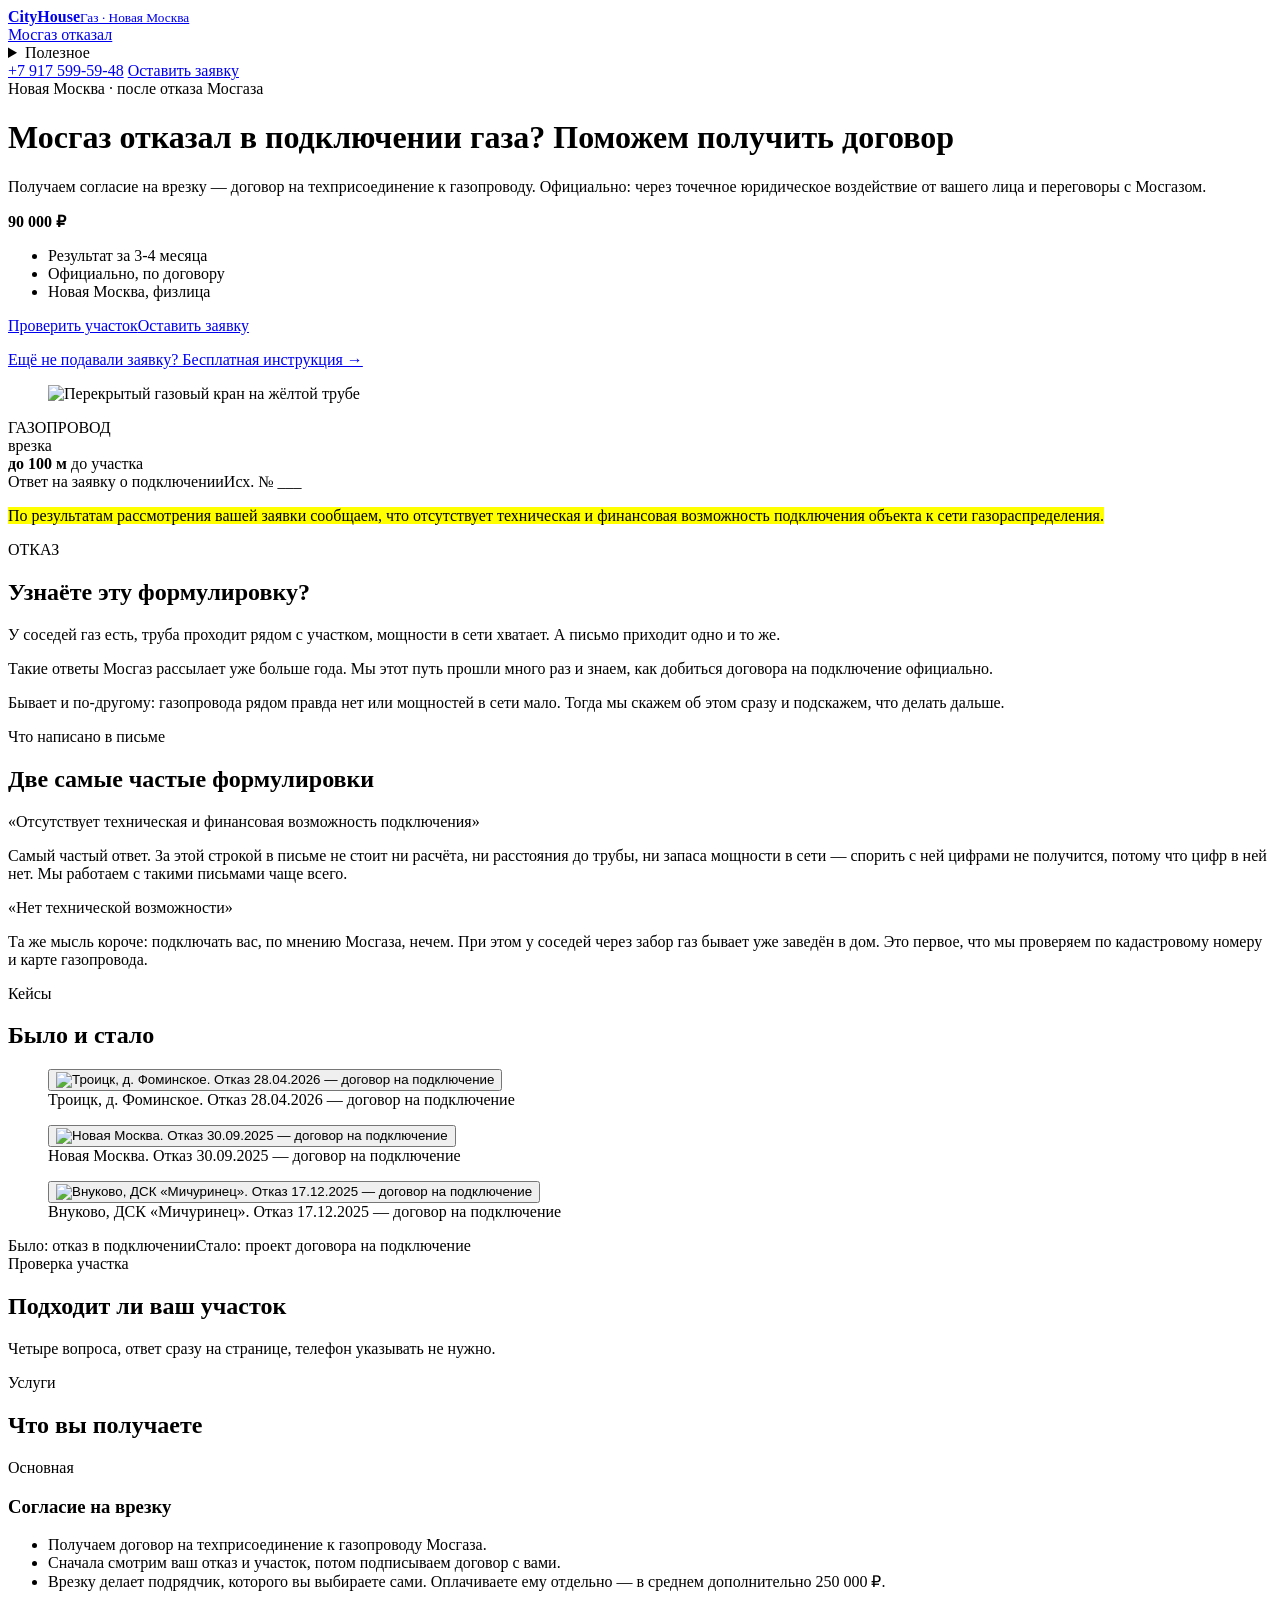
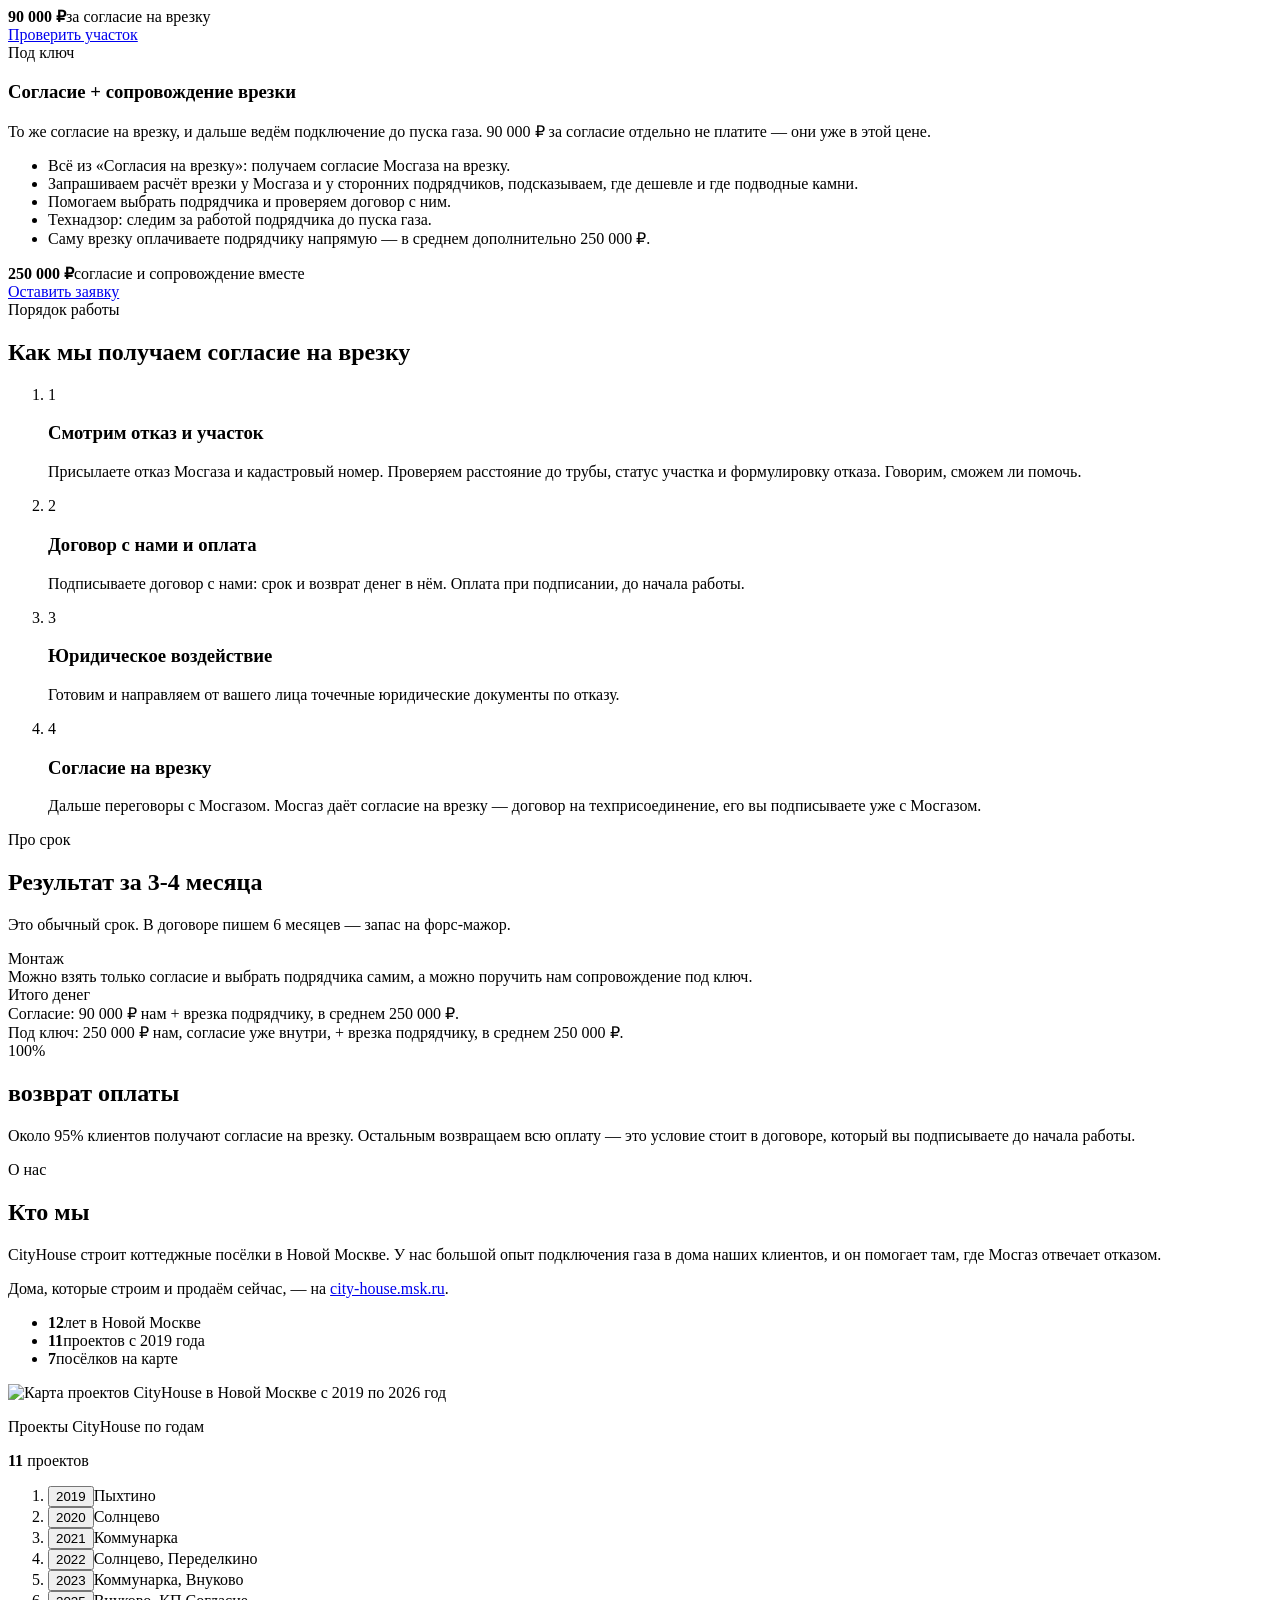
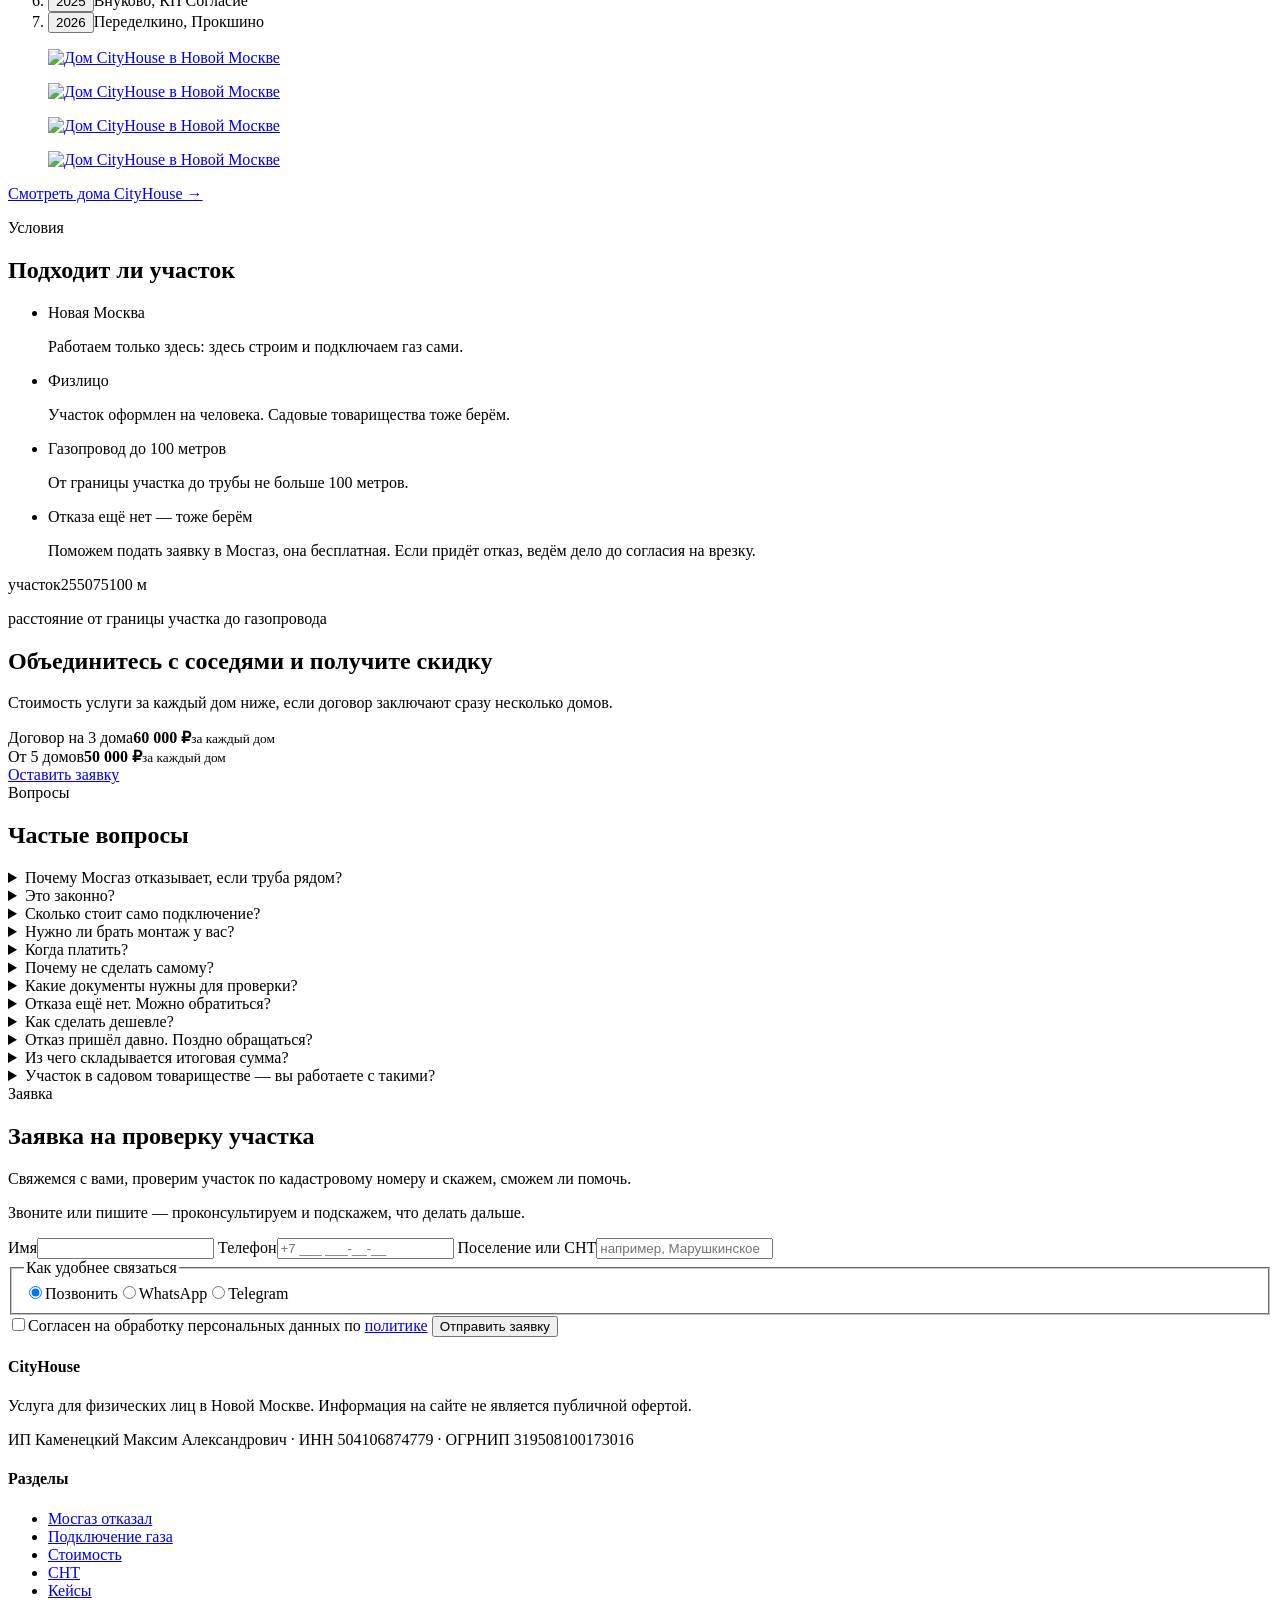
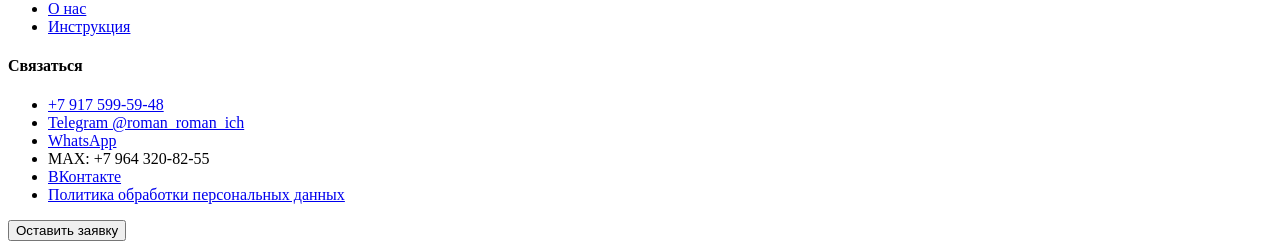
==== commit e3993162: "Починка: сборка с base под GitHub Pages" ====
--- a/index.html
+++ b/index.html
@@ -16,10 +16,10 @@
 <link rel="preconnect" href="https://fonts.googleapis.com">
 <link rel="preconnect" href="https://fonts.gstatic.com" crossorigin>
 <link rel="stylesheet" href="https://fonts.googleapis.com/css2?family=Unbounded:wght@500;700&family=Golos+Text:wght@400;500;600&family=IBM+Plex+Mono:wght@400;500&display=swap">
-<link rel="stylesheet" href="/assets/site.css?v=bbb513cd">
-<link rel="icon" href="/img/favicon.svg" type="image/svg+xml">
-<link rel="icon" href="/img/favicon-120.png" sizes="120x120" type="image/png">
-<link rel="apple-touch-icon" href="/img/favicon-120.png">
+<link rel="stylesheet" href="/gaz-landing/assets/site.css?v=bbb513cd">
+<link rel="icon" href="/gaz-landing/img/favicon.svg" type="image/svg+xml">
+<link rel="icon" href="/gaz-landing/img/favicon-120.png" sizes="120x120" type="image/png">
+<link rel="apple-touch-icon" href="/gaz-landing/img/favicon-120.png">
 <meta name="yandex-verification" content="cb1853f3357a638d">
 <meta name="google-site-verification" content="L_f5THGJOwdWVX1sTrfUOz_JEtpVM194dY_ABzDGJFU">
 <script type="application/ld+json">
@@ -165,15 +165,15 @@
 <!-- ШАПКА: общая для всех страниц -->
 <div class="site-head">
   <div class="wrap sh-row">
-    <a class="brand" href="/"><b>CityHouse</b><small>Газ · Новая Москва</small></a>
-    <nav class="nav" aria-label="Разделы"><a href="/" aria-current=page>Мосгаз отказал</a></nav>
-    <details class="more"><summary>Полезное</summary><div class="more-list"><a href="/podklyuchenie-gaza/">Подключение газа</a><a href="/stoimost/">Стоимость</a><a href="/snt/">СНТ</a><a href="/kejsy/">Кейсы</a><a href="/o-nas/">О нас</a></div></details>
+    <a class="brand" href="/gaz-landing/"><b>CityHouse</b><small>Газ · Новая Москва</small></a>
+    <nav class="nav" aria-label="Разделы"><a href="/gaz-landing/" aria-current=page>Мосгаз отказал</a></nav>
+    <details class="more"><summary>Полезное</summary><div class="more-list"><a href="/gaz-landing/podklyuchenie-gaza/">Подключение газа</a><a href="/gaz-landing/stoimost/">Стоимость</a><a href="/gaz-landing/snt/">СНТ</a><a href="/gaz-landing/kejsy/">Кейсы</a><a href="/gaz-landing/o-nas/">О нас</a></div></details>
     <a class="sh-phone" href="tel:+79175995948">+7 917 599-59-48</a>
     <a class="btn btn-pipe sh-cta" href="#form" data-open-lead>Оставить заявку</a>
   </div>
 </div>
 
-<header class="hero" id="top"><div class="wrap"><div class="hero-grid"><div class="hero-body"><span class="eyebrow">Новая Москва · после отказа Мосгаза</span><h1>Мосгаз отказал в подключении газа? Поможем получить договор</h1><p class="hero-sub">Получаем согласие на врезку — договор на техприсоединение к газопроводу. Официально: через точечное юридическое воздействие от вашего лица и переговоры с Мосгазом.</p><p class="hero-price"><b>90 000 ₽</b></p><ul class="chips"><li>Результат за 3-4 месяца</li><li>Официально, по договору</li><li>Новая Москва, физлица</li></ul><div class="hero-cta"><a class="btn btn-pipe" href="#check">Проверить участок</a><a class="btn btn-ghost" href="#form" data-open-lead>Оставить заявку</a></div><p class="hero-alt"><a href="/instrukciya/" data-goal="instrukciya_link">Ещё не подавали заявку? Бесплатная инструкция →</a></p></div><figure class="hero-img"><img src="/img/hero.jpg" alt="Перекрытый газовый кран на жёлтой трубе" width="1000" height="1000"></figure></div></div><div class="pipe-line" aria-hidden="true"><span class="pipe-mark">ГАЗОПРОВОД</span><div class="pipe-main"></div><div class="pipe-tap"></div><span class="pipe-label">врезка<br><b>до 100 м</b> до участка</span></div></header>
+<header class="hero" id="top"><div class="wrap"><div class="hero-grid"><div class="hero-body"><span class="eyebrow">Новая Москва · после отказа Мосгаза</span><h1>Мосгаз отказал в подключении газа? Поможем получить договор</h1><p class="hero-sub">Получаем согласие на врезку — договор на техприсоединение к газопроводу. Официально: через точечное юридическое воздействие от вашего лица и переговоры с Мосгазом.</p><p class="hero-price"><b>90 000 ₽</b></p><ul class="chips"><li>Результат за 3-4 месяца</li><li>Официально, по договору</li><li>Новая Москва, физлица</li></ul><div class="hero-cta"><a class="btn btn-pipe" href="#check">Проверить участок</a><a class="btn btn-ghost" href="#form" data-open-lead>Оставить заявку</a></div><p class="hero-alt"><a href="/instrukciya/" data-goal="instrukciya_link">Ещё не подавали заявку? Бесплатная инструкция →</a></p></div><figure class="hero-img"><img src="/gaz-landing/img/hero.jpg" alt="Перекрытый газовый кран на жёлтой трубе" width="1000" height="1000"></figure></div></div><div class="pipe-line" aria-hidden="true"><span class="pipe-mark">ГАЗОПРОВОД</span><div class="pipe-main"></div><div class="pipe-tap"></div><span class="pipe-label">врезка<br><b>до 100 м</b> до участка</span></div></header>
 
 <!-- refusal -->
 <section id="refusal"><div class="wrap"><div class="refusal-grid"><div class="letter" role="img" aria-label="Фрагмент письма с отказом"><div class="letter-head"><span>Ответ на заявку о подключении</span><span>Исх. № ___</span></div><p><mark>По результатам рассмотрения вашей заявки сообщаем, что отсутствует техническая и финансовая возможность подключения объекта к сети газораспределения.</mark></p><span class="stamp">ОТКАЗ</span></div><div class="refusal-text"><h2>Узнаёте эту формулировку?</h2><p>У соседей газ есть, труба проходит рядом с участком, мощности в сети хватает. А письмо приходит одно и то же.</p><p>Такие ответы Мосгаз рассылает уже больше года. Мы этот путь прошли много раз и знаем, как добиться договора на подключение официально.</p><p>Бывает и по-другому: газопровода рядом правда нет или мощностей в сети мало. Тогда мы скажем об этом сразу и подскажем, что делать дальше.</p></div></div></div></section>
@@ -182,7 +182,7 @@
 <section id="quotes"><div class="wrap"><div class="sec-head"><span class="eyebrow">Что написано в письме</span><h2>Две самые частые формулировки</h2></div><div class="quotes"><div class="quote"><q>Отсутствует техническая и финансовая возможность подключения</q><p>Самый частый ответ. За этой строкой в письме не стоит ни расчёта, ни расстояния до трубы, ни запаса мощности в сети — спорить с ней цифрами не получится, потому что цифр в ней нет. Мы работаем с такими письмами чаще всего.</p></div><div class="quote"><q>Нет технической возможности</q><p>Та же мысль короче: подключать вас, по мнению Мосгаза, нечем. При этом у соседей через забор газ бывает уже заведён в дом. Это первое, что мы проверяем по кадастровому номеру и карте газопровода.</p></div></div></div></section>
 
 <!-- cases -->
-<section id="cases" class="tint"><div class="wrap"><div class="sec-head"><span class="eyebrow">Кейсы</span><h2>Было и стало</h2></div><div class="cases"><figure class="case"><button type="button" class="case-open" data-src="/img/case1.jpg" aria-label="Открыть крупно: Троицк, д. Фоминское. Отказ 28.04.2026 — договор на подключение"><img src="/img/case1.jpg" alt="Троицк, д. Фоминское. Отказ 28.04.2026 — договор на подключение" loading="lazy" width="1000" height="1000"></button><figcaption>Троицк, д. Фоминское. Отказ 28.04.2026 — договор на подключение</figcaption></figure><figure class="case"><button type="button" class="case-open" data-src="/img/case2.jpg" aria-label="Открыть крупно: Новая Москва. Отказ 30.09.2025 — договор на подключение"><img src="/img/case2.jpg" alt="Новая Москва. Отказ 30.09.2025 — договор на подключение" loading="lazy" width="1000" height="1000"></button><figcaption>Новая Москва. Отказ 30.09.2025 — договор на подключение</figcaption></figure><figure class="case"><button type="button" class="case-open" data-src="/img/case3.jpg" aria-label="Открыть крупно: Внуково, ДСК «Мичуринец». Отказ 17.12.2025 — договор на подключение"><img src="/img/case3.jpg" alt="Внуково, ДСК «Мичуринец». Отказ 17.12.2025 — договор на подключение" loading="lazy" width="1000" height="1000"></button><figcaption>Внуково, ДСК «Мичуринец». Отказ 17.12.2025 — договор на подключение</figcaption></figure></div><div class="legend"><span class="w">Было: отказ в подключении</span><span class="n">Стало: проект договора на подключение</span></div></div></section>
+<section id="cases" class="tint"><div class="wrap"><div class="sec-head"><span class="eyebrow">Кейсы</span><h2>Было и стало</h2></div><div class="cases"><figure class="case"><button type="button" class="case-open" data-src="/gaz-landing/img/case1.jpg" aria-label="Открыть крупно: Троицк, д. Фоминское. Отказ 28.04.2026 — договор на подключение"><img src="/gaz-landing/img/case1.jpg" alt="Троицк, д. Фоминское. Отказ 28.04.2026 — договор на подключение" loading="lazy" width="1000" height="1000"></button><figcaption>Троицк, д. Фоминское. Отказ 28.04.2026 — договор на подключение</figcaption></figure><figure class="case"><button type="button" class="case-open" data-src="/gaz-landing/img/case2.jpg" aria-label="Открыть крупно: Новая Москва. Отказ 30.09.2025 — договор на подключение"><img src="/gaz-landing/img/case2.jpg" alt="Новая Москва. Отказ 30.09.2025 — договор на подключение" loading="lazy" width="1000" height="1000"></button><figcaption>Новая Москва. Отказ 30.09.2025 — договор на подключение</figcaption></figure><figure class="case"><button type="button" class="case-open" data-src="/gaz-landing/img/case3.jpg" aria-label="Открыть крупно: Внуково, ДСК «Мичуринец». Отказ 17.12.2025 — договор на подключение"><img src="/gaz-landing/img/case3.jpg" alt="Внуково, ДСК «Мичуринец». Отказ 17.12.2025 — договор на подключение" loading="lazy" width="1000" height="1000"></button><figcaption>Внуково, ДСК «Мичуринец». Отказ 17.12.2025 — договор на подключение</figcaption></figure></div><div class="legend"><span class="w">Было: отказ в подключении</span><span class="n">Стало: проект договора на подключение</span></div></div></section>
 
 <!-- quiz -->
 <section id="check"><div class="wrap"><div class="sec-head"><span class="eyebrow">Проверка участка</span><h2>Подходит ли ваш участок</h2><p class="lead">Четыре вопроса, ответ сразу на странице, телефон указывать не нужно.</p></div><div class="quiz" id="quiz" aria-live="polite"></div><script type="application/json" id="quiz-data">{"q": [{"q": "Участок в Новой Москве?", "yes": "Да", "no": "Нет"}, {"q": "Участок оформлен на физическое лицо?", "yes": "Да, на человека", "no": "Нет, на компанию"}, {"q": "Газопровод ближе 100 метров от границы участка?", "yes": "Да, ближе", "no": "Нет, дальше", "unsure": "Не знаю"}, {"q": "Отказ Мосгаза у вас на руках?", "yes": "Да, есть", "no": "Пока нет"}], "ok": ["Ваш случай подходит", "Участок проходит по всем условиям. Оставьте заявку: посмотрим ваш отказ, назовём стоимость и подпишем договор."], "maybe": ["Уточним расстояние", "Остальные условия выполнены. Расстояние до газопровода посмотрим сами по кадастровому номеру и скажем, сможем ли помочь."], "no": ["Похоже, это не наш случай", "По ответам видно, что здесь мы вряд ли будем полезны. Напишите нам всё равно — подскажем, что делать дальше. И если данные по участку изменятся, посмотрим ещё раз."], "reasons": {"geo": "Мы работаем только в Новой Москве.", "legal": "Работаем с участками, которые оформлены на человека.", "distance": "До газопровода больше 100 метров — это уже другая задача, её мы не ведём."}, "noref": "Отказа ещё нет — это тоже наш случай. Поможем подать заявку в Мосгаз, а если придёт отказ, доведём до согласия на врезку.", "noref_title": "Поможем подать заявку"}</script></div></section>
@@ -200,7 +200,7 @@
 <section class="guarantee" id="guarantee"><div class="g-band"><div class="wrap g-inner"><span class="g-big">100%</span><h2>возврат оплаты</h2><p>Около 95% клиентов получают согласие на врезку. Остальным возвращаем всю оплату — это условие стоит в договоре, который вы подписываете до начала работы.</p></div></div></section>
 
 <!-- about -->
-<section id="about"><div class="wrap"><div class="sec-head"><span class="eyebrow">О нас</span><h2>Кто мы</h2></div><div class="about-grid"><div class="prose"><p>CityHouse строит коттеджные посёлки в Новой Москве. У нас большой опыт подключения газа в дома наших клиентов, и он помогает там, где Мосгаз отвечает отказом.</p><p>Дома, которые строим и продаём сейчас, — на <a href="https://city-house.msk.ru/">city-house.msk.ru</a>.</p></div><ul class="stats"><li><b class="stat-n" data-n="12">12</b><span>лет в Новой Москве</span></li><li><b class="stat-n" data-n="11">11</b><span>проектов с 2019 года</span></li><li><b class="stat-n" data-n="7">7</b><span>посёлков на карте</span></li></ul></div><div class="map" data-map><div class="map-frame"><div class="map-img"><img src="/img/karta.jpg" alt="Карта проектов CityHouse в Новой Москве с 2019 по 2026 год" loading="lazy" width="1400" height="1310"><span class="map-pt" style="left:15.6%;top:36.3%" data-year="2019" title="Пыхтино 2019"></span><span class="map-pt" style="left:49.6%;top:22.6%" data-year="2020" title="Солнцево 2020"></span><span class="map-pt" style="left:72.7%;top:72.8%" data-year="2021" title="Коммунарка 2021"></span><span class="map-pt" style="left:50.3%;top:27.0%" data-year="2022" title="Солнцево 2022"></span><span class="map-pt" style="left:22.9%;top:22.6%" data-year="2022" title="Переделкино 2022"></span><span class="map-pt" style="left:74.2%;top:77.3%" data-year="2023" title="Коммунарка 2023"></span><span class="map-pt" style="left:3.6%;top:40.8%" data-year="2023" title="Внуково 2023"></span><span class="map-pt" style="left:3.6%;top:40.8%" data-year="2025" title="Внуково 2025"></span><span class="map-pt" style="left:47.1%;top:86.5%" data-year="2025" title="КП Согласие 2025"></span><span class="map-pt" style="left:22.9%;top:22.6%" data-year="2026" title="Переделкино 2026"></span><span class="map-pt" style="left:47.1%;top:63.1%" data-year="2026" title="Прокшино 2026"></span></div></div><div class="map-side"><p class="eyebrow">Проекты CityHouse по годам</p><p class="map-count"><b data-map-count>11</b> проектов</p><ol class="map-years"><li><button type="button" data-year="2019">2019</button><span>Пыхтино</span></li><li><button type="button" data-year="2020">2020</button><span>Солнцево</span></li><li><button type="button" data-year="2021">2021</button><span>Коммунарка</span></li><li><button type="button" data-year="2022">2022</button><span>Солнцево, Переделкино</span></li><li><button type="button" data-year="2023">2023</button><span>Коммунарка, Внуково</span></li><li><button type="button" data-year="2025">2025</button><span>Внуково, КП Согласие</span></li><li><button type="button" data-year="2026">2026</button><span>Переделкино, Прокшино</span></li></ol></div></div><a class="about-photos" href="https://city-house.msk.ru/" target="_blank" rel="noopener"><figure><img src="/img/dom1.jpg" alt="Дом CityHouse в Новой Москве" loading="lazy"></figure><figure><img src="/img/dom2.jpg" alt="Дом CityHouse в Новой Москве" loading="lazy"></figure><figure><img src="/img/dom3.jpg" alt="Дом CityHouse в Новой Москве" loading="lazy"></figure><figure><img src="/img/dom4.jpg" alt="Дом CityHouse в Новой Москве" loading="lazy"></figure></a><p class="about-site"><a class="btn btn-ghost" href="https://city-house.msk.ru/" target="_blank" rel="noopener">Смотреть дома CityHouse →</a></p></div></section>
+<section id="about"><div class="wrap"><div class="sec-head"><span class="eyebrow">О нас</span><h2>Кто мы</h2></div><div class="about-grid"><div class="prose"><p>CityHouse строит коттеджные посёлки в Новой Москве. У нас большой опыт подключения газа в дома наших клиентов, и он помогает там, где Мосгаз отвечает отказом.</p><p>Дома, которые строим и продаём сейчас, — на <a href="https://city-house.msk.ru/">city-house.msk.ru</a>.</p></div><ul class="stats"><li><b class="stat-n" data-n="12">12</b><span>лет в Новой Москве</span></li><li><b class="stat-n" data-n="11">11</b><span>проектов с 2019 года</span></li><li><b class="stat-n" data-n="7">7</b><span>посёлков на карте</span></li></ul></div><div class="map" data-map><div class="map-frame"><div class="map-img"><img src="/gaz-landing/img/karta.jpg" alt="Карта проектов CityHouse в Новой Москве с 2019 по 2026 год" loading="lazy" width="1400" height="1310"><span class="map-pt" style="left:15.6%;top:36.3%" data-year="2019" title="Пыхтино 2019"></span><span class="map-pt" style="left:49.6%;top:22.6%" data-year="2020" title="Солнцево 2020"></span><span class="map-pt" style="left:72.7%;top:72.8%" data-year="2021" title="Коммунарка 2021"></span><span class="map-pt" style="left:50.3%;top:27.0%" data-year="2022" title="Солнцево 2022"></span><span class="map-pt" style="left:22.9%;top:22.6%" data-year="2022" title="Переделкино 2022"></span><span class="map-pt" style="left:74.2%;top:77.3%" data-year="2023" title="Коммунарка 2023"></span><span class="map-pt" style="left:3.6%;top:40.8%" data-year="2023" title="Внуково 2023"></span><span class="map-pt" style="left:3.6%;top:40.8%" data-year="2025" title="Внуково 2025"></span><span class="map-pt" style="left:47.1%;top:86.5%" data-year="2025" title="КП Согласие 2025"></span><span class="map-pt" style="left:22.9%;top:22.6%" data-year="2026" title="Переделкино 2026"></span><span class="map-pt" style="left:47.1%;top:63.1%" data-year="2026" title="Прокшино 2026"></span></div></div><div class="map-side"><p class="eyebrow">Проекты CityHouse по годам</p><p class="map-count"><b data-map-count>11</b> проектов</p><ol class="map-years"><li><button type="button" data-year="2019">2019</button><span>Пыхтино</span></li><li><button type="button" data-year="2020">2020</button><span>Солнцево</span></li><li><button type="button" data-year="2021">2021</button><span>Коммунарка</span></li><li><button type="button" data-year="2022">2022</button><span>Солнцево, Переделкино</span></li><li><button type="button" data-year="2023">2023</button><span>Коммунарка, Внуково</span></li><li><button type="button" data-year="2025">2025</button><span>Внуково, КП Согласие</span></li><li><button type="button" data-year="2026">2026</button><span>Переделкино, Прокшино</span></li></ol></div></div><a class="about-photos" href="https://city-house.msk.ru/" target="_blank" rel="noopener"><figure><img src="/gaz-landing/img/dom1.jpg" alt="Дом CityHouse в Новой Москве" loading="lazy"></figure><figure><img src="/gaz-landing/img/dom2.jpg" alt="Дом CityHouse в Новой Москве" loading="lazy"></figure><figure><img src="/gaz-landing/img/dom3.jpg" alt="Дом CityHouse в Новой Москве" loading="lazy"></figure><figure><img src="/gaz-landing/img/dom4.jpg" alt="Дом CityHouse в Новой Москве" loading="lazy"></figure></a><p class="about-site"><a class="btn btn-ghost" href="https://city-house.msk.ru/" target="_blank" rel="noopener">Смотреть дома CityHouse →</a></p></div></section>
 
 <!-- limits -->
 <section id="limits" class="tint"><div class="wrap"><div class="sec-head"><span class="eyebrow">Условия</span><h2>Подходит ли участок</h2></div><ul class="limits"><li class="limit"><span class="limit-k">Новая Москва</span><p>Работаем только здесь: здесь строим и подключаем газ сами.</p></li><li class="limit"><span class="limit-k">Физлицо</span><p>Участок оформлен на человека. Садовые товарищества тоже берём.</p></li><li class="limit"><span class="limit-k">Газопровод до 100 метров</span><p>От границы участка до трубы не больше 100 метров.</p></li><li class="limit"><span class="limit-k">Отказа ещё нет — тоже берём</span><p>Поможем подать заявку в Мосгаз, она бесплатная. Если придёт отказ, ведём дело до согласия на врезку.</p></li></ul><div class="scale" aria-hidden="true"><div class="scale-bar"></div><div class="scale-ticks"><span>участок</span><span>25</span><span>50</span><span>75</span><span>100 м</span></div><p class="scale-cap">расстояние от границы участка до газопровода</p></div></div></section>
@@ -209,7 +209,7 @@
 <section class="nb-sec" id="neighbors"><div class="wrap"><div class="nb"><div class="nb-head"><div class="houses" aria-hidden="true"><i></i><i></i><i></i><i></i><i></i></div><h2>Объединитесь с соседями и получите скидку</h2><p class="lead">Стоимость услуги за каждый дом ниже, если договор заключают сразу несколько домов.</p></div><div class="tiers"><div class="tier"><span>Договор на 3 дома</span><b>60 000 ₽</b><small>за каждый дом</small></div><div class="tier"><span>От 5 домов</span><b>50 000 ₽</b><small>за каждый дом</small></div></div><a class="btn btn-pipe" href="#form" data-open-lead>Оставить заявку</a></div></div></section>
 
 <!-- faq -->
-<section id="faq"><div class="wrap"><div class="sec-head"><span class="eyebrow">Вопросы</span><h2>Частые вопросы</h2></div><div class="faq"><details class="faq-item"><summary>Почему Мосгаз отказывает, если труба рядом?</summary><p>Тариф на подключение частного дома не покрывает расходы Мосгаза на работы, поэтому на подключении физлиц они экономят — отказ приходит даже там, где газопровод рядом. Мы добиваемся согласия на врезку законным путём.</p></details><details class="faq-item"><summary>Это законно?</summary><p>Да, всё официально. Отказ без расчёта оспариваем юридически от вашего лица и ведём переговоры с Мосгазом — и заявку рассматривают по существу.</p></details><details class="faq-item"><summary>Сколько стоит само подключение?</summary><p>Врезку делает Мосгаз по официальному договору или сторонний подрядчик — на ваш выбор. В Новой Москве в среднем 250 000 ₽, точную сумму считают на месте: зависит от длины трубы до дома и того, что подключаете в доме. Платите им напрямую, наша услуга в эту сумму не входит. В Подмосковье суммы начинаются от 500-600 тыс ₽.</p></details><details class="faq-item"><summary>Нужно ли брать монтаж у вас?</summary><p>Нет. Можно взять только согласие за 90 000 ₽ и выбрать подрядчика самим. Можно под ключ за 250 000 ₽: согласие уже внутри, плюс подберём подрядчика, проверим договор с ним и проведём технадзор. Врезку в обоих случаях оплачиваете подрядчику — в среднем дополнительно 250 000 ₽.</p></details><details class="faq-item"><summary>Когда платить?</summary><p>При подписании договора, до начала работы. Если согласие на врезку получить не удастся, возвращаем всю оплату — это записано в договоре.</p></details><details class="faq-item"><summary>Почему не сделать самому?</summary><p>Можно: оспорить отказ вправе любой. Но без опыта документы легко составить так, что они не сработают, и время уйдёт на второй круг. Мы этот путь прошли и на своих домах, и с клиентами, тексты и порядок у нас отработаны.</p></details><details class="faq-item"><summary>Какие документы нужны для проверки?</summary><p>Отказ Мосгаза и кадастровый номер участка.</p></details><details class="faq-item"><summary>Отказа ещё нет. Можно обратиться?</summary><p>Да. Поможем подать заявку в Мосгаз, она бесплатная — вот <a href="/instrukciya/">инструкция по подаче без ошибок</a>. Если придёт отказ, ведём дело до согласия на врезку.</p></details><details class="faq-item"><summary>Как сделать дешевле?</summary><p>Объединиться с соседями. Договор на 3 дома — 60 000 ₽ за каждый дом, от 5 домов — 50 000 ₽ за дом вместо 90 000 ₽. Работу ведём одним пакетом.</p></details><details class="faq-item"><summary>Отказ пришёл давно. Поздно обращаться?</summary><p>Присылайте письмо, посмотрим. С тех пор могли измениться и ваш участок, и сеть рядом с ним, поэтому разбираем каждый случай заново по кадастровому номеру.</p></details><details class="faq-item"><summary>Из чего складывается итоговая сумма?</summary><p>Из двух частей. Наша услуга: 90 000 ₽ за согласие на врезку или 250 000 ₽ под ключ. И сама врезка: её делает Мосгаз или подрядчик, в среднем 250 000 ₽, точную сумму он считает по вашему участку.</p></details><details class="faq-item"><summary>Участок в садовом товариществе — вы работаете с такими?</summary><p>Да, СНТ берём. Соседям в товариществе выгоднее идти одной заявкой — цена за дом ниже.</p></details></div></div></section>
+<section id="faq"><div class="wrap"><div class="sec-head"><span class="eyebrow">Вопросы</span><h2>Частые вопросы</h2></div><div class="faq"><details class="faq-item"><summary>Почему Мосгаз отказывает, если труба рядом?</summary><p>Тариф на подключение частного дома не покрывает расходы Мосгаза на работы, поэтому на подключении физлиц они экономят — отказ приходит даже там, где газопровод рядом. Мы добиваемся согласия на врезку законным путём.</p></details><details class="faq-item"><summary>Это законно?</summary><p>Да, всё официально. Отказ без расчёта оспариваем юридически от вашего лица и ведём переговоры с Мосгазом — и заявку рассматривают по существу.</p></details><details class="faq-item"><summary>Сколько стоит само подключение?</summary><p>Врезку делает Мосгаз по официальному договору или сторонний подрядчик — на ваш выбор. В Новой Москве в среднем 250 000 ₽, точную сумму считают на месте: зависит от длины трубы до дома и того, что подключаете в доме. Платите им напрямую, наша услуга в эту сумму не входит. В Подмосковье суммы начинаются от 500-600 тыс ₽.</p></details><details class="faq-item"><summary>Нужно ли брать монтаж у вас?</summary><p>Нет. Можно взять только согласие за 90 000 ₽ и выбрать подрядчика самим. Можно под ключ за 250 000 ₽: согласие уже внутри, плюс подберём подрядчика, проверим договор с ним и проведём технадзор. Врезку в обоих случаях оплачиваете подрядчику — в среднем дополнительно 250 000 ₽.</p></details><details class="faq-item"><summary>Когда платить?</summary><p>При подписании договора, до начала работы. Если согласие на врезку получить не удастся, возвращаем всю оплату — это записано в договоре.</p></details><details class="faq-item"><summary>Почему не сделать самому?</summary><p>Можно: оспорить отказ вправе любой. Но без опыта документы легко составить так, что они не сработают, и время уйдёт на второй круг. Мы этот путь прошли и на своих домах, и с клиентами, тексты и порядок у нас отработаны.</p></details><details class="faq-item"><summary>Какие документы нужны для проверки?</summary><p>Отказ Мосгаза и кадастровый номер участка.</p></details><details class="faq-item"><summary>Отказа ещё нет. Можно обратиться?</summary><p>Да. Поможем подать заявку в Мосгаз, она бесплатная — вот <a href="/gaz-landing/instrukciya/">инструкция по подаче без ошибок</a>. Если придёт отказ, ведём дело до согласия на врезку.</p></details><details class="faq-item"><summary>Как сделать дешевле?</summary><p>Объединиться с соседями. Договор на 3 дома — 60 000 ₽ за каждый дом, от 5 домов — 50 000 ₽ за дом вместо 90 000 ₽. Работу ведём одним пакетом.</p></details><details class="faq-item"><summary>Отказ пришёл давно. Поздно обращаться?</summary><p>Присылайте письмо, посмотрим. С тех пор могли измениться и ваш участок, и сеть рядом с ним, поэтому разбираем каждый случай заново по кадастровому номеру.</p></details><details class="faq-item"><summary>Из чего складывается итоговая сумма?</summary><p>Из двух частей. Наша услуга: 90 000 ₽ за согласие на врезку или 250 000 ₽ под ключ. И сама врезка: её делает Мосгаз или подрядчик, в среднем 250 000 ₽, точную сумму он считает по вашему участку.</p></details><details class="faq-item"><summary>Участок в садовом товариществе — вы работаете с такими?</summary><p>Да, СНТ берём. Соседям в товариществе выгоднее идти одной заявкой — цена за дом ниже.</p></details></div></div></section>
 
 <!-- form -->
 <section class="tint" id="form">
@@ -217,14 +217,14 @@
     <div class="sec-head" style="margin:0"><span class="eyebrow">Заявка</span><h2>Заявка на проверку участка</h2><p class="lead">Свяжемся с вами, проверим участок по кадастровому номеру и скажем, сможем ли помочь.</p><p class="consult">Звоните или пишите — проконсультируем и подскажем, что делать дальше.</p></div>
     <div>
       <form id="lead" novalidate data-endpoint="/send.php" data-ym="113493938" data-goal="lead">
-        <input type="hidden" name="page" value="/"><input type="hidden" name="src" value=""><input type="hidden" name="quiz" value="">
+        <input type="hidden" name="page" value="/gaz-landing/"><input type="hidden" name="src" value=""><input type="hidden" name="quiz" value="">
         <label class="f" for="f-name">Имя<input id="f-name" name="name" type="text" autocomplete="given-name" required></label>
         <label class="f" for="f-phone">Телефон<input id="f-phone" name="phone" type="tel" inputmode="tel" autocomplete="tel" placeholder="+7 ___ ___-__-__" required></label>
         <label class="f" for="f-place">Поселение или СНТ<input id="f-place" name="place" type="text" placeholder="например, Марушкинское"></label>
         <fieldset><legend>Как удобнее связаться</legend><div class="seg"><label><input type="radio" name="via" id="f-via-call" value="Позвонить" checked><span>Позвонить</span></label><label><input type="radio" name="via" id="f-via-wa" value="WhatsApp"><span>WhatsApp</span></label><label><input type="radio" name="via" id="f-via-tg" value="Telegram"><span>Telegram</span></label></div></fieldset>
         <label class="f" for="f-tg" id="f-tg-wrap" hidden>Ник в Telegram<input id="f-tg" name="telegram" type="text" autocomplete="off" placeholder="@username"></label>
         <p class="q-badge" id="q-badge" hidden></p>
-        <label class="consent" for="f-ok"><input id="f-ok" type="checkbox" required>Согласен на обработку персональных данных по&nbsp;<a href="/politika/">политике</a></label>
+        <label class="consent" for="f-ok"><input id="f-ok" type="checkbox" required>Согласен на обработку персональных данных по&nbsp;<a href="/gaz-landing/politika/">политике</a></label>
         <button class="btn btn-pipe" type="submit">Отправить заявку</button>
         <p id="f-err" class="consent" hidden style="color:var(--was)">Укажите имя, телефон, отметьте согласие и, если выбрали Telegram, ник — чтобы мы могли связаться.</p>
       </form>
@@ -241,12 +241,12 @@
       <p>Услуга для физических лиц в Новой Москве. Информация на сайте не является публичной офертой.</p>
       <p>ИП Каменецкий Максим Александрович · ИНН 504106874779 · ОГРНИП 319508100173016</p>
     </div>
-    <div><h4>Разделы</h4><ul><li><a href="/">Мосгаз отказал</a></li><li><a href="/podklyuchenie-gaza/">Подключение газа</a></li><li><a href="/stoimost/">Стоимость</a></li><li><a href="/snt/">СНТ</a></li><li><a href="/kejsy/">Кейсы</a></li><li><a href="/o-nas/">О нас</a></li><li><a href="/instrukciya/">Инструкция</a></li></ul></div>
+    <div><h4>Разделы</h4><ul><li><a href="/gaz-landing/">Мосгаз отказал</a></li><li><a href="/gaz-landing/podklyuchenie-gaza/">Подключение газа</a></li><li><a href="/gaz-landing/stoimost/">Стоимость</a></li><li><a href="/gaz-landing/snt/">СНТ</a></li><li><a href="/gaz-landing/kejsy/">Кейсы</a></li><li><a href="/gaz-landing/o-nas/">О нас</a></li><li><a href="/gaz-landing/instrukciya/">Инструкция</a></li></ul></div>
     <div><h4>Связаться</h4><ul>
       <li><a href="tel:+79175995948">+7 917 599-59-48</a></li>
       <li><a href="https://t.me/roman_roman_ich">Telegram @roman_roman_ich</a></li>
       <li><a href="https://wa.me/79643208255">WhatsApp</a></li><li>MAX: +7 964 320-82-55</li><li><a href="https://vk.ru/roma.luno">ВКонтакте</a></li>
-      <li><a href="/politika/">Политика обработки персональных данных</a></li>
+      <li><a href="/gaz-landing/politika/">Политика обработки персональных данных</a></li>
     </ul></div>
   </div>
 </footer>
@@ -257,11 +257,11 @@
   <button type="button" class="lm-close" aria-label="Закрыть" data-close-lead>×</button>
   <div class="lm-head"><h3 id="lm-title">Пришлите отказ Мосгаза — ответим, можно ли получить согласие на врезку</h3><p>Свяжемся с вами, проверим участок по кадастровому номеру и скажем, сможем ли помочь.</p></div>
   <form id="lead2" novalidate data-endpoint="/send.php" data-ym="113493938" data-goal="lead">
-    <input type="hidden" name="page" value="/"><input type="hidden" name="src" value=""><input type="hidden" name="quiz" value="">
+    <input type="hidden" name="page" value="/gaz-landing/"><input type="hidden" name="src" value=""><input type="hidden" name="quiz" value="">
     <label class="f" for="m-name">Имя<input id="m-name" name="name" type="text" autocomplete="given-name" required></label>
     <label class="f" for="m-phone">Телефон<input id="m-phone" name="phone" type="tel" inputmode="tel" autocomplete="tel" placeholder="+7 ___ ___-__-__" required></label>
 <fieldset><legend>Как удобнее связаться</legend><div class="seg"><label><input type="radio" name="via" id="m-via-call" value="Позвонить" checked><span>Позвонить</span></label><label><input type="radio" name="via" id="m-via-wa" value="WhatsApp"><span>WhatsApp</span></label><label><input type="radio" name="via" id="m-via-tg" value="Telegram"><span>Telegram</span></label></div></fieldset>    <label class="f" for="m-tg" id="m-tg-wrap" hidden>Ник в Telegram<input id="m-tg" name="telegram" type="text" autocomplete="off" placeholder="@username"></label>
-    <label class="consent" for="m-ok"><input id="m-ok" type="checkbox" required>Согласен на обработку персональных данных по&nbsp;<a href="/politika/">политике</a></label>
+    <label class="consent" for="m-ok"><input id="m-ok" type="checkbox" required>Согласен на обработку персональных данных по&nbsp;<a href="/gaz-landing/politika/">политике</a></label>
     <button class="btn btn-pipe" type="submit">Отправить заявку</button>
     <p id="m-err" class="consent" hidden style="color:var(--was)">Укажите имя, телефон, отметьте согласие и, если выбрали Telegram, ник — чтобы мы могли связаться.</p>
   </form>
@@ -269,6 +269,6 @@
 </dialog>
 
 <dialog class="zoom" id="zoom"><form method="dialog"><button aria-label="Закрыть">×</button></form><img id="zoom-img" alt=""></dialog>
-<script src="/assets/site.js?v=bbb513cd" defer></script>
+<script src="/gaz-landing/assets/site.js?v=bbb513cd" defer></script>
 </body>
 </html>
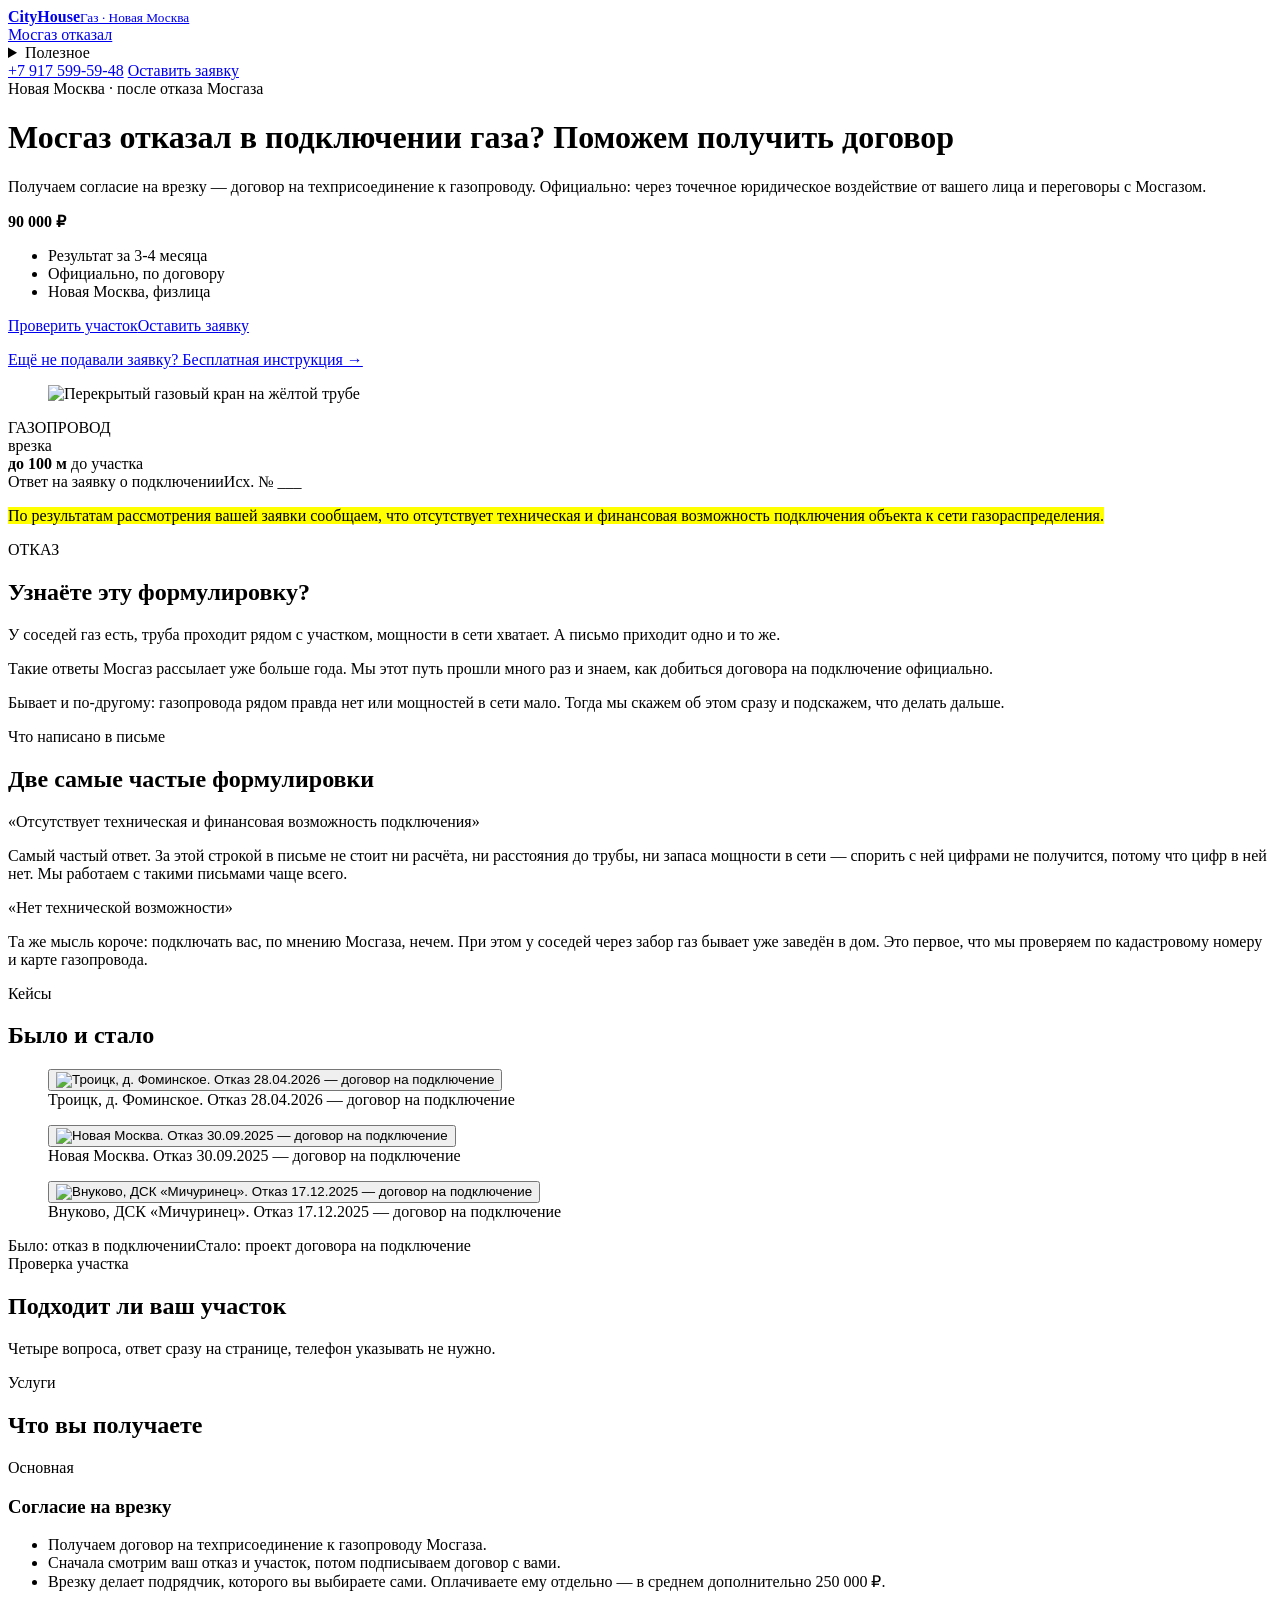
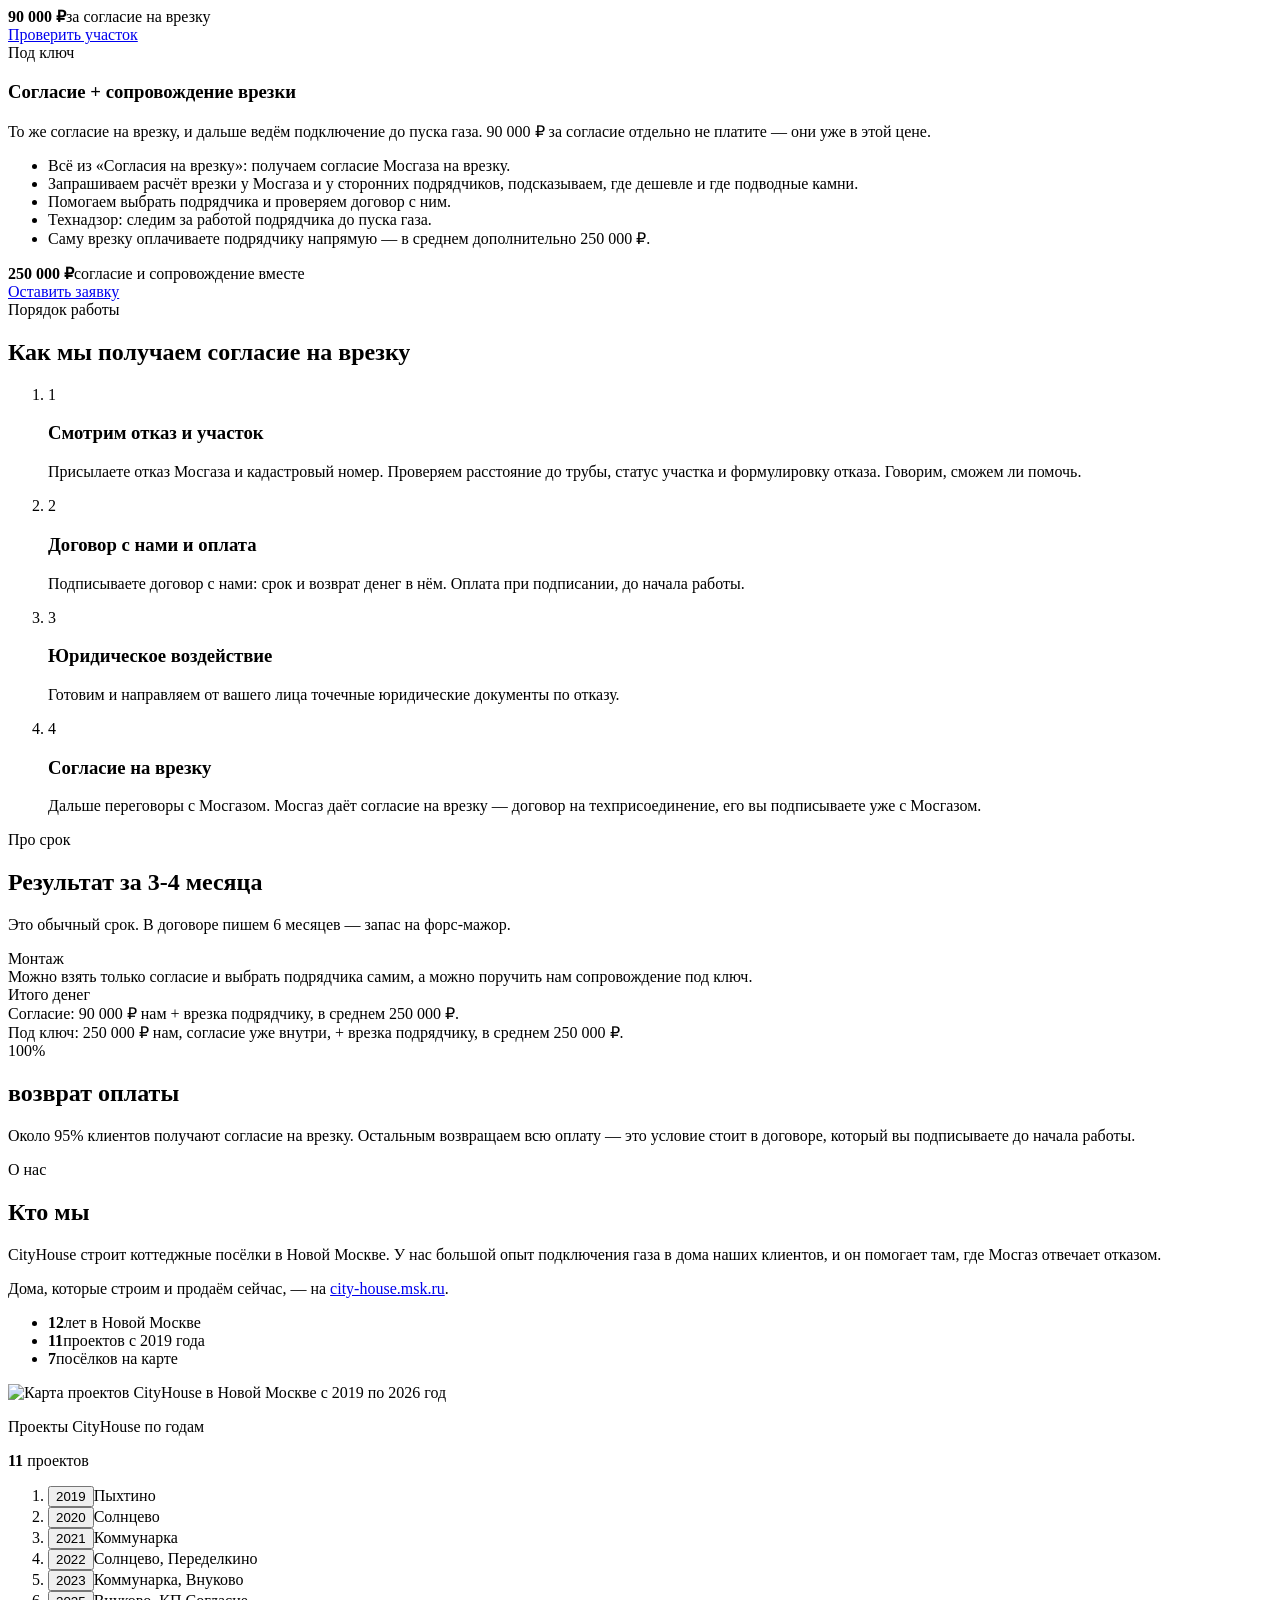
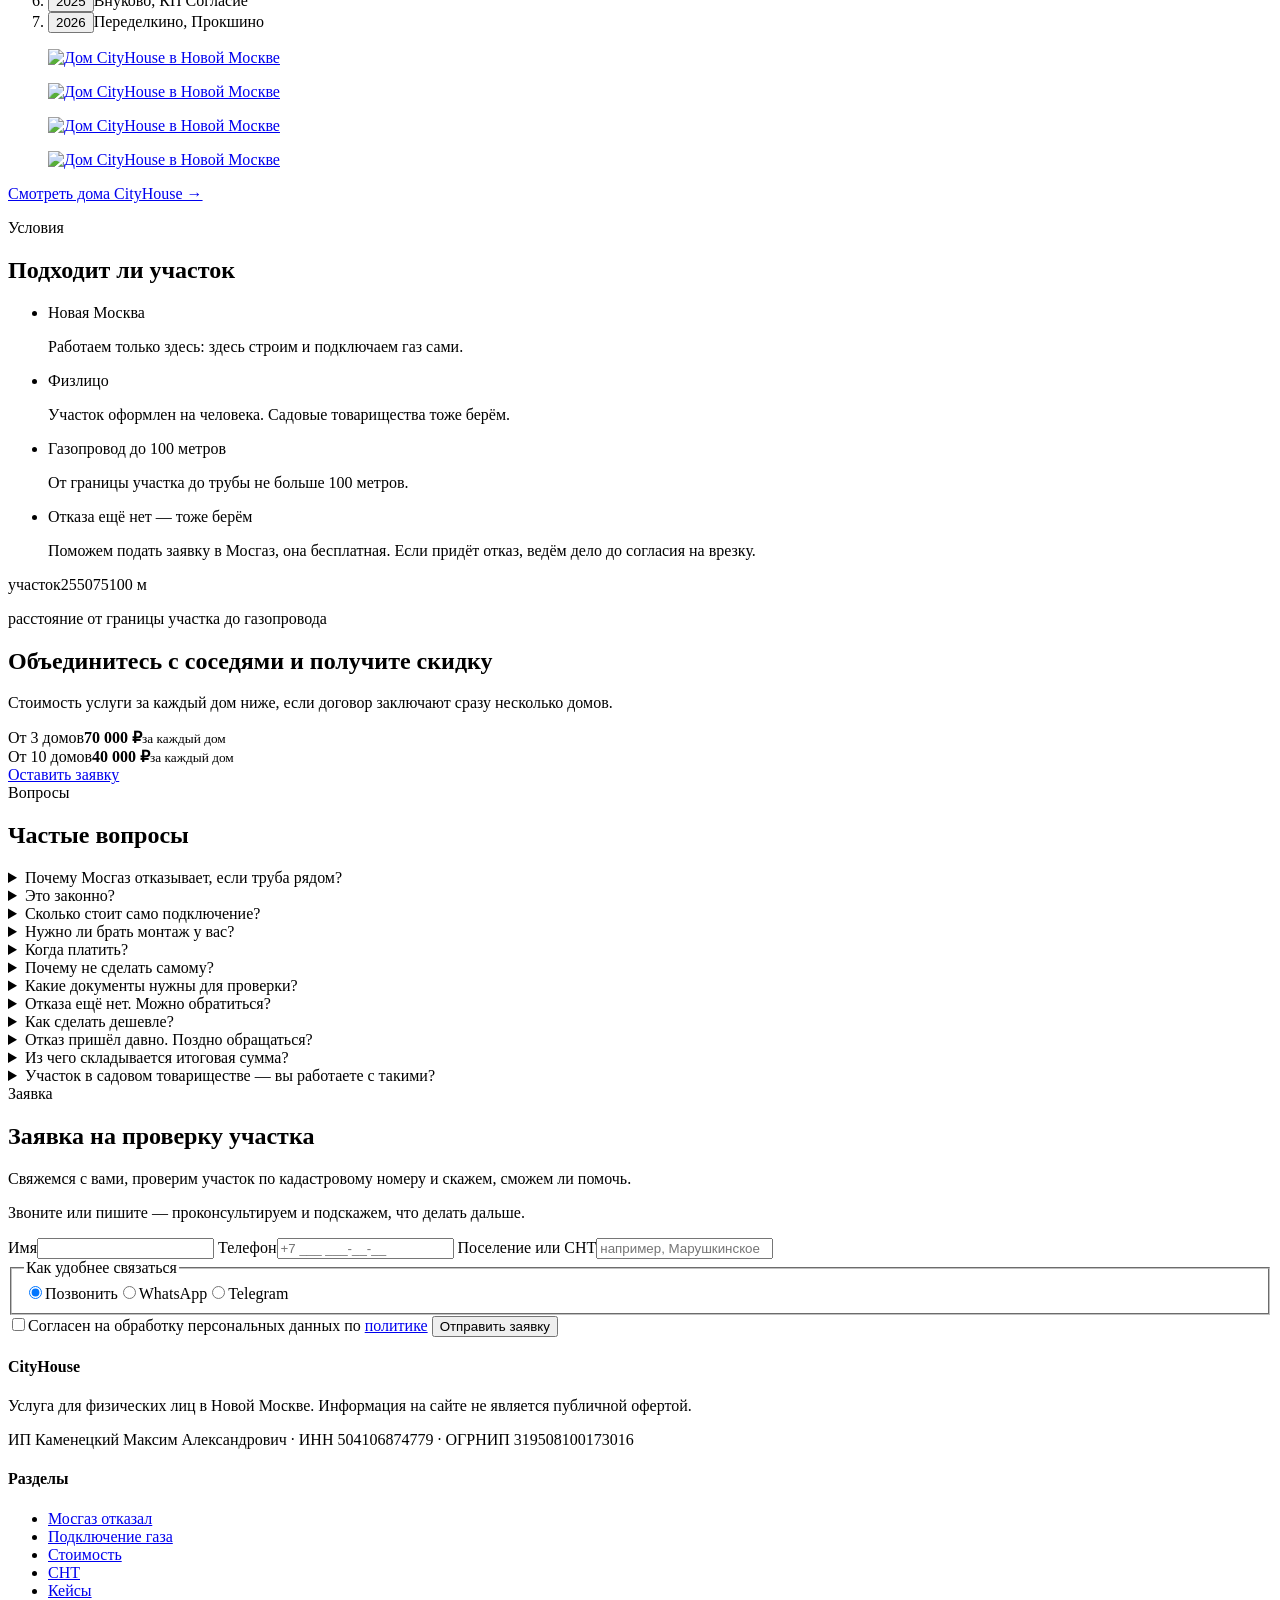
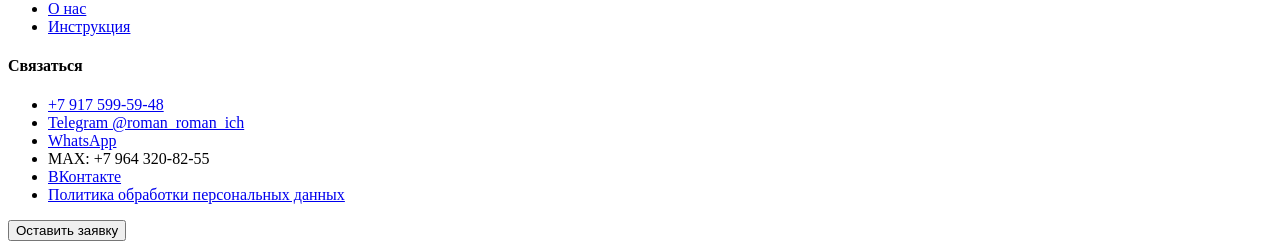
==== commit a66b37d5: "Групповые цены: от 3 домов 70 000, от 10 домов 40 000" ====
--- a/index.html
+++ b/index.html
@@ -110,7 +110,7 @@
      "name": "Как сделать дешевле?",
      "acceptedAnswer": {
       "@type": "Answer",
-      "text": "Объединиться с соседями. Договор на 3 дома — 60 000 ₽ за каждый дом, от 5 домов — 50 000 ₽ за дом вместо 90 000 ₽. Работу ведём одним пакетом."
+      "text": "Объединиться с соседями. От 3 домов — 70 000 ₽ за каждый дом, от 10 домов — 40 000 ₽ за дом вместо 90 000 ₽. Работу ведём одним пакетом."
      }
     },
     {
@@ -173,7 +173,7 @@
   </div>
 </div>
 
-<header class="hero" id="top"><div class="wrap"><div class="hero-grid"><div class="hero-body"><span class="eyebrow">Новая Москва · после отказа Мосгаза</span><h1>Мосгаз отказал в подключении газа? Поможем получить договор</h1><p class="hero-sub">Получаем согласие на врезку — договор на техприсоединение к газопроводу. Официально: через точечное юридическое воздействие от вашего лица и переговоры с Мосгазом.</p><p class="hero-price"><b>90 000 ₽</b></p><ul class="chips"><li>Результат за 3-4 месяца</li><li>Официально, по договору</li><li>Новая Москва, физлица</li></ul><div class="hero-cta"><a class="btn btn-pipe" href="#check">Проверить участок</a><a class="btn btn-ghost" href="#form" data-open-lead>Оставить заявку</a></div><p class="hero-alt"><a href="/instrukciya/" data-goal="instrukciya_link">Ещё не подавали заявку? Бесплатная инструкция →</a></p></div><figure class="hero-img"><img src="/gaz-landing/img/hero.jpg" alt="Перекрытый газовый кран на жёлтой трубе" width="1000" height="1000"></figure></div></div><div class="pipe-line" aria-hidden="true"><span class="pipe-mark">ГАЗОПРОВОД</span><div class="pipe-main"></div><div class="pipe-tap"></div><span class="pipe-label">врезка<br><b>до 100 м</b> до участка</span></div></header>
+<header class="hero" id="top"><div class="wrap"><div class="hero-grid"><div class="hero-body"><span class="eyebrow">Новая Москва · после отказа Мосгаза</span><h1>Мосгаз отказал в подключении газа? Поможем получить договор</h1><p class="hero-sub">Получаем согласие на врезку — договор на техприсоединение к газопроводу. Официально: через точечное юридическое воздействие от вашего лица и переговоры с Мосгазом.</p><p class="hero-price"><b>90 000 ₽</b></p><ul class="chips"><li>Результат за 3-4 месяца</li><li>Официально, по договору</li><li>Новая Москва, физлица</li></ul><div class="hero-cta"><a class="btn btn-pipe" href="#check">Проверить участок</a><a class="btn btn-ghost" href="#form" data-open-lead>Оставить заявку</a></div><p class="hero-alt"><a href="/gaz-landing/instrukciya/" data-goal="instrukciya_link">Ещё не подавали заявку? Бесплатная инструкция →</a></p></div><figure class="hero-img"><img src="/gaz-landing/img/hero.jpg" alt="Перекрытый газовый кран на жёлтой трубе" width="1000" height="1000"></figure></div></div><div class="pipe-line" aria-hidden="true"><span class="pipe-mark">ГАЗОПРОВОД</span><div class="pipe-main"></div><div class="pipe-tap"></div><span class="pipe-label">врезка<br><b>до 100 м</b> до участка</span></div></header>
 
 <!-- refusal -->
 <section id="refusal"><div class="wrap"><div class="refusal-grid"><div class="letter" role="img" aria-label="Фрагмент письма с отказом"><div class="letter-head"><span>Ответ на заявку о подключении</span><span>Исх. № ___</span></div><p><mark>По результатам рассмотрения вашей заявки сообщаем, что отсутствует техническая и финансовая возможность подключения объекта к сети газораспределения.</mark></p><span class="stamp">ОТКАЗ</span></div><div class="refusal-text"><h2>Узнаёте эту формулировку?</h2><p>У соседей газ есть, труба проходит рядом с участком, мощности в сети хватает. А письмо приходит одно и то же.</p><p>Такие ответы Мосгаз рассылает уже больше года. Мы этот путь прошли много раз и знаем, как добиться договора на подключение официально.</p><p>Бывает и по-другому: газопровода рядом правда нет или мощностей в сети мало. Тогда мы скажем об этом сразу и подскажем, что делать дальше.</p></div></div></div></section>
@@ -206,10 +206,10 @@
 <section id="limits" class="tint"><div class="wrap"><div class="sec-head"><span class="eyebrow">Условия</span><h2>Подходит ли участок</h2></div><ul class="limits"><li class="limit"><span class="limit-k">Новая Москва</span><p>Работаем только здесь: здесь строим и подключаем газ сами.</p></li><li class="limit"><span class="limit-k">Физлицо</span><p>Участок оформлен на человека. Садовые товарищества тоже берём.</p></li><li class="limit"><span class="limit-k">Газопровод до 100 метров</span><p>От границы участка до трубы не больше 100 метров.</p></li><li class="limit"><span class="limit-k">Отказа ещё нет — тоже берём</span><p>Поможем подать заявку в Мосгаз, она бесплатная. Если придёт отказ, ведём дело до согласия на врезку.</p></li></ul><div class="scale" aria-hidden="true"><div class="scale-bar"></div><div class="scale-ticks"><span>участок</span><span>25</span><span>50</span><span>75</span><span>100 м</span></div><p class="scale-cap">расстояние от границы участка до газопровода</p></div></div></section>
 
 <!-- neighbors -->
-<section class="nb-sec" id="neighbors"><div class="wrap"><div class="nb"><div class="nb-head"><div class="houses" aria-hidden="true"><i></i><i></i><i></i><i></i><i></i></div><h2>Объединитесь с соседями и получите скидку</h2><p class="lead">Стоимость услуги за каждый дом ниже, если договор заключают сразу несколько домов.</p></div><div class="tiers"><div class="tier"><span>Договор на 3 дома</span><b>60 000 ₽</b><small>за каждый дом</small></div><div class="tier"><span>От 5 домов</span><b>50 000 ₽</b><small>за каждый дом</small></div></div><a class="btn btn-pipe" href="#form" data-open-lead>Оставить заявку</a></div></div></section>
+<section class="nb-sec" id="neighbors"><div class="wrap"><div class="nb"><div class="nb-head"><div class="houses" aria-hidden="true"><i></i><i></i><i></i><i></i><i></i></div><h2>Объединитесь с соседями и получите скидку</h2><p class="lead">Стоимость услуги за каждый дом ниже, если договор заключают сразу несколько домов.</p></div><div class="tiers"><div class="tier"><span>От 3 домов</span><b>70 000 ₽</b><small>за каждый дом</small></div><div class="tier"><span>От 10 домов</span><b>40 000 ₽</b><small>за каждый дом</small></div></div><a class="btn btn-pipe" href="#form" data-open-lead>Оставить заявку</a></div></div></section>
 
 <!-- faq -->
-<section id="faq"><div class="wrap"><div class="sec-head"><span class="eyebrow">Вопросы</span><h2>Частые вопросы</h2></div><div class="faq"><details class="faq-item"><summary>Почему Мосгаз отказывает, если труба рядом?</summary><p>Тариф на подключение частного дома не покрывает расходы Мосгаза на работы, поэтому на подключении физлиц они экономят — отказ приходит даже там, где газопровод рядом. Мы добиваемся согласия на врезку законным путём.</p></details><details class="faq-item"><summary>Это законно?</summary><p>Да, всё официально. Отказ без расчёта оспариваем юридически от вашего лица и ведём переговоры с Мосгазом — и заявку рассматривают по существу.</p></details><details class="faq-item"><summary>Сколько стоит само подключение?</summary><p>Врезку делает Мосгаз по официальному договору или сторонний подрядчик — на ваш выбор. В Новой Москве в среднем 250 000 ₽, точную сумму считают на месте: зависит от длины трубы до дома и того, что подключаете в доме. Платите им напрямую, наша услуга в эту сумму не входит. В Подмосковье суммы начинаются от 500-600 тыс ₽.</p></details><details class="faq-item"><summary>Нужно ли брать монтаж у вас?</summary><p>Нет. Можно взять только согласие за 90 000 ₽ и выбрать подрядчика самим. Можно под ключ за 250 000 ₽: согласие уже внутри, плюс подберём подрядчика, проверим договор с ним и проведём технадзор. Врезку в обоих случаях оплачиваете подрядчику — в среднем дополнительно 250 000 ₽.</p></details><details class="faq-item"><summary>Когда платить?</summary><p>При подписании договора, до начала работы. Если согласие на врезку получить не удастся, возвращаем всю оплату — это записано в договоре.</p></details><details class="faq-item"><summary>Почему не сделать самому?</summary><p>Можно: оспорить отказ вправе любой. Но без опыта документы легко составить так, что они не сработают, и время уйдёт на второй круг. Мы этот путь прошли и на своих домах, и с клиентами, тексты и порядок у нас отработаны.</p></details><details class="faq-item"><summary>Какие документы нужны для проверки?</summary><p>Отказ Мосгаза и кадастровый номер участка.</p></details><details class="faq-item"><summary>Отказа ещё нет. Можно обратиться?</summary><p>Да. Поможем подать заявку в Мосгаз, она бесплатная — вот <a href="/gaz-landing/instrukciya/">инструкция по подаче без ошибок</a>. Если придёт отказ, ведём дело до согласия на врезку.</p></details><details class="faq-item"><summary>Как сделать дешевле?</summary><p>Объединиться с соседями. Договор на 3 дома — 60 000 ₽ за каждый дом, от 5 домов — 50 000 ₽ за дом вместо 90 000 ₽. Работу ведём одним пакетом.</p></details><details class="faq-item"><summary>Отказ пришёл давно. Поздно обращаться?</summary><p>Присылайте письмо, посмотрим. С тех пор могли измениться и ваш участок, и сеть рядом с ним, поэтому разбираем каждый случай заново по кадастровому номеру.</p></details><details class="faq-item"><summary>Из чего складывается итоговая сумма?</summary><p>Из двух частей. Наша услуга: 90 000 ₽ за согласие на врезку или 250 000 ₽ под ключ. И сама врезка: её делает Мосгаз или подрядчик, в среднем 250 000 ₽, точную сумму он считает по вашему участку.</p></details><details class="faq-item"><summary>Участок в садовом товариществе — вы работаете с такими?</summary><p>Да, СНТ берём. Соседям в товариществе выгоднее идти одной заявкой — цена за дом ниже.</p></details></div></div></section>
+<section id="faq"><div class="wrap"><div class="sec-head"><span class="eyebrow">Вопросы</span><h2>Частые вопросы</h2></div><div class="faq"><details class="faq-item"><summary>Почему Мосгаз отказывает, если труба рядом?</summary><p>Тариф на подключение частного дома не покрывает расходы Мосгаза на работы, поэтому на подключении физлиц они экономят — отказ приходит даже там, где газопровод рядом. Мы добиваемся согласия на врезку законным путём.</p></details><details class="faq-item"><summary>Это законно?</summary><p>Да, всё официально. Отказ без расчёта оспариваем юридически от вашего лица и ведём переговоры с Мосгазом — и заявку рассматривают по существу.</p></details><details class="faq-item"><summary>Сколько стоит само подключение?</summary><p>Врезку делает Мосгаз по официальному договору или сторонний подрядчик — на ваш выбор. В Новой Москве в среднем 250 000 ₽, точную сумму считают на месте: зависит от длины трубы до дома и того, что подключаете в доме. Платите им напрямую, наша услуга в эту сумму не входит. В Подмосковье суммы начинаются от 500-600 тыс ₽.</p></details><details class="faq-item"><summary>Нужно ли брать монтаж у вас?</summary><p>Нет. Можно взять только согласие за 90 000 ₽ и выбрать подрядчика самим. Можно под ключ за 250 000 ₽: согласие уже внутри, плюс подберём подрядчика, проверим договор с ним и проведём технадзор. Врезку в обоих случаях оплачиваете подрядчику — в среднем дополнительно 250 000 ₽.</p></details><details class="faq-item"><summary>Когда платить?</summary><p>При подписании договора, до начала работы. Если согласие на врезку получить не удастся, возвращаем всю оплату — это записано в договоре.</p></details><details class="faq-item"><summary>Почему не сделать самому?</summary><p>Можно: оспорить отказ вправе любой. Но без опыта документы легко составить так, что они не сработают, и время уйдёт на второй круг. Мы этот путь прошли и на своих домах, и с клиентами, тексты и порядок у нас отработаны.</p></details><details class="faq-item"><summary>Какие документы нужны для проверки?</summary><p>Отказ Мосгаза и кадастровый номер участка.</p></details><details class="faq-item"><summary>Отказа ещё нет. Можно обратиться?</summary><p>Да. Поможем подать заявку в Мосгаз, она бесплатная — вот <a href="/gaz-landing/instrukciya/">инструкция по подаче без ошибок</a>. Если придёт отказ, ведём дело до согласия на врезку.</p></details><details class="faq-item"><summary>Как сделать дешевле?</summary><p>Объединиться с соседями. От 3 домов — 70 000 ₽ за каждый дом, от 10 домов — 40 000 ₽ за дом вместо 90 000 ₽. Работу ведём одним пакетом.</p></details><details class="faq-item"><summary>Отказ пришёл давно. Поздно обращаться?</summary><p>Присылайте письмо, посмотрим. С тех пор могли измениться и ваш участок, и сеть рядом с ним, поэтому разбираем каждый случай заново по кадастровому номеру.</p></details><details class="faq-item"><summary>Из чего складывается итоговая сумма?</summary><p>Из двух частей. Наша услуга: 90 000 ₽ за согласие на врезку или 250 000 ₽ под ключ. И сама врезка: её делает Мосгаз или подрядчик, в среднем 250 000 ₽, точную сумму он считает по вашему участку.</p></details><details class="faq-item"><summary>Участок в садовом товариществе — вы работаете с такими?</summary><p>Да, СНТ берём. Соседям в товариществе выгоднее идти одной заявкой — цена за дом ниже.</p></details></div></div></section>
 
 <!-- form -->
 <section class="tint" id="form">
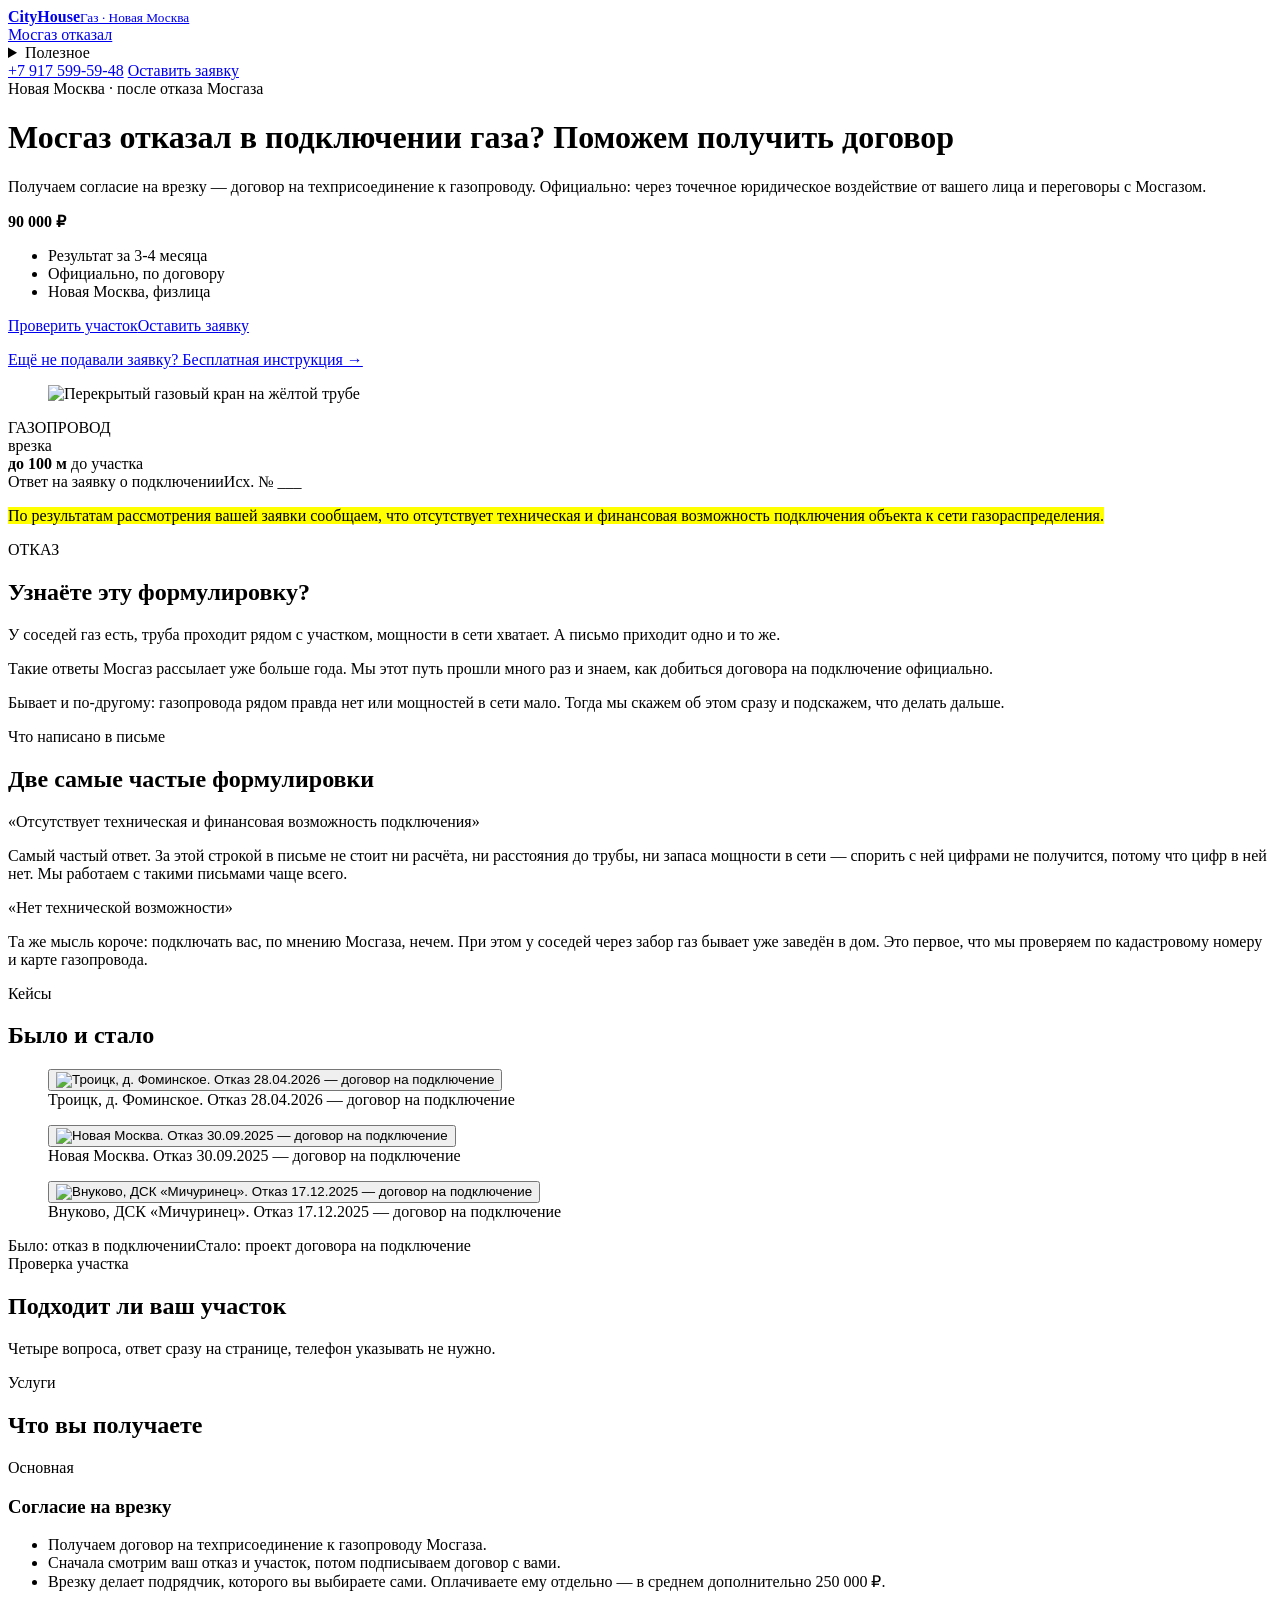
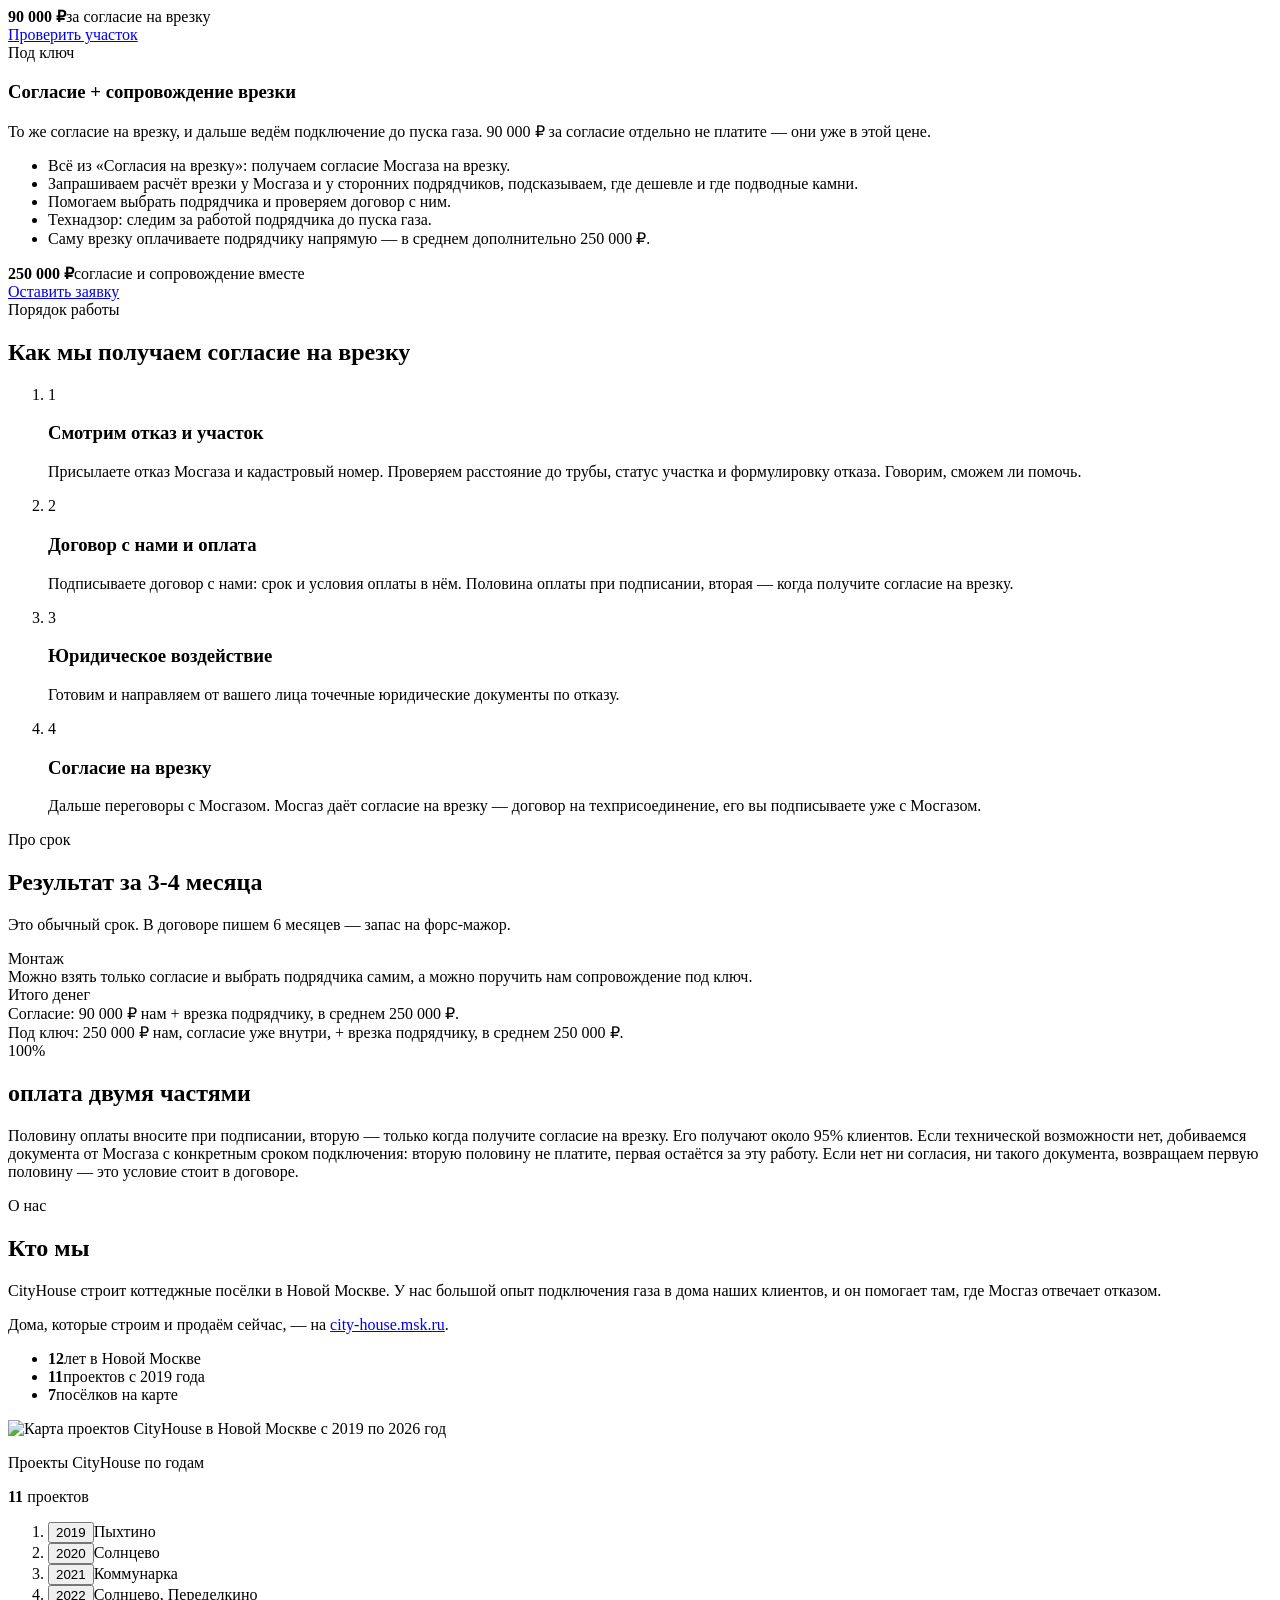
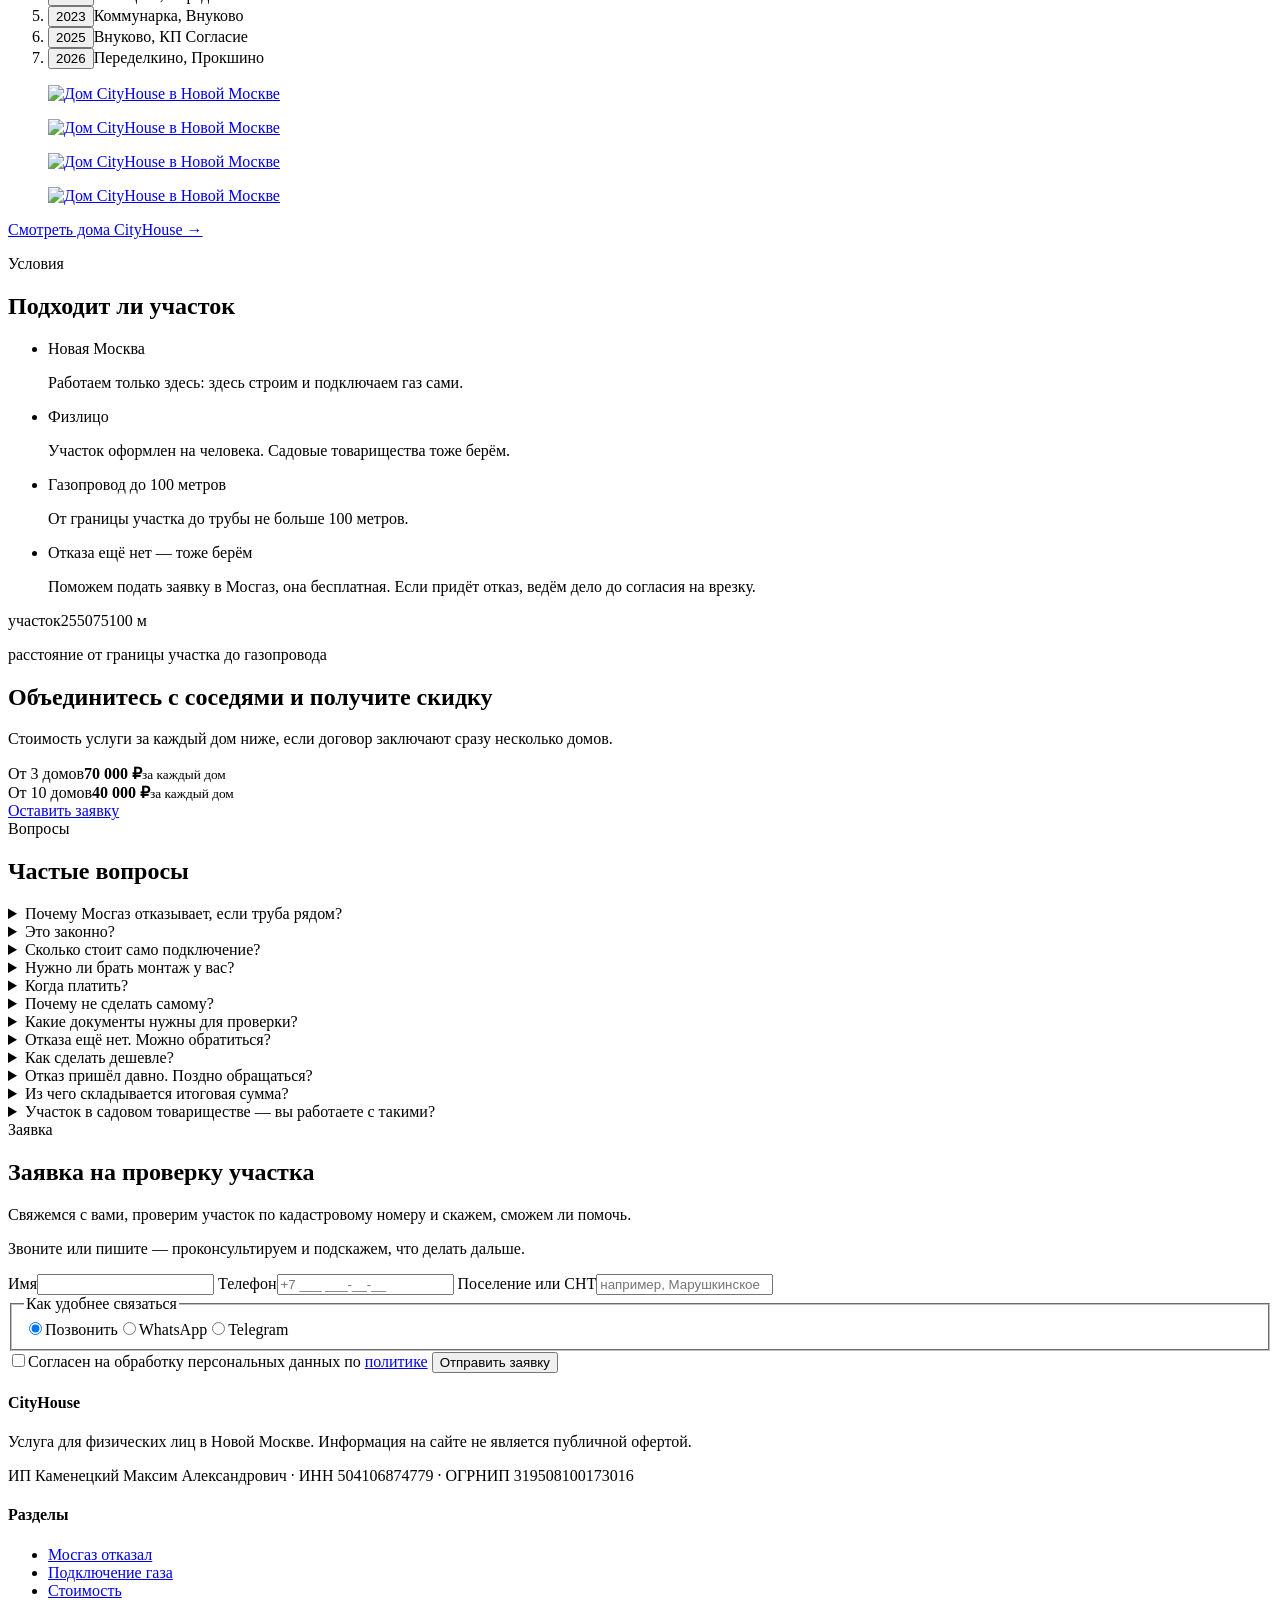
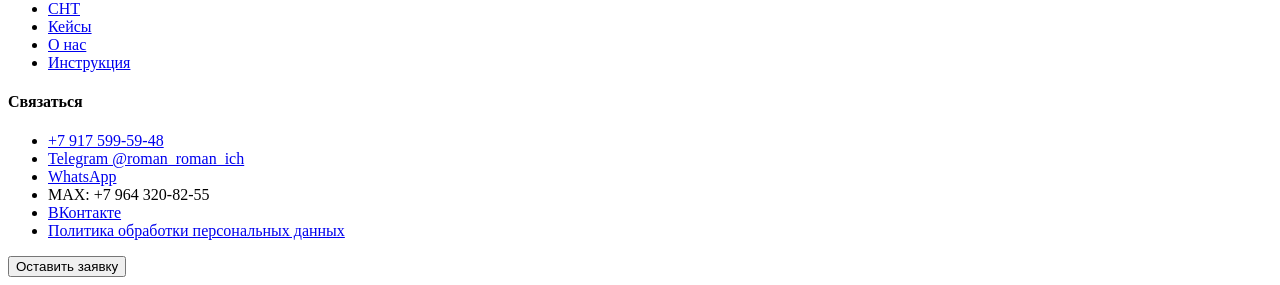
==== commit 9cc2accc: "оплата двумя частями, новые условия возврата" ====
--- a/index.html
+++ b/index.html
@@ -78,7 +78,7 @@
      "name": "Когда платить?",
      "acceptedAnswer": {
       "@type": "Answer",
-      "text": "При подписании договора, до начала работы. Если согласие на врезку получить не удастся, возвращаем всю оплату — это записано в договоре."
+      "text": "Половину при подписании договора, до начала работы, вторую — когда получите согласие на врезку. Если технической возможности нет, добиваемся документа от Мосгаза с конкретным сроком подключения: вторую половину не платите, первая остаётся за эту работу. Если нет ни согласия, ни такого документа, возвращаем первую половину — это условие стоит в договоре."
      }
     },
     {
@@ -191,13 +191,13 @@
 <section id="offer" class="tint"><div class="wrap"><div class="sec-head"><span class="eyebrow">Услуги</span><h2>Что вы получаете</h2></div><div class="cards offer-grid n2"><article class="offer-card offer-main"><span class="tag">Основная</span><h3>Согласие на врезку</h3><ul><li>Получаем договор на техприсоединение к газопроводу Мосгаза.</li><li>Сначала смотрим ваш отказ и участок, потом подписываем договор с вами.</li><li>Врезку делает подрядчик, которого вы выбираете сами. Оплачиваете ему отдельно — в среднем дополнительно 250 000 ₽.</li></ul><div class="price-row"><b>90 000 ₽</b><span>за согласие на врезку</span></div><a class="btn btn-pipe" href="#check">Проверить участок</a></article><article class="offer-card"><span class="tag">Под ключ</span><h3>Согласие + сопровождение врезки</h3><p>То же согласие на врезку, и дальше ведём подключение до пуска газа. 90 000 ₽ за согласие отдельно не платите — они уже в этой цене.</p><ul><li>Всё из «Согласия на врезку»: получаем согласие Мосгаза на врезку.</li><li>Запрашиваем расчёт врезки у Мосгаза и у сторонних подрядчиков, подсказываем, где дешевле и где подводные камни.</li><li>Помогаем выбрать подрядчика и проверяем договор с ним.</li><li>Технадзор: следим за работой подрядчика до пуска газа.</li><li>Саму врезку оплачиваете подрядчику напрямую — в среднем дополнительно 250 000 ₽.</li></ul><div class="price-row"><b>250 000 ₽</b><span>согласие и сопровождение вместе</span></div><a class="btn btn-ghost" href="#form" data-open-lead>Оставить заявку</a></article></div></div></section>
 
 <!-- steps -->
-<section id="steps"><div class="wrap"><div class="sec-head"><span class="eyebrow">Порядок работы</span><h2>Как мы получаем согласие на врезку</h2></div><ol class="steps"><li class="step"><span class="step-n">1</span><div><h3>Смотрим отказ и участок</h3><p>Присылаете отказ Мосгаза и кадастровый номер. Проверяем расстояние до трубы, статус участка и формулировку отказа. Говорим, сможем ли помочь.</p></div></li><li class="step"><span class="step-n">2</span><div><h3>Договор с нами и оплата</h3><p>Подписываете договор с нами: срок и возврат денег в нём. Оплата при подписании, до начала работы.</p></div></li><li class="step"><span class="step-n">3</span><div><h3>Юридическое воздействие</h3><p>Готовим и направляем от вашего лица точечные юридические документы по отказу.</p></div></li><li class="step"><span class="step-n">4</span><div><h3>Согласие на врезку</h3><p>Дальше переговоры с Мосгазом. Мосгаз даёт согласие на врезку — договор на техприсоединение, его вы подписываете уже с Мосгазом.</p></div></li></ol></div></section>
+<section id="steps"><div class="wrap"><div class="sec-head"><span class="eyebrow">Порядок работы</span><h2>Как мы получаем согласие на врезку</h2></div><ol class="steps"><li class="step"><span class="step-n">1</span><div><h3>Смотрим отказ и участок</h3><p>Присылаете отказ Мосгаза и кадастровый номер. Проверяем расстояние до трубы, статус участка и формулировку отказа. Говорим, сможем ли помочь.</p></div></li><li class="step"><span class="step-n">2</span><div><h3>Договор с нами и оплата</h3><p>Подписываете договор с нами: срок и условия оплаты в нём. Половина оплаты при подписании, вторая — когда получите согласие на врезку.</p></div></li><li class="step"><span class="step-n">3</span><div><h3>Юридическое воздействие</h3><p>Готовим и направляем от вашего лица точечные юридические документы по отказу.</p></div></li><li class="step"><span class="step-n">4</span><div><h3>Согласие на врезку</h3><p>Дальше переговоры с Мосгазом. Мосгаз даёт согласие на врезку — договор на техприсоединение, его вы подписываете уже с Мосгазом.</p></div></li></ol></div></section>
 
 <!-- term -->
 <section id="term" class="tint"><div class="wrap"><div class="sec-head"><span class="eyebrow">Про срок</span><h2>Результат за 3-4 месяца</h2><p class="lead">Это обычный срок. В договоре пишем 6 месяцев — запас на форс-мажор.</p></div><div class="cmp"><div class="cmp-row"><div class="cmp-label">Монтаж</div><div class="cmp-us">Можно взять только согласие и выбрать подрядчика самим, а можно поручить нам сопровождение под ключ.</div></div><div class="cmp-row"><div class="cmp-label">Итого денег</div><div class="cmp-us">Согласие: 90 000 ₽ нам + врезка подрядчику, в среднем 250 000 ₽.<br>Под ключ: 250 000 ₽ нам, согласие уже внутри, + врезка подрядчику, в среднем 250 000 ₽.</div></div></div></div></section>
 
 <!-- guarantee -->
-<section class="guarantee" id="guarantee"><div class="g-band"><div class="wrap g-inner"><span class="g-big">100%</span><h2>возврат оплаты</h2><p>Около 95% клиентов получают согласие на врезку. Остальным возвращаем всю оплату — это условие стоит в договоре, который вы подписываете до начала работы.</p></div></div></section>
+<section class="guarantee" id="guarantee"><div class="g-band"><div class="wrap g-inner"><span class="g-big">100%</span><h2>оплата двумя частями</h2><p>Половину оплаты вносите при подписании, вторую — только когда получите согласие на врезку. Его получают около 95% клиентов. Если технической возможности нет, добиваемся документа от Мосгаза с конкретным сроком подключения: вторую половину не платите, первая остаётся за эту работу. Если нет ни согласия, ни такого документа, возвращаем первую половину — это условие стоит в договоре.</p></div></div></section>
 
 <!-- about -->
 <section id="about"><div class="wrap"><div class="sec-head"><span class="eyebrow">О нас</span><h2>Кто мы</h2></div><div class="about-grid"><div class="prose"><p>CityHouse строит коттеджные посёлки в Новой Москве. У нас большой опыт подключения газа в дома наших клиентов, и он помогает там, где Мосгаз отвечает отказом.</p><p>Дома, которые строим и продаём сейчас, — на <a href="https://city-house.msk.ru/">city-house.msk.ru</a>.</p></div><ul class="stats"><li><b class="stat-n" data-n="12">12</b><span>лет в Новой Москве</span></li><li><b class="stat-n" data-n="11">11</b><span>проектов с 2019 года</span></li><li><b class="stat-n" data-n="7">7</b><span>посёлков на карте</span></li></ul></div><div class="map" data-map><div class="map-frame"><div class="map-img"><img src="/gaz-landing/img/karta.jpg" alt="Карта проектов CityHouse в Новой Москве с 2019 по 2026 год" loading="lazy" width="1400" height="1310"><span class="map-pt" style="left:15.6%;top:36.3%" data-year="2019" title="Пыхтино 2019"></span><span class="map-pt" style="left:49.6%;top:22.6%" data-year="2020" title="Солнцево 2020"></span><span class="map-pt" style="left:72.7%;top:72.8%" data-year="2021" title="Коммунарка 2021"></span><span class="map-pt" style="left:50.3%;top:27.0%" data-year="2022" title="Солнцево 2022"></span><span class="map-pt" style="left:22.9%;top:22.6%" data-year="2022" title="Переделкино 2022"></span><span class="map-pt" style="left:74.2%;top:77.3%" data-year="2023" title="Коммунарка 2023"></span><span class="map-pt" style="left:3.6%;top:40.8%" data-year="2023" title="Внуково 2023"></span><span class="map-pt" style="left:3.6%;top:40.8%" data-year="2025" title="Внуково 2025"></span><span class="map-pt" style="left:47.1%;top:86.5%" data-year="2025" title="КП Согласие 2025"></span><span class="map-pt" style="left:22.9%;top:22.6%" data-year="2026" title="Переделкино 2026"></span><span class="map-pt" style="left:47.1%;top:63.1%" data-year="2026" title="Прокшино 2026"></span></div></div><div class="map-side"><p class="eyebrow">Проекты CityHouse по годам</p><p class="map-count"><b data-map-count>11</b> проектов</p><ol class="map-years"><li><button type="button" data-year="2019">2019</button><span>Пыхтино</span></li><li><button type="button" data-year="2020">2020</button><span>Солнцево</span></li><li><button type="button" data-year="2021">2021</button><span>Коммунарка</span></li><li><button type="button" data-year="2022">2022</button><span>Солнцево, Переделкино</span></li><li><button type="button" data-year="2023">2023</button><span>Коммунарка, Внуково</span></li><li><button type="button" data-year="2025">2025</button><span>Внуково, КП Согласие</span></li><li><button type="button" data-year="2026">2026</button><span>Переделкино, Прокшино</span></li></ol></div></div><a class="about-photos" href="https://city-house.msk.ru/" target="_blank" rel="noopener"><figure><img src="/gaz-landing/img/dom1.jpg" alt="Дом CityHouse в Новой Москве" loading="lazy"></figure><figure><img src="/gaz-landing/img/dom2.jpg" alt="Дом CityHouse в Новой Москве" loading="lazy"></figure><figure><img src="/gaz-landing/img/dom3.jpg" alt="Дом CityHouse в Новой Москве" loading="lazy"></figure><figure><img src="/gaz-landing/img/dom4.jpg" alt="Дом CityHouse в Новой Москве" loading="lazy"></figure></a><p class="about-site"><a class="btn btn-ghost" href="https://city-house.msk.ru/" target="_blank" rel="noopener">Смотреть дома CityHouse →</a></p></div></section>
@@ -209,7 +209,7 @@
 <section class="nb-sec" id="neighbors"><div class="wrap"><div class="nb"><div class="nb-head"><div class="houses" aria-hidden="true"><i></i><i></i><i></i><i></i><i></i></div><h2>Объединитесь с соседями и получите скидку</h2><p class="lead">Стоимость услуги за каждый дом ниже, если договор заключают сразу несколько домов.</p></div><div class="tiers"><div class="tier"><span>От 3 домов</span><b>70 000 ₽</b><small>за каждый дом</small></div><div class="tier"><span>От 10 домов</span><b>40 000 ₽</b><small>за каждый дом</small></div></div><a class="btn btn-pipe" href="#form" data-open-lead>Оставить заявку</a></div></div></section>
 
 <!-- faq -->
-<section id="faq"><div class="wrap"><div class="sec-head"><span class="eyebrow">Вопросы</span><h2>Частые вопросы</h2></div><div class="faq"><details class="faq-item"><summary>Почему Мосгаз отказывает, если труба рядом?</summary><p>Тариф на подключение частного дома не покрывает расходы Мосгаза на работы, поэтому на подключении физлиц они экономят — отказ приходит даже там, где газопровод рядом. Мы добиваемся согласия на врезку законным путём.</p></details><details class="faq-item"><summary>Это законно?</summary><p>Да, всё официально. Отказ без расчёта оспариваем юридически от вашего лица и ведём переговоры с Мосгазом — и заявку рассматривают по существу.</p></details><details class="faq-item"><summary>Сколько стоит само подключение?</summary><p>Врезку делает Мосгаз по официальному договору или сторонний подрядчик — на ваш выбор. В Новой Москве в среднем 250 000 ₽, точную сумму считают на месте: зависит от длины трубы до дома и того, что подключаете в доме. Платите им напрямую, наша услуга в эту сумму не входит. В Подмосковье суммы начинаются от 500-600 тыс ₽.</p></details><details class="faq-item"><summary>Нужно ли брать монтаж у вас?</summary><p>Нет. Можно взять только согласие за 90 000 ₽ и выбрать подрядчика самим. Можно под ключ за 250 000 ₽: согласие уже внутри, плюс подберём подрядчика, проверим договор с ним и проведём технадзор. Врезку в обоих случаях оплачиваете подрядчику — в среднем дополнительно 250 000 ₽.</p></details><details class="faq-item"><summary>Когда платить?</summary><p>При подписании договора, до начала работы. Если согласие на врезку получить не удастся, возвращаем всю оплату — это записано в договоре.</p></details><details class="faq-item"><summary>Почему не сделать самому?</summary><p>Можно: оспорить отказ вправе любой. Но без опыта документы легко составить так, что они не сработают, и время уйдёт на второй круг. Мы этот путь прошли и на своих домах, и с клиентами, тексты и порядок у нас отработаны.</p></details><details class="faq-item"><summary>Какие документы нужны для проверки?</summary><p>Отказ Мосгаза и кадастровый номер участка.</p></details><details class="faq-item"><summary>Отказа ещё нет. Можно обратиться?</summary><p>Да. Поможем подать заявку в Мосгаз, она бесплатная — вот <a href="/gaz-landing/instrukciya/">инструкция по подаче без ошибок</a>. Если придёт отказ, ведём дело до согласия на врезку.</p></details><details class="faq-item"><summary>Как сделать дешевле?</summary><p>Объединиться с соседями. От 3 домов — 70 000 ₽ за каждый дом, от 10 домов — 40 000 ₽ за дом вместо 90 000 ₽. Работу ведём одним пакетом.</p></details><details class="faq-item"><summary>Отказ пришёл давно. Поздно обращаться?</summary><p>Присылайте письмо, посмотрим. С тех пор могли измениться и ваш участок, и сеть рядом с ним, поэтому разбираем каждый случай заново по кадастровому номеру.</p></details><details class="faq-item"><summary>Из чего складывается итоговая сумма?</summary><p>Из двух частей. Наша услуга: 90 000 ₽ за согласие на врезку или 250 000 ₽ под ключ. И сама врезка: её делает Мосгаз или подрядчик, в среднем 250 000 ₽, точную сумму он считает по вашему участку.</p></details><details class="faq-item"><summary>Участок в садовом товариществе — вы работаете с такими?</summary><p>Да, СНТ берём. Соседям в товариществе выгоднее идти одной заявкой — цена за дом ниже.</p></details></div></div></section>
+<section id="faq"><div class="wrap"><div class="sec-head"><span class="eyebrow">Вопросы</span><h2>Частые вопросы</h2></div><div class="faq"><details class="faq-item"><summary>Почему Мосгаз отказывает, если труба рядом?</summary><p>Тариф на подключение частного дома не покрывает расходы Мосгаза на работы, поэтому на подключении физлиц они экономят — отказ приходит даже там, где газопровод рядом. Мы добиваемся согласия на врезку законным путём.</p></details><details class="faq-item"><summary>Это законно?</summary><p>Да, всё официально. Отказ без расчёта оспариваем юридически от вашего лица и ведём переговоры с Мосгазом — и заявку рассматривают по существу.</p></details><details class="faq-item"><summary>Сколько стоит само подключение?</summary><p>Врезку делает Мосгаз по официальному договору или сторонний подрядчик — на ваш выбор. В Новой Москве в среднем 250 000 ₽, точную сумму считают на месте: зависит от длины трубы до дома и того, что подключаете в доме. Платите им напрямую, наша услуга в эту сумму не входит. В Подмосковье суммы начинаются от 500-600 тыс ₽.</p></details><details class="faq-item"><summary>Нужно ли брать монтаж у вас?</summary><p>Нет. Можно взять только согласие за 90 000 ₽ и выбрать подрядчика самим. Можно под ключ за 250 000 ₽: согласие уже внутри, плюс подберём подрядчика, проверим договор с ним и проведём технадзор. Врезку в обоих случаях оплачиваете подрядчику — в среднем дополнительно 250 000 ₽.</p></details><details class="faq-item"><summary>Когда платить?</summary><p>Половину при подписании договора, до начала работы, вторую — когда получите согласие на врезку. Если технической возможности нет, добиваемся документа от Мосгаза с конкретным сроком подключения: вторую половину не платите, первая остаётся за эту работу. Если нет ни согласия, ни такого документа, возвращаем первую половину — это условие стоит в договоре.</p></details><details class="faq-item"><summary>Почему не сделать самому?</summary><p>Можно: оспорить отказ вправе любой. Но без опыта документы легко составить так, что они не сработают, и время уйдёт на второй круг. Мы этот путь прошли и на своих домах, и с клиентами, тексты и порядок у нас отработаны.</p></details><details class="faq-item"><summary>Какие документы нужны для проверки?</summary><p>Отказ Мосгаза и кадастровый номер участка.</p></details><details class="faq-item"><summary>Отказа ещё нет. Можно обратиться?</summary><p>Да. Поможем подать заявку в Мосгаз, она бесплатная — вот <a href="/gaz-landing/instrukciya/">инструкция по подаче без ошибок</a>. Если придёт отказ, ведём дело до согласия на врезку.</p></details><details class="faq-item"><summary>Как сделать дешевле?</summary><p>Объединиться с соседями. От 3 домов — 70 000 ₽ за каждый дом, от 10 домов — 40 000 ₽ за дом вместо 90 000 ₽. Работу ведём одним пакетом.</p></details><details class="faq-item"><summary>Отказ пришёл давно. Поздно обращаться?</summary><p>Присылайте письмо, посмотрим. С тех пор могли измениться и ваш участок, и сеть рядом с ним, поэтому разбираем каждый случай заново по кадастровому номеру.</p></details><details class="faq-item"><summary>Из чего складывается итоговая сумма?</summary><p>Из двух частей. Наша услуга: 90 000 ₽ за согласие на врезку или 250 000 ₽ под ключ. И сама врезка: её делает Мосгаз или подрядчик, в среднем 250 000 ₽, точную сумму он считает по вашему участку.</p></details><details class="faq-item"><summary>Участок в садовом товариществе — вы работаете с такими?</summary><p>Да, СНТ берём. Соседям в товариществе выгоднее идти одной заявкой — цена за дом ниже.</p></details></div></div></section>
 
 <!-- form -->
 <section class="tint" id="form">
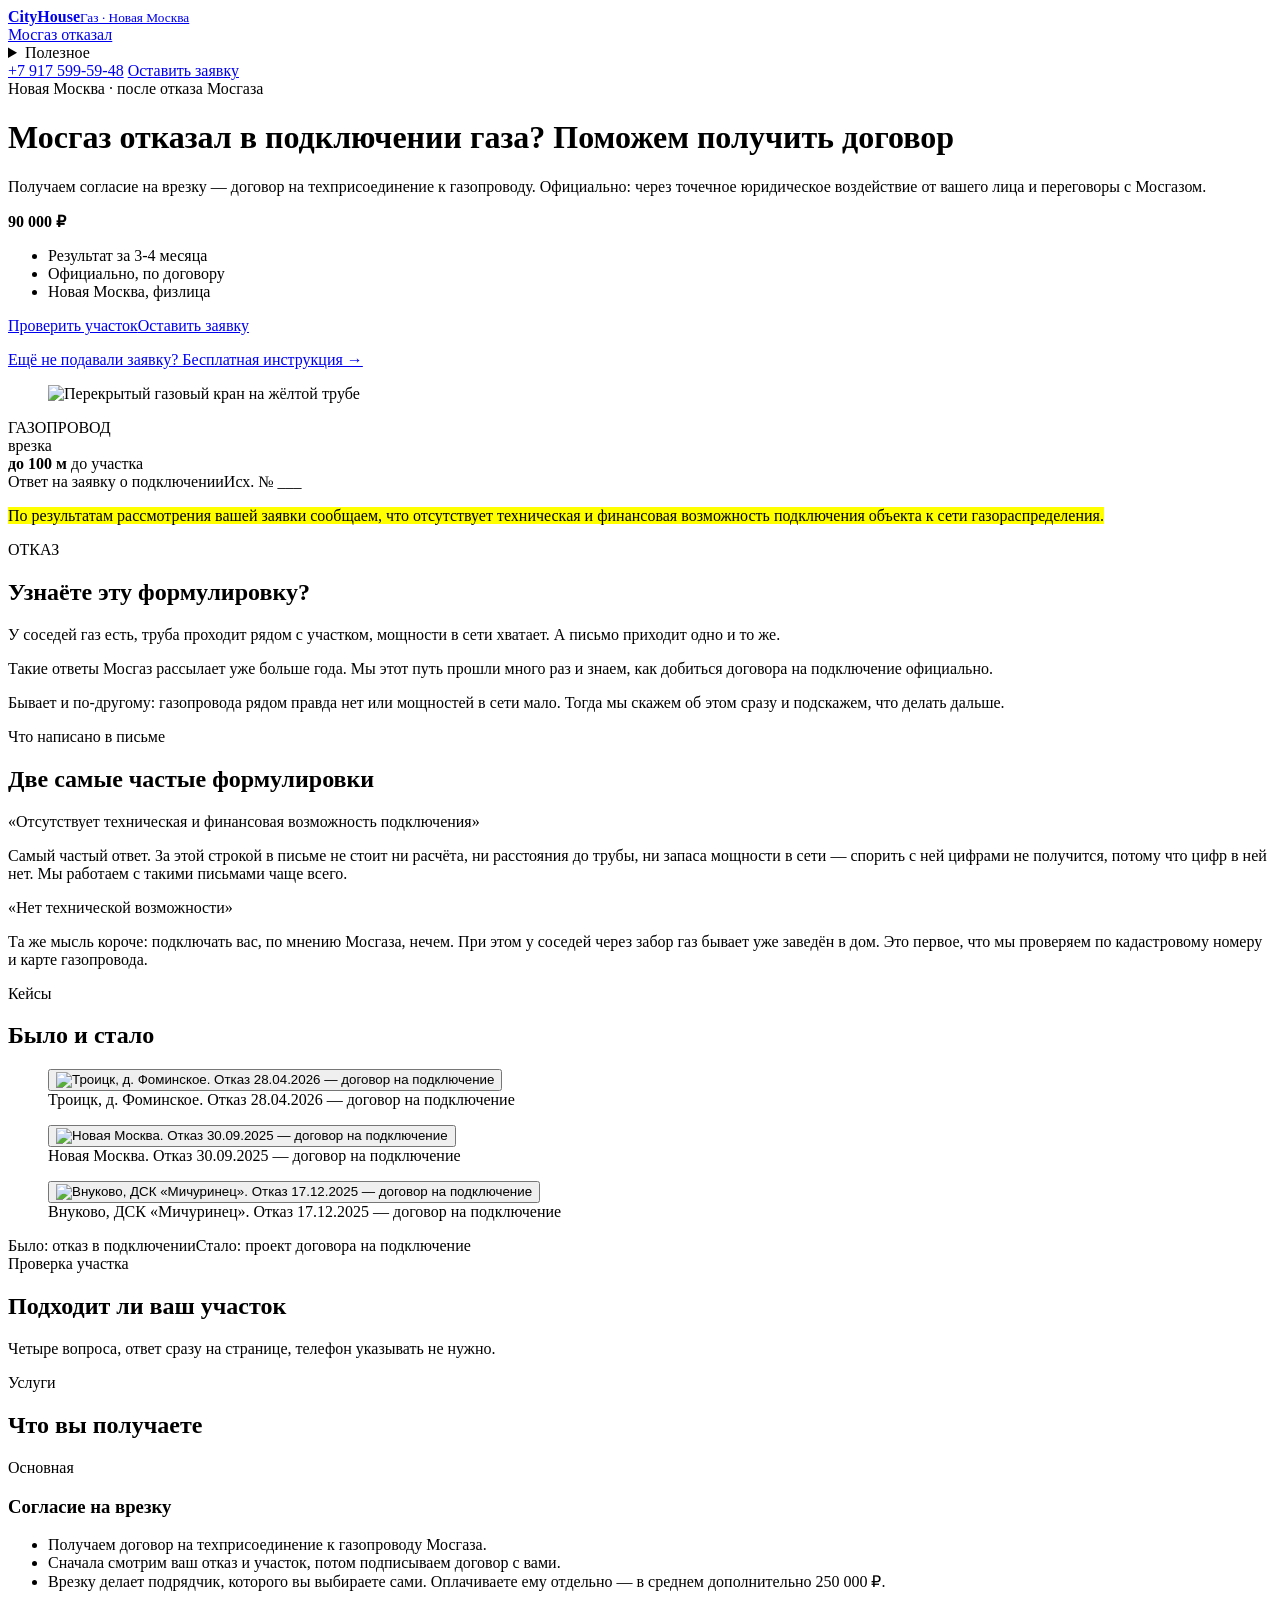
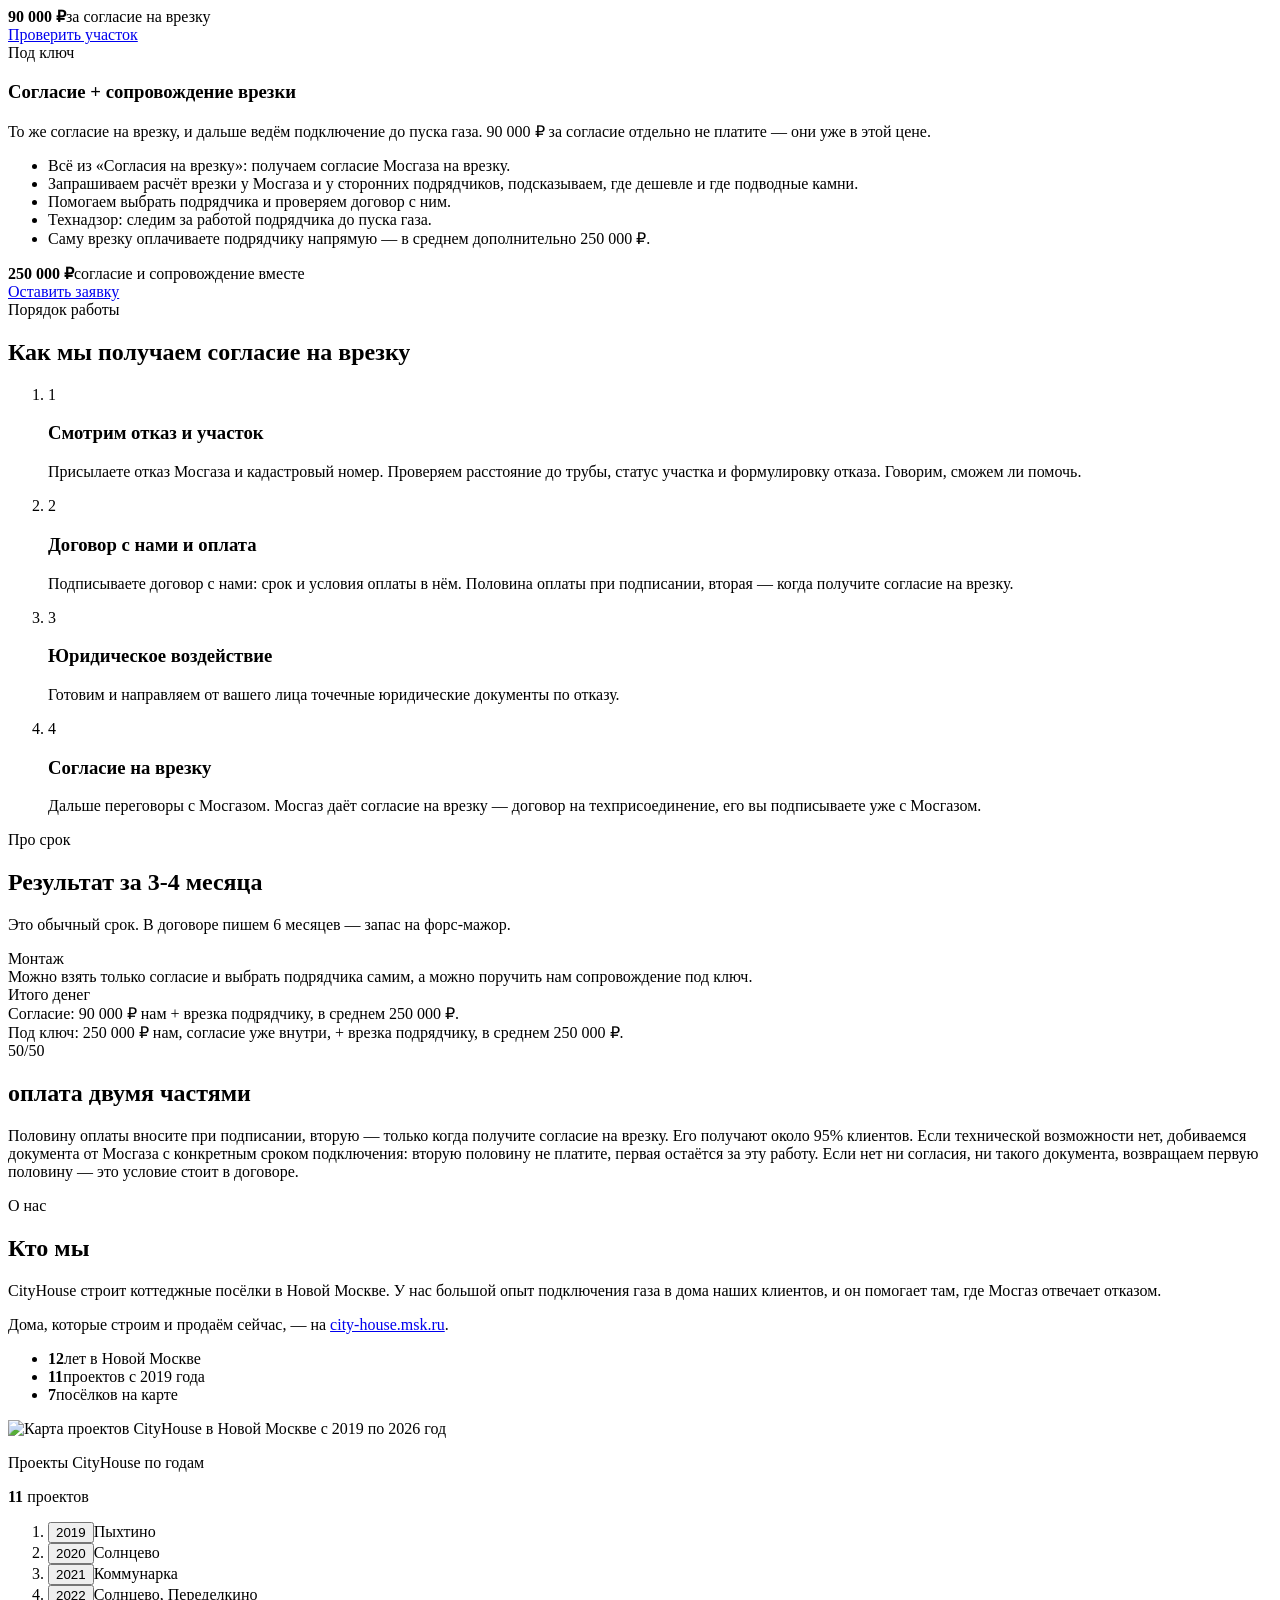
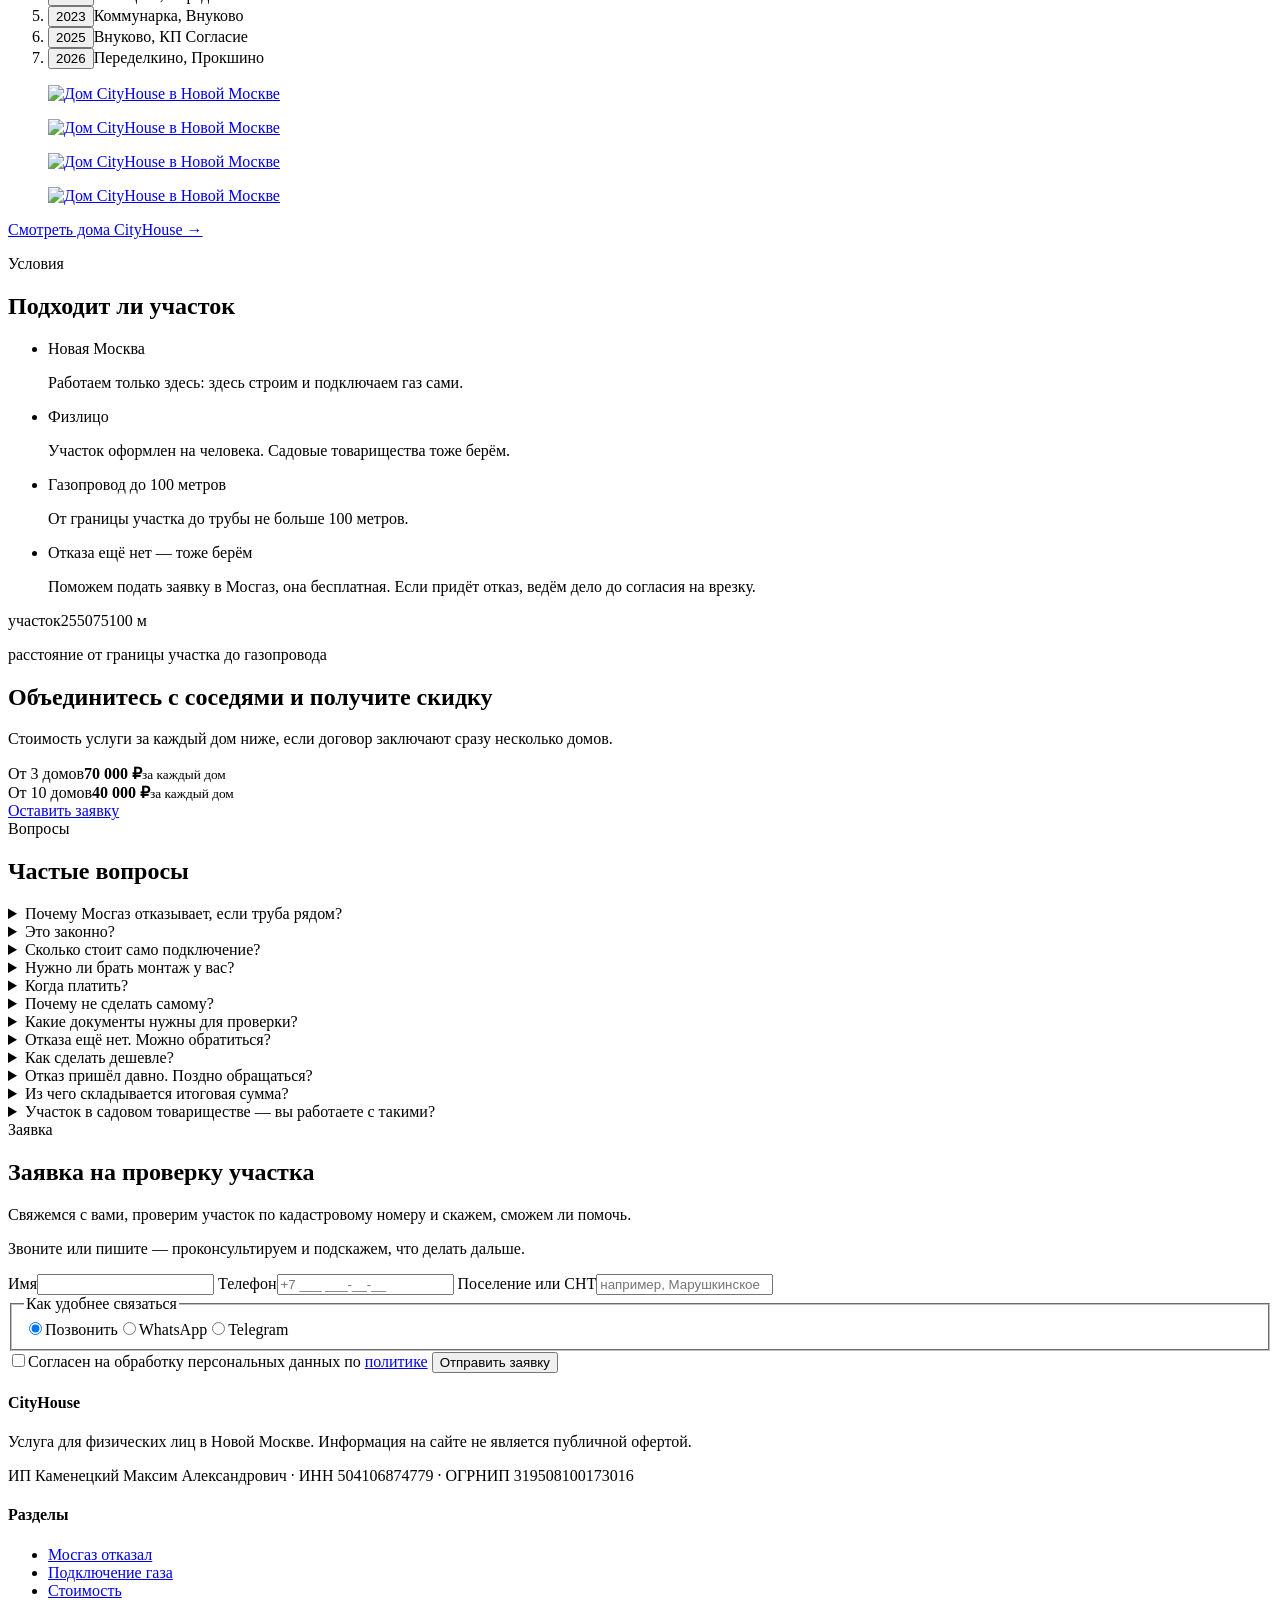
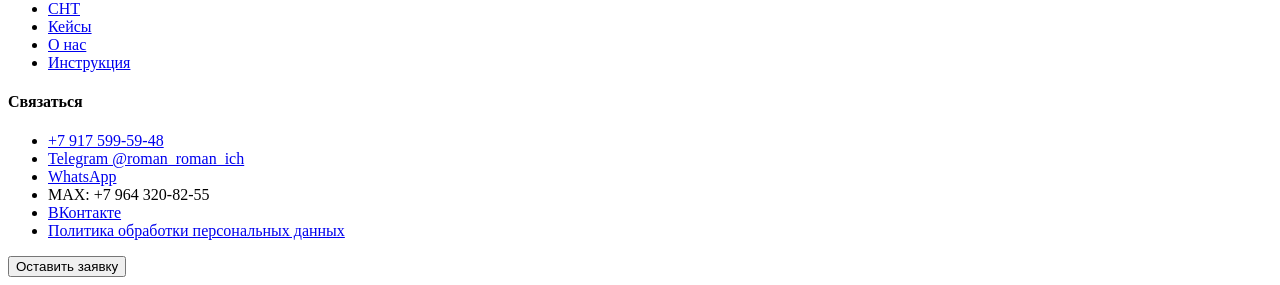
==== commit 6eead294: "плашка 50/50 в блоке оплаты" ====
--- a/index.html
+++ b/index.html
@@ -197,7 +197,7 @@
 <section id="term" class="tint"><div class="wrap"><div class="sec-head"><span class="eyebrow">Про срок</span><h2>Результат за 3-4 месяца</h2><p class="lead">Это обычный срок. В договоре пишем 6 месяцев — запас на форс-мажор.</p></div><div class="cmp"><div class="cmp-row"><div class="cmp-label">Монтаж</div><div class="cmp-us">Можно взять только согласие и выбрать подрядчика самим, а можно поручить нам сопровождение под ключ.</div></div><div class="cmp-row"><div class="cmp-label">Итого денег</div><div class="cmp-us">Согласие: 90 000 ₽ нам + врезка подрядчику, в среднем 250 000 ₽.<br>Под ключ: 250 000 ₽ нам, согласие уже внутри, + врезка подрядчику, в среднем 250 000 ₽.</div></div></div></div></section>
 
 <!-- guarantee -->
-<section class="guarantee" id="guarantee"><div class="g-band"><div class="wrap g-inner"><span class="g-big">100%</span><h2>оплата двумя частями</h2><p>Половину оплаты вносите при подписании, вторую — только когда получите согласие на врезку. Его получают около 95% клиентов. Если технической возможности нет, добиваемся документа от Мосгаза с конкретным сроком подключения: вторую половину не платите, первая остаётся за эту работу. Если нет ни согласия, ни такого документа, возвращаем первую половину — это условие стоит в договоре.</p></div></div></section>
+<section class="guarantee" id="guarantee"><div class="g-band"><div class="wrap g-inner"><span class="g-big">50/50</span><h2>оплата двумя частями</h2><p>Половину оплаты вносите при подписании, вторую — только когда получите согласие на врезку. Его получают около 95% клиентов. Если технической возможности нет, добиваемся документа от Мосгаза с конкретным сроком подключения: вторую половину не платите, первая остаётся за эту работу. Если нет ни согласия, ни такого документа, возвращаем первую половину — это условие стоит в договоре.</p></div></div></section>
 
 <!-- about -->
 <section id="about"><div class="wrap"><div class="sec-head"><span class="eyebrow">О нас</span><h2>Кто мы</h2></div><div class="about-grid"><div class="prose"><p>CityHouse строит коттеджные посёлки в Новой Москве. У нас большой опыт подключения газа в дома наших клиентов, и он помогает там, где Мосгаз отвечает отказом.</p><p>Дома, которые строим и продаём сейчас, — на <a href="https://city-house.msk.ru/">city-house.msk.ru</a>.</p></div><ul class="stats"><li><b class="stat-n" data-n="12">12</b><span>лет в Новой Москве</span></li><li><b class="stat-n" data-n="11">11</b><span>проектов с 2019 года</span></li><li><b class="stat-n" data-n="7">7</b><span>посёлков на карте</span></li></ul></div><div class="map" data-map><div class="map-frame"><div class="map-img"><img src="/gaz-landing/img/karta.jpg" alt="Карта проектов CityHouse в Новой Москве с 2019 по 2026 год" loading="lazy" width="1400" height="1310"><span class="map-pt" style="left:15.6%;top:36.3%" data-year="2019" title="Пыхтино 2019"></span><span class="map-pt" style="left:49.6%;top:22.6%" data-year="2020" title="Солнцево 2020"></span><span class="map-pt" style="left:72.7%;top:72.8%" data-year="2021" title="Коммунарка 2021"></span><span class="map-pt" style="left:50.3%;top:27.0%" data-year="2022" title="Солнцево 2022"></span><span class="map-pt" style="left:22.9%;top:22.6%" data-year="2022" title="Переделкино 2022"></span><span class="map-pt" style="left:74.2%;top:77.3%" data-year="2023" title="Коммунарка 2023"></span><span class="map-pt" style="left:3.6%;top:40.8%" data-year="2023" title="Внуково 2023"></span><span class="map-pt" style="left:3.6%;top:40.8%" data-year="2025" title="Внуково 2025"></span><span class="map-pt" style="left:47.1%;top:86.5%" data-year="2025" title="КП Согласие 2025"></span><span class="map-pt" style="left:22.9%;top:22.6%" data-year="2026" title="Переделкино 2026"></span><span class="map-pt" style="left:47.1%;top:63.1%" data-year="2026" title="Прокшино 2026"></span></div></div><div class="map-side"><p class="eyebrow">Проекты CityHouse по годам</p><p class="map-count"><b data-map-count>11</b> проектов</p><ol class="map-years"><li><button type="button" data-year="2019">2019</button><span>Пыхтино</span></li><li><button type="button" data-year="2020">2020</button><span>Солнцево</span></li><li><button type="button" data-year="2021">2021</button><span>Коммунарка</span></li><li><button type="button" data-year="2022">2022</button><span>Солнцево, Переделкино</span></li><li><button type="button" data-year="2023">2023</button><span>Коммунарка, Внуково</span></li><li><button type="button" data-year="2025">2025</button><span>Внуково, КП Согласие</span></li><li><button type="button" data-year="2026">2026</button><span>Переделкино, Прокшино</span></li></ol></div></div><a class="about-photos" href="https://city-house.msk.ru/" target="_blank" rel="noopener"><figure><img src="/gaz-landing/img/dom1.jpg" alt="Дом CityHouse в Новой Москве" loading="lazy"></figure><figure><img src="/gaz-landing/img/dom2.jpg" alt="Дом CityHouse в Новой Москве" loading="lazy"></figure><figure><img src="/gaz-landing/img/dom3.jpg" alt="Дом CityHouse в Новой Москве" loading="lazy"></figure><figure><img src="/gaz-landing/img/dom4.jpg" alt="Дом CityHouse в Новой Москве" loading="lazy"></figure></a><p class="about-site"><a class="btn btn-ghost" href="https://city-house.msk.ru/" target="_blank" rel="noopener">Смотреть дома CityHouse →</a></p></div></section>
